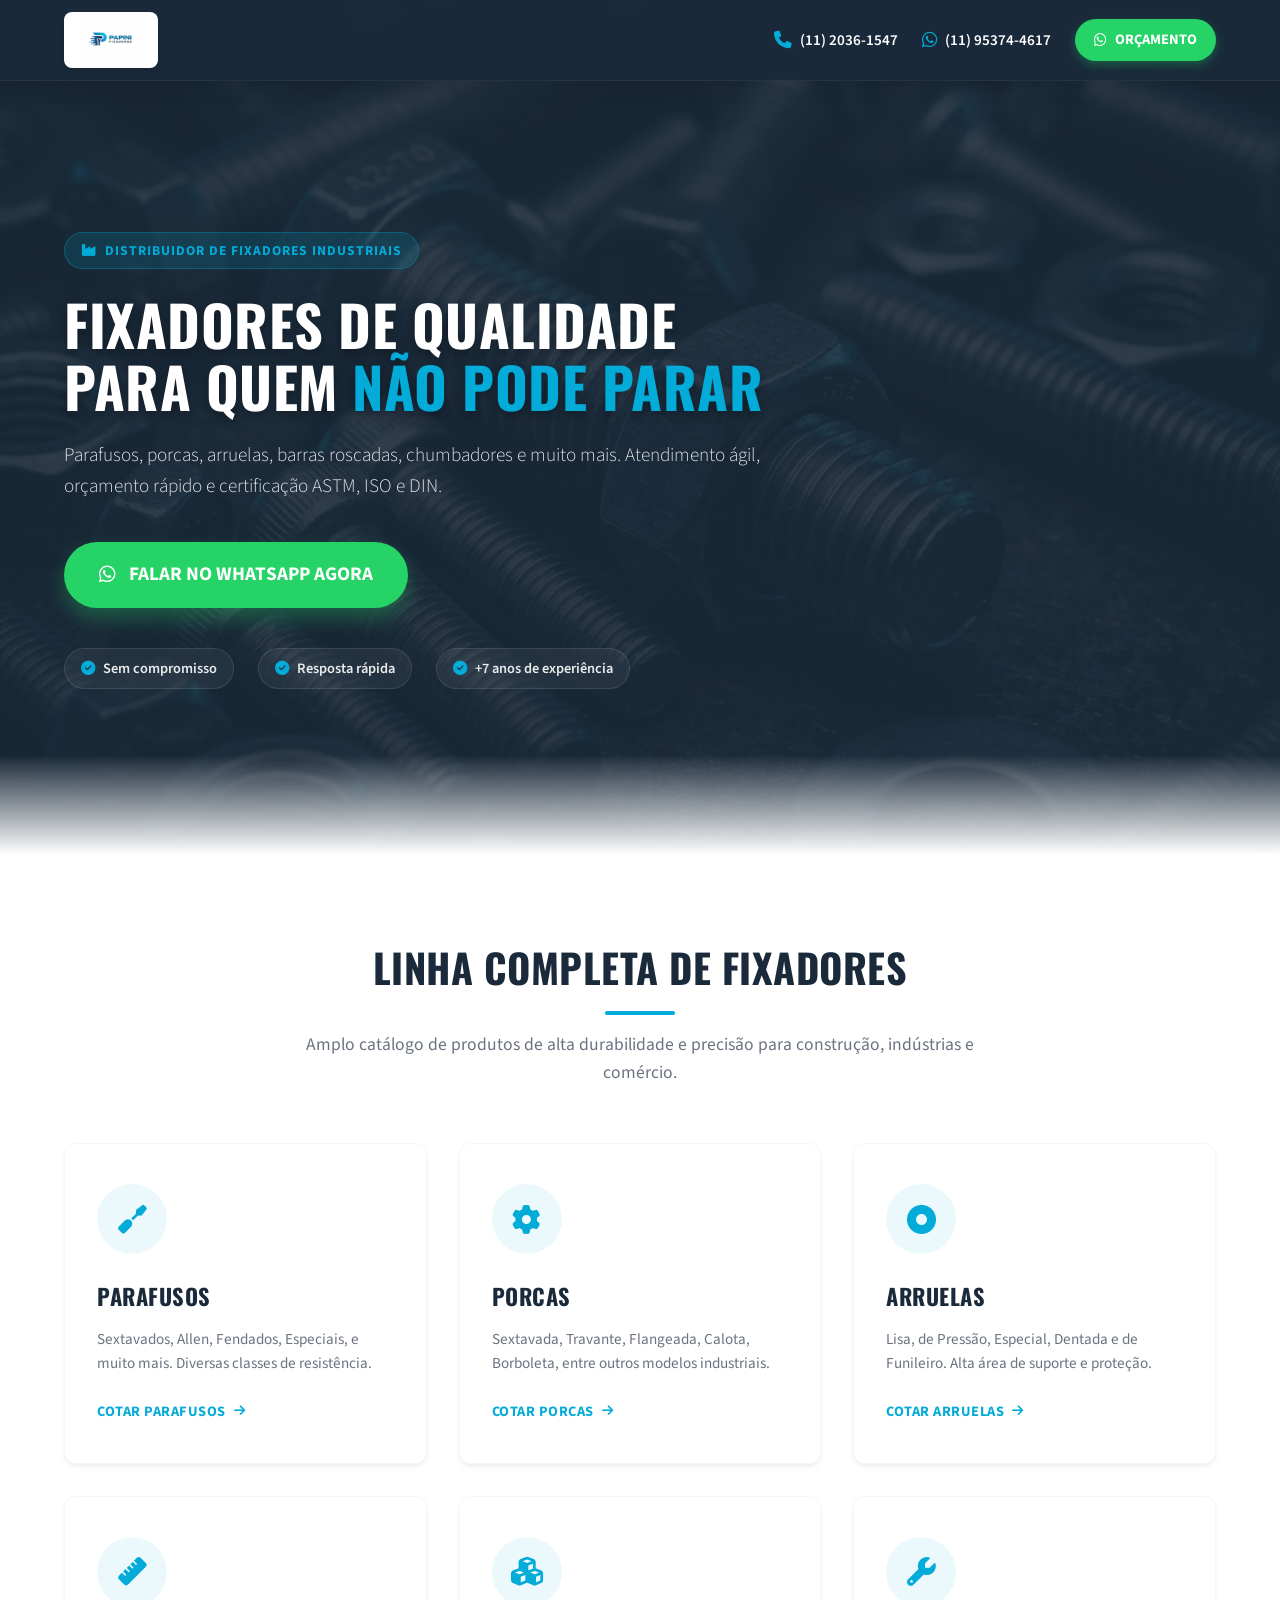
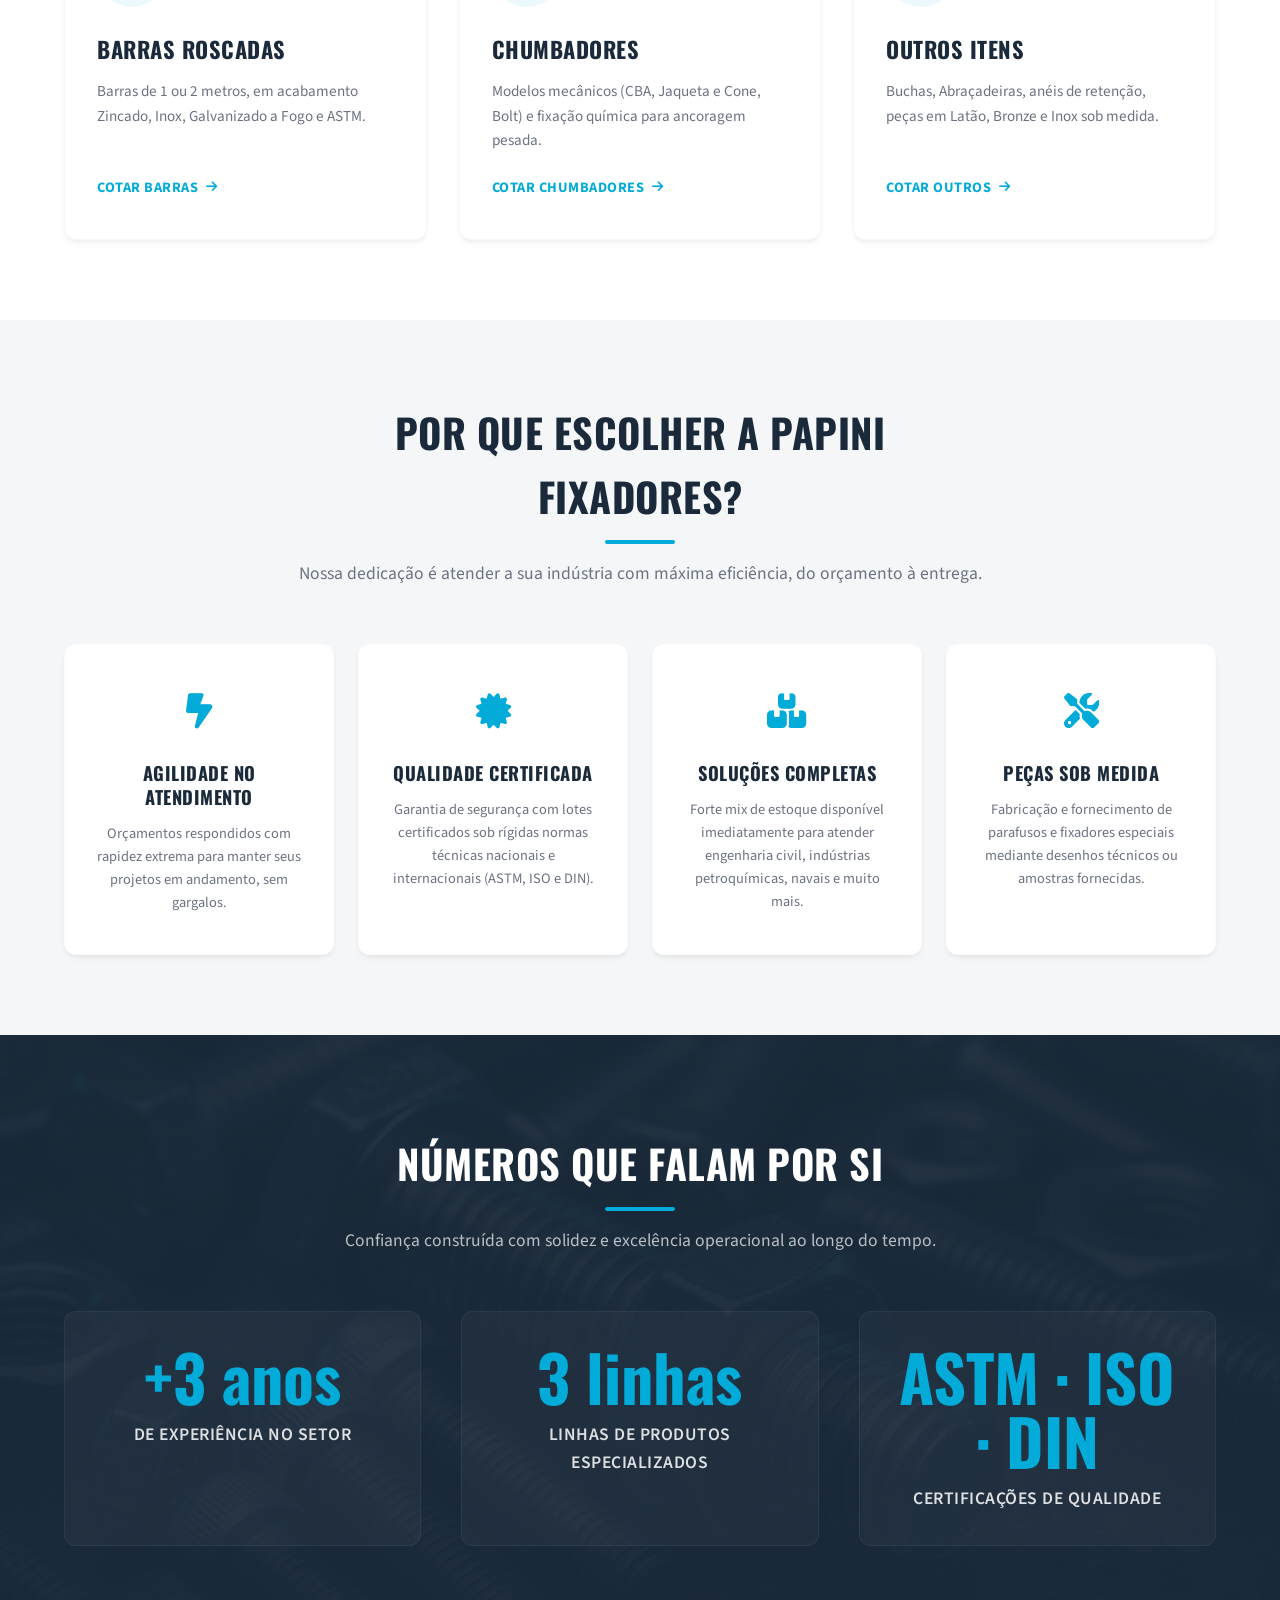
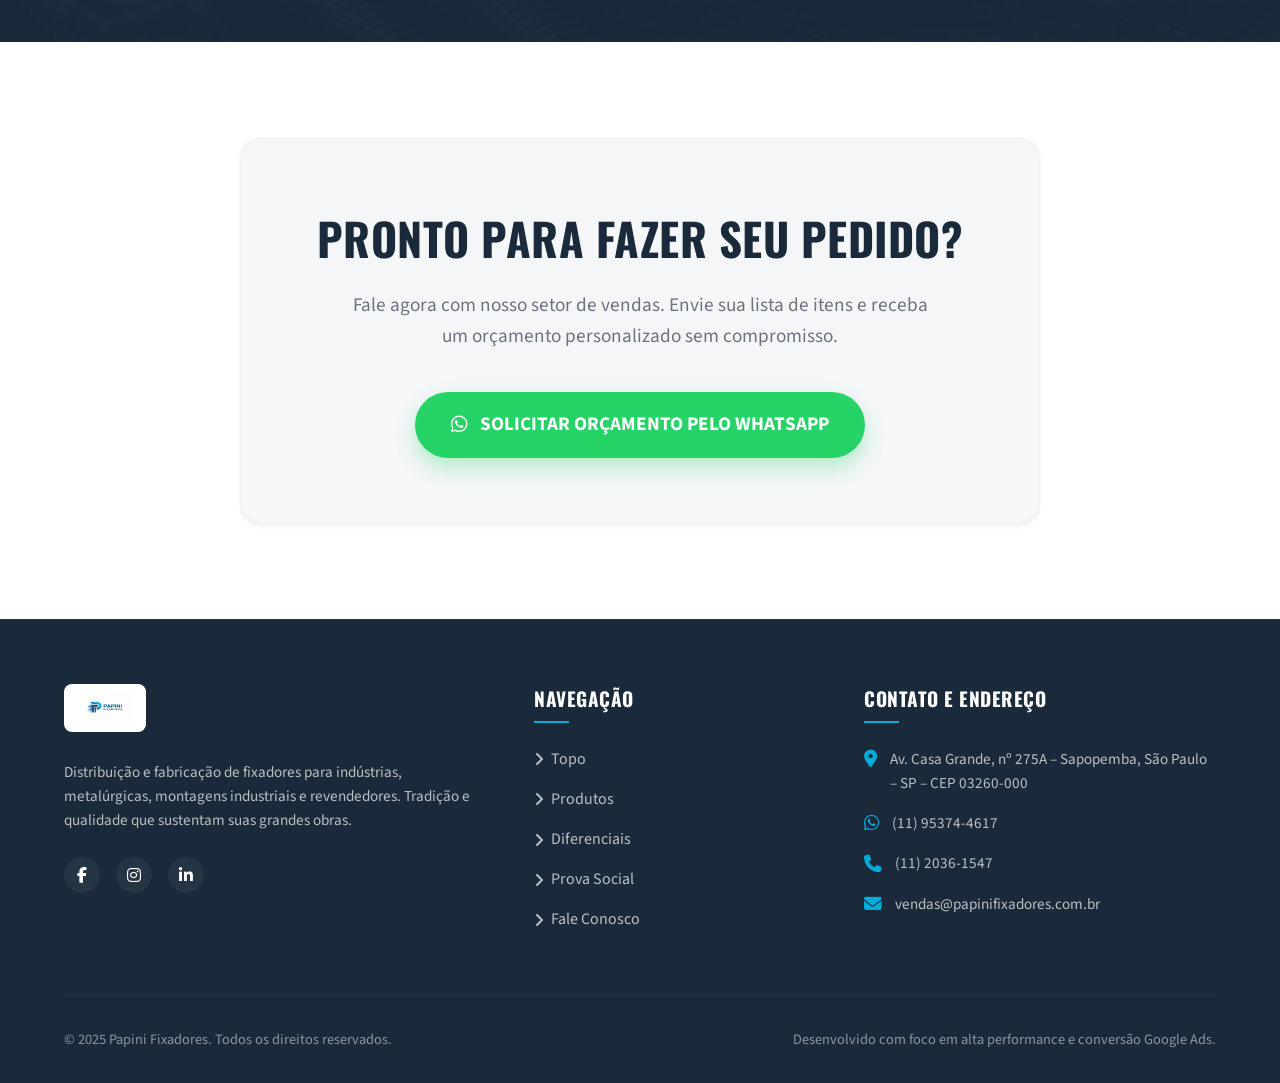
==== index.html @ eb93eb0a "feat: landing page de alta conversão para o google ads e arquivos de mídia" ====
<!DOCTYPE html>
<html lang="pt-BR">
<head>
    <meta charset="UTF-8">
    <meta name="viewport" content="width=device-width, initial-scale=1.0">
    <title>Papini Fixadores | Parafusos, Porcas e Fixadores em São Paulo</title>
    <meta name="description" content="Fornecedor completo de fixadores industriais em São Paulo. Parafusos, porcas, arruelas, barras roscadas e chumbadores com certificação ASTM, ISO e DIN. Orçamento rápido pelo WhatsApp.">
    
    <!-- Open Graph tags for social preview / sharing -->
    <meta property="og:title" content="Papini Fixadores | Parafusos, Porcas e Fixadores em São Paulo">
    <meta property="og:description" content="Fornecedor completo de fixadores industriais em São Paulo. Parafusos, porcas, arruelas, barras roscadas e chumbadores com certificação ASTM, ISO e DIN.">
    <meta property="og:image" content="./public/screws_bg.png">
    <meta property="og:type" content="website">
    
    <!-- Favicon -->
    <link rel="icon" href="./public/logo.jpeg" type="image/jpeg">

    <!-- Google Fonts: Oswald for Headings & Source Sans 3 for Body -->
    <link rel="preconnect" href="https://fonts.googleapis.com">
    <link rel="preconnect" href="https://fonts.gstatic.com" crossorigin>
    <link href="https://fonts.googleapis.com/css2?family=Oswald:wght@400;500;600;700&family=Source+Sans+3:ital,wght@0,300;0,400;0,600;0,700;1,400&display=swap" rel="stylesheet">
    
    <!-- Font Awesome 6 CDN -->
    <link rel="stylesheet" href="https://cdnjs.cloudflare.com/ajax/libs/font-awesome/6.4.0/css/all.min.css" integrity="sha512-iecdLmaskl7CVkqkXNQ/ZH/XLlvWZOJyj7Yy7tcenmpD1ypASozpmT/E0iPtmFIB46ZmdtAc9eNBvH0H/ZpiBw==" crossorigin="anonymous" referrerpolicy="no-referrer" />
    
    <!-- Google Tag Manager (Analytics Ready) -->
    <!-- 
    <script>(function(w,d,s,l,i){w[l]=w[l]||[];w[l].push({'gtm.start':
    new Date().getTime(),event:'gtm.js'});var f=d.getElementsByTagName(s)[0],
    j=d.createElement(s),dl=l!='dataLayer'?'&l='+l:'';j.async=true;j.src=
    'https://www.googletagmanager.com/gtm.js?id='+i+dl;f.parentNode.insertBefore(j,f);
    })(window,document,'script','dataLayer','GTM-XXXXXXX');</script>
    -->
    <!-- End Google Tag Manager -->
    
    <style>
        /* CSS RESET & VARIABLES */
        :root {
            --primary-color: #03ABD8;
            --primary-hover: #028eb4;
            --dark-bg: #1A2A3A;
            --dark-card: #223447;
            --light-bg: #F4F6F8;
            --text-main: #1A2A3A;
            --text-sec: #6B7280;
            --text-white: #FFFFFF;
            --accent-orange: #F59E0B;
            --whatsapp-green: #25D366;
            --whatsapp-hover: #20ba5a;
            --font-title: 'Oswald', sans-serif;
            --font-body: 'Source Sans 3', sans-serif;
            --transition-smooth: all 0.3s cubic-bezier(0.4, 0, 0.2, 1);
            --border-radius: 12px;
            --shadow-subtle: 0 4px 6px -1px rgba(0, 0, 0, 0.05), 0 2px 4px -1px rgba(0, 0, 0, 0.03);
            --shadow-hover: 0 20px 25px -5px rgba(0, 0, 0, 0.1), 0 10px 10px -5px rgba(0, 0, 0, 0.04);
            --container-padding: 0 1.5rem;
        }

        * {
            margin: 0;
            padding: 0;
            box-sizing: border-box;
        }

        html {
            scroll-behavior: smooth;
            font-family: var(--font-body);
            color: var(--text-main);
            background-color: var(--text-white);
        }

        body {
            line-height: 1.6;
            overflow-x: hidden;
        }

        /* TYPOGRAPHY */
        h1, h2, h3, h4, h5, h6 {
            font-family: var(--font-title);
            text-transform: uppercase;
            font-weight: 700;
            letter-spacing: 0.5px;
        }

        /* LAYOUT & CONTAINERS */
        .container {
            width: 100%;
            max-width: 1200px;
            margin: 0 auto;
            padding: var(--container-padding);
        }

        section {
            padding: 5rem 0;
        }

        /* HEADER & NAVIGATION */
        header {
            position: fixed;
            top: 0;
            left: 0;
            width: 100%;
            z-index: 1000;
            background: rgba(26, 42, 58, 0.95);
            backdrop-filter: blur(8px);
            box-shadow: 0 4px 20px rgba(0, 0, 0, 0.1);
            border-bottom: 1px solid rgba(255, 255, 255, 0.05);
            transition: var(--transition-smooth);
        }

        header.scrolled {
            background: rgba(26, 42, 58, 0.98);
            padding: 0.5rem 0;
        }

        .header-container {
            display: flex;
            align-items: center;
            justify-content: space-between;
            height: 80px;
            transition: var(--transition-smooth);
        }

        header.scrolled .header-container {
            height: 70px;
        }

        .logo-box {
            display: flex;
            align-items: center;
            background: var(--text-white);
            padding: 6px 14px;
            border-radius: 8px;
            box-shadow: var(--shadow-subtle);
            transition: var(--transition-smooth);
        }

        .logo-box:hover {
            transform: scale(1.02);
        }

        .logo-box img {
            height: 44px;
            width: auto;
            object-fit: contain;
            display: block;
        }

        header.scrolled .logo-box img {
            height: 38px;
        }

        .quick-contact {
            display: flex;
            align-items: center;
            gap: 1.5rem;
        }

        .contact-item {
            display: flex;
            align-items: center;
            gap: 0.5rem;
            color: var(--text-white);
            text-decoration: none;
            font-size: 0.95rem;
            font-weight: 600;
            transition: var(--transition-smooth);
        }

        .contact-item i {
            color: var(--primary-color);
            font-size: 1.1rem;
        }

        .contact-item:hover {
            color: var(--primary-color);
        }

        .header-cta {
            background-color: var(--whatsapp-green);
            color: var(--text-white);
            padding: 0.6rem 1.2rem;
            border-radius: 50px;
            font-weight: 700;
            display: flex;
            align-items: center;
            gap: 0.5rem;
            text-decoration: none;
            font-size: 0.9rem;
            text-transform: uppercase;
            box-shadow: 0 4px 10px rgba(37, 211, 102, 0.3);
            transition: var(--transition-smooth);
        }

        .header-cta:hover {
            background-color: var(--whatsapp-hover);
            transform: translateY(-2px);
            box-shadow: 0 6px 15px rgba(37, 211, 102, 0.4);
        }

        /* HERO SECTION */
        #hero {
            position: relative;
            min-height: 95vh;
            padding-top: 130px;
            padding-bottom: 4rem;
            background: linear-gradient(rgba(26, 42, 58, 0.88), rgba(26, 42, 58, 0.92)), url('./public/screws_bg.png') no-repeat center center / cover;
            display: flex;
            align-items: center;
            color: var(--text-white);
            overflow: hidden;
        }

        #hero::before {
            content: '';
            position: absolute;
            bottom: 0;
            left: 0;
            width: 100%;
            height: 100px;
            background: linear-gradient(to top, rgba(255, 255, 255, 1), rgba(255, 255, 255, 0));
            pointer-events: none;
        }

        .hero-content {
            max-width: 750px;
            z-index: 10;
        }

        .hero-badge-top {
            display: inline-flex;
            align-items: center;
            gap: 0.5rem;
            background: rgba(3, 171, 216, 0.15);
            border: 1px solid rgba(3, 171, 216, 0.3);
            padding: 0.4rem 1rem;
            border-radius: 50px;
            font-size: 0.85rem;
            font-weight: 700;
            text-transform: uppercase;
            letter-spacing: 1px;
            color: var(--primary-color);
            margin-bottom: 1.5rem;
        }

        .hero-content h1 {
            font-size: 3.5rem;
            line-height: 1.1;
            margin-bottom: 1.5rem;
            text-shadow: 0 4px 10px rgba(0, 0, 0, 0.3);
        }

        .hero-content h1 span {
            color: var(--primary-color);
        }

        .hero-content p {
            font-size: 1.2rem;
            margin-bottom: 2.5rem;
            color: rgba(255, 255, 255, 0.85);
            font-weight: 300;
        }

        /* CTA BUTTONS */
        .cta-btn {
            display: inline-flex;
            align-items: center;
            justify-content: center;
            gap: 0.8rem;
            background-color: var(--whatsapp-green);
            color: var(--text-white);
            padding: 1.1rem 2.2rem;
            border-radius: 50px;
            font-size: 1.2rem;
            font-weight: 700;
            text-transform: uppercase;
            text-decoration: none;
            box-shadow: 0 10px 20px rgba(37, 211, 102, 0.3);
            transition: var(--transition-smooth);
            position: relative;
            overflow: hidden;
            border: none;
            cursor: pointer;
        }

        .cta-btn::after {
            content: '';
            position: absolute;
            top: 0;
            left: -50%;
            width: 200%;
            height: 100%;
            background: linear-gradient(
                to right,
                rgba(255, 255, 255, 0) 0%,
                rgba(255, 255, 255, 0.3) 50%,
                rgba(255, 255, 255, 0) 100%
            );
            transform: skewX(-25deg);
            transition: 0.75s;
            opacity: 0;
        }

        .cta-btn:hover {
            background-color: var(--whatsapp-hover);
            transform: translateY(-3px);
            box-shadow: 0 15px 30px rgba(37, 211, 102, 0.45);
        }

        .cta-btn:hover::after {
            left: 125%;
            opacity: 1;
            transition: 0.75s ease;
        }

        .pulse-btn {
            animation: pulseEffect 2s infinite;
        }

        @keyframes pulseEffect {
            0% {
                box-shadow: 0 0 0 0 rgba(37, 211, 102, 0.7);
            }
            70% {
                box-shadow: 0 0 0 15px rgba(37, 211, 102, 0);
            }
            100% {
                box-shadow: 0 0 0 0 rgba(37, 211, 102, 0);
            }
        }

        .hero-badges-bottom {
            margin-top: 2.5rem;
            display: flex;
            flex-wrap: wrap;
            gap: 1.5rem;
        }

        .hero-badge-item {
            display: flex;
            align-items: center;
            gap: 0.5rem;
            font-size: 0.9rem;
            font-weight: 600;
            color: rgba(255, 255, 255, 0.9);
            background: rgba(255, 255, 255, 0.05);
            padding: 0.5rem 1rem;
            border-radius: 50px;
            border: 1px solid rgba(255, 255, 255, 0.1);
        }

        .hero-badge-item i {
            color: var(--primary-color);
        }

        /* SECTION HEADERS */
        .section-header {
            text-align: center;
            max-width: 700px;
            margin: 0 auto 3.5rem;
        }

        .section-header h2 {
            font-size: 2.5rem;
            color: var(--dark-bg);
            position: relative;
            padding-bottom: 1rem;
            margin-bottom: 1rem;
        }

        .section-header h2::after {
            content: '';
            position: absolute;
            bottom: 0;
            left: 50%;
            transform: translateX(-50%);
            width: 70px;
            height: 4px;
            background-color: var(--primary-color);
            border-radius: 2px;
        }

        .section-header p {
            color: var(--text-sec);
            font-size: 1.1rem;
        }

        /* PRODUCTS SECTION */
        #produtos {
            background-color: var(--text-white);
        }

        .produtos-grid {
            display: grid;
            grid-template-columns: repeat(3, 1fr);
            gap: 2rem;
        }

        .produto-card {
            background-color: var(--text-white);
            border-radius: var(--border-radius);
            padding: 2.5rem 2rem;
            box-shadow: var(--shadow-subtle);
            border: 1px solid rgba(0, 0, 0, 0.03);
            transition: var(--transition-smooth);
            display: flex;
            flex-direction: column;
            justify-content: space-between;
            position: relative;
            overflow: hidden;
        }

        .produto-card::before {
            content: '';
            position: absolute;
            top: 0;
            left: 0;
            width: 100%;
            height: 4px;
            background-color: var(--primary-color);
            transform: scaleX(0);
            transform-origin: left;
            transition: var(--transition-smooth);
        }

        .produto-card:hover {
            transform: translateY(-5px);
            box-shadow: var(--shadow-hover);
        }

        .produto-card:hover::before {
            transform: scaleX(1);
        }

        .produto-icon-wrapper {
            width: 70px;
            height: 70px;
            border-radius: 50%;
            background-color: rgba(3, 171, 216, 0.08);
            display: flex;
            align-items: center;
            justify-content: center;
            margin-bottom: 1.5rem;
            transition: var(--transition-smooth);
        }

        .produto-card:hover .produto-icon-wrapper {
            background-color: var(--primary-color);
        }

        .produto-icon-wrapper i {
            font-size: 1.8rem;
            color: var(--primary-color);
            transition: var(--transition-smooth);
        }

        .produto-card:hover .produto-icon-wrapper i {
            color: var(--text-white);
            transform: rotate(15deg) scale(1.1);
        }

        .produto-card h3 {
            font-size: 1.4rem;
            color: var(--dark-bg);
            margin-bottom: 0.8rem;
        }

        .produto-card p {
            color: var(--text-sec);
            font-size: 0.95rem;
            margin-bottom: 1.5rem;
            flex-grow: 1;
        }

        .produto-link {
            display: inline-flex;
            align-items: center;
            gap: 0.5rem;
            color: var(--primary-color);
            font-weight: 700;
            text-decoration: none;
            font-size: 0.9rem;
            text-transform: uppercase;
            letter-spacing: 0.5px;
            transition: var(--transition-smooth);
        }

        .produto-link i {
            font-size: 0.8rem;
            transition: var(--transition-smooth);
        }

        .produto-card:hover .produto-link {
            color: var(--primary-hover);
        }

        .produto-card:hover .produto-link i {
            transform: translateX(5px);
        }

        /* DIFERENCIAIS SECTION */
        #diferenciais {
            background-color: var(--light-bg);
        }

        #diferenciais .section-header h2 {
            color: var(--dark-bg);
        }

        .diferenciais-grid {
            display: grid;
            grid-template-columns: repeat(4, 1fr);
            gap: 1.5rem;
        }

        .diferencial-card {
            background-color: var(--text-white);
            border-radius: var(--border-radius);
            padding: 2.5rem 1.8rem;
            box-shadow: var(--shadow-subtle);
            border: 1px solid rgba(0, 0, 0, 0.01);
            transition: var(--transition-smooth);
            text-align: center;
        }

        .diferencial-card:hover {
            transform: translateY(-3px);
            box-shadow: var(--shadow-hover);
        }

        .diferencial-icon {
            font-size: 2.2rem;
            color: var(--primary-color);
            margin-bottom: 1.2rem;
            display: inline-block;
            transition: var(--transition-smooth);
        }

        .diferencial-card:hover .diferencial-icon {
            transform: scale(1.15);
        }

        .diferencial-card h3 {
            font-size: 1.15rem;
            color: var(--dark-bg);
            margin-bottom: 0.8rem;
            line-height: 1.3;
        }

        .diferencial-card p {
            color: var(--text-sec);
            font-size: 0.9rem;
        }

        /* SOCIAL PROOF / STATS */
        #social-proof {
            background: linear-gradient(rgba(26, 42, 58, 0.95), rgba(26, 42, 58, 0.98)), url('./public/screws_bg.png') no-repeat center center / cover;
            color: var(--text-white);
            padding: 6rem 0;
        }

        #social-proof .section-header h2 {
            color: var(--text-white);
        }

        #social-proof .section-header p {
            color: rgba(255, 255, 255, 0.7);
        }

        .stats-grid {
            display: grid;
            grid-template-columns: repeat(3, 1fr);
            gap: 2.5rem;
            text-align: center;
        }

        .stat-item {
            padding: 2rem;
            background: rgba(255, 255, 255, 0.03);
            border-radius: var(--border-radius);
            border: 1px solid rgba(255, 255, 255, 0.05);
            transition: var(--transition-smooth);
        }

        .stat-item:hover {
            background: rgba(255, 255, 255, 0.05);
            border-color: rgba(3, 171, 216, 0.3);
            transform: translateY(-3px);
        }

        .stat-number {
            font-family: var(--font-title);
            font-size: 4rem;
            font-weight: 700;
            color: var(--primary-color);
            line-height: 1;
            margin-bottom: 0.8rem;
            display: block;
        }

        .stat-description {
            font-size: 1.1rem;
            color: rgba(255, 255, 255, 0.85);
            text-transform: uppercase;
            letter-spacing: 0.5px;
            font-weight: 600;
        }

        /* CTA FINAL SECTION */
        #cta-final {
            background-color: var(--text-white);
            text-align: center;
            padding: 6rem 0;
            position: relative;
        }

        #cta-final .cta-wrapper {
            max-width: 800px;
            margin: 0 auto;
            background-color: var(--light-bg);
            padding: 4rem 2rem;
            border-radius: 20px;
            box-shadow: var(--shadow-subtle);
            border: 1px solid rgba(0, 0, 0, 0.02);
        }

        #cta-final h2 {
            font-size: 2.8rem;
            margin-bottom: 1rem;
            color: var(--dark-bg);
        }

        #cta-final p {
            font-size: 1.2rem;
            color: var(--text-sec);
            margin-bottom: 2.5rem;
            max-width: 600px;
            margin-left: auto;
            margin-right: auto;
        }

        /* FOOTER */
        footer {
            background-color: var(--dark-bg);
            color: var(--text-white);
            padding: 4rem 0 2rem;
            border-top: 1px solid rgba(255, 255, 255, 0.05);
        }

        .footer-grid {
            display: grid;
            grid-template-columns: 1.2fr 0.8fr 1fr;
            gap: 3rem;
            margin-bottom: 3rem;
        }

        .footer-logo img {
            height: 48px;
            width: auto;
            object-fit: contain;
            background: var(--text-white);
            padding: 6px 14px;
            border-radius: 8px;
            margin-bottom: 1.2rem;
            display: inline-block;
        }

        .footer-desc {
            color: rgba(255, 255, 255, 0.7);
            font-size: 0.95rem;
            margin-bottom: 1.5rem;
        }

        .footer-socials {
            display: flex;
            gap: 1rem;
        }

        .footer-socials a {
            width: 36px;
            height: 36px;
            border-radius: 50%;
            background: rgba(255, 255, 255, 0.05);
            display: flex;
            align-items: center;
            justify-content: center;
            color: var(--text-white);
            text-decoration: none;
            transition: var(--transition-smooth);
        }

        .footer-socials a:hover {
            background: var(--primary-color);
            transform: translateY(-2px);
        }

        .footer-title {
            font-size: 1.2rem;
            margin-bottom: 1.5rem;
            color: var(--text-white);
            position: relative;
            padding-bottom: 0.5rem;
        }

        .footer-title::after {
            content: '';
            position: absolute;
            bottom: 0;
            left: 0;
            width: 35px;
            height: 2px;
            background-color: var(--primary-color);
        }

        .footer-links {
            list-style: none;
        }

        .footer-links li {
            margin-bottom: 0.8rem;
        }

        .footer-links a {
            color: rgba(255, 255, 255, 0.7);
            text-decoration: none;
            transition: var(--transition-smooth);
            display: inline-flex;
            align-items: center;
            gap: 0.4rem;
        }

        .footer-links a:hover {
            color: var(--primary-color);
            transform: translateX(4px);
        }

        .footer-contact {
            list-style: none;
        }

        .footer-contact li {
            margin-bottom: 1rem;
            display: flex;
            align-items: flex-start;
            gap: 0.8rem;
            color: rgba(255, 255, 255, 0.7);
            font-size: 0.95rem;
        }

        .footer-contact li i {
            color: var(--primary-color);
            font-size: 1.1rem;
            margin-top: 0.2rem;
            flex-shrink: 0;
        }

        .footer-contact li a {
            color: rgba(255, 255, 255, 0.7);
            text-decoration: none;
            transition: var(--transition-smooth);
        }

        .footer-contact li a:hover {
            color: var(--primary-color);
        }

        .footer-bottom {
            padding-top: 2rem;
            border-top: 1px solid rgba(255, 255, 255, 0.05);
            display: flex;
            justify-content: space-between;
            align-items: center;
            font-size: 0.9rem;
            color: rgba(255, 255, 255, 0.5);
        }

        .footer-bottom p {
            margin: 0;
        }

        /* FLOATING WHATSAPP BUTTON */
        .whatsapp-float {
            position: fixed;
            bottom: 30px;
            right: 30px;
            width: 60px;
            height: 60px;
            background-color: var(--whatsapp-green);
            color: var(--text-white);
            border-radius: 50%;
            display: flex;
            align-items: center;
            justify-content: center;
            font-size: 1.8rem;
            box-shadow: 0 6px 20px rgba(37, 211, 102, 0.4);
            z-index: 999;
            text-decoration: none;
            transition: all 0.3s cubic-bezier(0.175, 0.885, 0.32, 1.275);
            transform: translateY(100px) scale(0);
            opacity: 0;
            pointer-events: none;
        }

        .whatsapp-float.show {
            transform: translateY(0) scale(1);
            opacity: 1;
            pointer-events: auto;
        }

        .whatsapp-float:hover {
            background-color: var(--whatsapp-hover);
            transform: scale(1.1);
            box-shadow: 0 8px 25px rgba(37, 211, 102, 0.5);
        }

        /* Tooltip style */
        .whatsapp-float::before {
            content: "Falar no WhatsApp";
            position: absolute;
            right: 75px;
            background-color: var(--dark-bg);
            color: var(--text-white);
            font-size: 0.85rem;
            font-weight: 600;
            padding: 0.5rem 0.8rem;
            border-radius: 6px;
            white-space: nowrap;
            opacity: 0;
            pointer-events: none;
            transition: var(--transition-smooth);
            box-shadow: 0 4px 10px rgba(0, 0, 0, 0.15);
            border: 1px solid rgba(255, 255, 255, 0.05);
        }

        .whatsapp-float:hover::before {
            opacity: 1;
            right: 70px;
        }

        /* RESPONSIVE DESIGN - MEDIA QUERIES (MOBILE FIRST) */
        
        /* Mobile max (under 768px) */
        @media (max-width: 767px) {
            section {
                padding: 3.5rem 0;
            }

            .quick-contact {
                display: none; /* Hide quick phone list, keep logo and CTA in header */
            }

            .logo-box {
                padding: 4px 10px;
            }

            .logo-box img {
                height: 34px;
            }

            .header-container {
                height: 65px;
            }
            
            header.scrolled .header-container {
                height: 60px;
            }

            #hero {
                padding-top: 100px;
                min-height: 80vh;
                text-align: center;
            }

            .hero-content h1 {
                font-size: 2.2rem;
            }

            .hero-content p {
                font-size: 1.05rem;
                margin-bottom: 2rem;
            }

            .cta-btn {
                padding: 0.9rem 1.8rem;
                font-size: 1.05rem;
                width: 100%;
            }

            .hero-badges-bottom {
                justify-content: center;
                gap: 0.8rem;
            }

            .hero-badge-item {
                font-size: 0.8rem;
                padding: 0.4rem 0.8rem;
            }

            .section-header {
                margin-bottom: 2.5rem;
            }

            .section-header h2 {
                font-size: 2rem;
            }

            .produtos-grid {
                grid-template-columns: 1fr;
                gap: 1.5rem;
            }

            .diferenciais-grid {
                grid-template-columns: 1fr;
                gap: 1.2rem;
            }

            .stats-grid {
                grid-template-columns: 1fr;
                gap: 1.5rem;
            }

            .stat-number {
                font-size: 3.2rem;
            }

            #cta-final h2 {
                font-size: 2rem;
            }

            #cta-final p {
                font-size: 1.05rem;
            }

            #cta-final .cta-wrapper {
                padding: 2.5rem 1.2rem;
            }

            .footer-grid {
                grid-template-columns: 1fr;
                gap: 2rem;
            }

            .footer-bottom {
                flex-direction: column;
                gap: 1rem;
                text-align: center;
            }
            
            .whatsapp-float {
                bottom: 20px;
                right: 20px;
                width: 50px;
                height: 50px;
                font-size: 1.5rem;
            }
            
            .whatsapp-float::before {
                display: none; /* Hide tooltip on mobile */
            }
        }

        /* Tablets (768px to 1023px) */
        @media (min-width: 768px) and (max-width: 1023px) {
            #hero {
                text-align: center;
            }

            .hero-content {
                margin: 0 auto;
            }

            .hero-content h1 {
                font-size: 3rem;
            }

            .hero-badges-bottom {
                justify-content: center;
            }

            .produtos-grid {
                grid-template-columns: repeat(2, 1fr);
            }

            .diferenciais-grid {
                grid-template-columns: repeat(2, 1fr);
            }

            .footer-grid {
                grid-template-columns: 1.2fr 1fr;
            }

            .footer-grid > :first-child {
                grid-column: span 2;
            }
        }
    </style>
</head>
<body>

    <!-- HEADER / NAVIGATION -->
    <header id="main-header">
        <div class="container header-container">
            <!-- Logo -->
            <a href="#hero" class="logo-box" aria-label="Voltar ao topo - Papini Fixadores">
                <img src="./public/logo.jpeg" alt="Papini Fixadores">
            </a>

            <!-- Quick Contacts -->
            <div class="quick-contact">
                <a href="tel:1120361547" class="contact-item" title="Ligue para nós">
                    <i class="fa-solid fa-phone"></i>
                    <span>(11) 2036-1547</span>
                </a>
                <a href="https://wa.me/5511953744617?text=Ol%C3%A1!%20Vi%20seu%20site%20no%20Google%20e%20gostaria%20de%20saber%20mais." 
                   target="_blank" 
                   rel="noopener noreferrer" 
                   class="contact-item" 
                   title="Chame no WhatsApp">
                    <i class="fa-brands fa-whatsapp"></i>
                    <span>(11) 95374-4617</span>
                </a>
                <!-- Header CTA Button -->
                <a href="https://wa.me/5511953744617?text=Ol%C3%A1!%20Vi%20seu%20site%20no%20Google%20e%20gostaria%20de%20saber%20mais." 
                   target="_blank" 
                   rel="noopener noreferrer" 
                   class="header-cta"
                   id="header-cta-btn">
                    <i class="fa-brands fa-whatsapp"></i>
                    Orçamento
                </a>
            </div>
        </div>
    </header>

    <!-- SECTION 1: HERO -->
    <section id="hero">
        <div class="container">
            <div class="hero-content">
                <div class="hero-badge-top">
                    <i class="fa-solid fa-industry"></i> Distribuidor de Fixadores Industriais
                </div>
                <h1>Fixadores de Qualidade para Quem <span>Não Pode Parar</span></h1>
                <p>
                    Parafusos, porcas, arruelas, barras roscadas, chumbadores e muito mais. 
                    Atendimento ágil, orçamento rápido e certificação ASTM, ISO e DIN.
                </p>
                <a href="https://wa.me/5511953744617?text=Ol%C3%A1!%20Vi%20seu%20site%20no%20Google%20e%20gostaria%20de%20saber%20mais." 
                   target="_blank" 
                   rel="noopener noreferrer" 
                   class="cta-btn pulse-btn"
                   id="hero-cta-btn">
                    <i class="fa-brands fa-whatsapp"></i> Falar no WhatsApp agora
                </a>
                <div class="hero-badges-bottom">
                    <div class="hero-badge-item">
                        <i class="fa-solid fa-circle-check"></i> Sem compromisso
                    </div>
                    <div class="hero-badge-item">
                        <i class="fa-solid fa-circle-check"></i> Resposta rápida
                    </div>
                    <div class="hero-badge-item">
                        <i class="fa-solid fa-circle-check"></i> +7 anos de experiência
                    </div>
                </div>
            </div>
        </div>
    </section>

    <!-- SECTION 2: PRODUCTS -->
    <section id="produtos">
        <div class="container">
            <div class="section-header">
                <h2>Linha Completa de Fixadores</h2>
                <p>Amplo catálogo de produtos de alta durabilidade e precisão para construção, indústrias e comércio.</p>
            </div>
            
            <div class="produtos-grid">
                <!-- Parafusos -->
                <div class="produto-card">
                    <div>
                        <div class="produto-icon-wrapper">
                            <i class="fa-solid fa-screwdriver"></i>
                        </div>
                        <h3>Parafusos</h3>
                        <p>Sextavados, Allen, Fendados, Especiais, e muito mais. Diversas classes de resistência.</p>
                    </div>
                    <a href="https://wa.me/5511953744617?text=Ol%C3%A1!%20Vi%20seu%20site%20no%20Google%20e%20gostaria%20de%20saber%20mais." 
                       target="_blank" 
                       rel="noopener noreferrer" 
                       class="produto-link"
                       id="prod-parafusos-cta">
                        Cotar Parafusos <i class="fa-solid fa-arrow-right"></i>
                    </a>
                </div>

                <!-- Porcas -->
                <div class="produto-card">
                    <div>
                        <div class="produto-icon-wrapper">
                            <i class="fa-solid fa-gear"></i>
                        </div>
                        <h3>Porcas</h3>
                        <p>Sextavada, Travante, Flangeada, Calota, Borboleta, entre outros modelos industriais.</p>
                    </div>
                    <a href="https://wa.me/5511953744617?text=Ol%C3%A1!%20Vi%20seu%20site%20no%20Google%20e%20gostaria%20de%20saber%20mais." 
                       target="_blank" 
                       rel="noopener noreferrer" 
                       class="produto-link"
                       id="prod-porcas-cta">
                        Cotar Porcas <i class="fa-solid fa-arrow-right"></i>
                    </a>
                </div>

                <!-- Arruelas -->
                <div class="produto-card">
                    <div>
                        <div class="produto-icon-wrapper">
                            <i class="fa-solid fa-circle-dot"></i>
                        </div>
                        <h3>Arruelas</h3>
                        <p>Lisa, de Pressão, Especial, Dentada e de Funileiro. Alta área de suporte e proteção.</p>
                    </div>
                    <a href="https://wa.me/5511953744617?text=Ol%C3%A1!%20Vi%20seu%20site%20no%20Google%20e%20gostaria%20de%20saber%20mais." 
                       target="_blank" 
                       rel="noopener noreferrer" 
                       class="produto-link"
                       id="prod-arruelas-cta">
                        Cotar Arruelas <i class="fa-solid fa-arrow-right"></i>
                    </a>
                </div>

                <!-- Barras Roscadas -->
                <div class="produto-card">
                    <div>
                        <div class="produto-icon-wrapper">
                            <i class="fa-solid fa-ruler"></i>
                        </div>
                        <h3>Barras Roscadas</h3>
                        <p>Barras de 1 ou 2 metros, em acabamento Zincado, Inox, Galvanizado a Fogo e ASTM.</p>
                    </div>
                    <a href="https://wa.me/5511953744617?text=Ol%C3%A1!%20Vi%20seu%20site%20no%20Google%20e%20gostaria%20de%20saber%20mais." 
                       target="_blank" 
                       rel="noopener noreferrer" 
                       class="produto-link"
                       id="prod-barras-cta">
                        Cotar Barras <i class="fa-solid fa-arrow-right"></i>
                    </a>
                </div>

                <!-- Chumbadores -->
                <div class="produto-card">
                    <div>
                        <div class="produto-icon-wrapper">
                            <i class="fa-solid fa-cubes"></i>
                        </div>
                        <h3>Chumbadores</h3>
                        <p>Modelos mecânicos (CBA, Jaqueta e Cone, Bolt) e fixação química para ancoragem pesada.</p>
                    </div>
                    <a href="https://wa.me/5511953744617?text=Ol%C3%A1!%20Vi%20seu%20site%20no%20Google%20e%20gostaria%20de%20saber%20mais." 
                       target="_blank" 
                       rel="noopener noreferrer" 
                       class="produto-link"
                       id="prod-chumbadores-cta">
                        Cotar Chumbadores <i class="fa-solid fa-arrow-right"></i>
                    </a>
                </div>

                <!-- Outros Itens -->
                <div class="produto-card">
                    <div>
                        <div class="produto-icon-wrapper">
                            <i class="fa-solid fa-wrench"></i>
                        </div>
                        <h3>Outros Itens</h3>
                        <p>Buchas, Abraçadeiras, anéis de retenção, peças em Latão, Bronze e Inox sob medida.</p>
                    </div>
                    <a href="https://wa.me/5511953744617?text=Ol%C3%A1!%20Vi%20seu%20site%20no%20Google%20e%20gostaria%20de%20saber%20mais." 
                       target="_blank" 
                       rel="noopener noreferrer" 
                       class="produto-link"
                       id="prod-outros-cta">
                        Cotar Outros <i class="fa-solid fa-arrow-right"></i>
                    </a>
                </div>
            </div>
        </div>
    </section>

    <!-- SECTION 3: DIFFERENTIALS -->
    <section id="diferenciais">
        <div class="container">
            <div class="section-header">
                <h2>Por que escolher a Papini Fixadores?</h2>
                <p>Nossa dedicação é atender a sua indústria com máxima eficiência, do orçamento à entrega.</p>
            </div>
            
            <div class="diferenciais-grid">
                <!-- Agilidade -->
                <div class="diferencial-card">
                    <span class="diferencial-icon"><i class="fa-solid fa-bolt-lightning"></i></span>
                    <h3>Agilidade no Atendimento</h3>
                    <p>Orçamentos respondidos com rapidez extrema para manter seus projetos em andamento, sem gargalos.</p>
                </div>

                <!-- Qualidade -->
                <div class="diferencial-card">
                    <span class="diferencial-icon"><i class="fa-solid fa-certificate"></i></span>
                    <h3>Qualidade Certificada</h3>
                    <p>Garantia de segurança com lotes certificados sob rígidas normas técnicas nacionais e internacionais (ASTM, ISO e DIN).</p>
                </div>

                <!-- Soluções Completas -->
                <div class="diferencial-card">
                    <span class="diferencial-icon"><i class="fa-solid fa-boxes-stacked"></i></span>
                    <h3>Soluções Completas</h3>
                    <p>Forte mix de estoque disponível imediatamente para atender engenharia civil, indústrias petroquímicas, navais e muito mais.</p>
                </div>

                <!-- Peças Especiais -->
                <div class="diferencial-card">
                    <span class="diferencial-icon"><i class="fa-solid fa-screwdriver-wrench"></i></span>
                    <h3>Peças Sob Medida</h3>
                    <p>Fabricação e fornecimento de parafusos e fixadores especiais mediante desenhos técnicos ou amostras fornecidas.</p>
                </div>
            </div>
        </div>
    </section>

    <!-- SECTION 4: SOCIAL PROOF / STATS -->
    <section id="social-proof">
        <div class="container">
            <div class="section-header">
                <h2>Números que falam por si</h2>
                <p>Confiança construída com solidez e excelência operacional ao longo do tempo.</p>
            </div>
            
            <div class="stats-grid">
                <!-- Experiência -->
                <div class="stat-item">
                    <span class="stat-number" data-target="7" data-prefix="+" data-suffix=" anos">+0 anos</span>
                    <span class="stat-description">De Experiência no Setor</span>
                </div>

                <!-- Linhas -->
                <div class="stat-item">
                    <span class="stat-number" data-target="6" data-prefix="" data-suffix=" linhas">0 linhas</span>
                    <span class="stat-description">Linhas de Produtos Especializados</span>
                </div>

                <!-- Certificados -->
                <div class="stat-item">
                    <span class="stat-number">ASTM · ISO · DIN</span>
                    <span class="stat-description">Certificações de Qualidade</span>
                </div>
            </div>
        </div>
    </section>

    <!-- SECTION 5: CTA FINAL -->
    <section id="cta-final">
        <div class="container">
            <div class="cta-wrapper">
                <h2>Pronto para fazer seu pedido?</h2>
                <p>Fale agora com nosso setor de vendas. Envie sua lista de itens e receba um orçamento personalizado sem compromisso.</p>
                <a href="https://wa.me/5511953744617?text=Ol%C3%A1!%20Vi%20seu%20site%20no%20Google%20e%20gostaria%20de%20saber%20mais." 
                   target="_blank" 
                   rel="noopener noreferrer" 
                   class="cta-btn pulse-btn"
                   id="footer-cta-btn">
                    <i class="fa-brands fa-whatsapp"></i> Solicitar orçamento pelo WhatsApp
                </a>
            </div>
        </div>
    </section>

    <!-- FOOTER -->
    <footer>
        <div class="container">
            <div class="footer-grid">
                <!-- Info/Logo -->
                <div>
                    <div class="footer-logo">
                        <img src="./public/logo.jpeg" alt="Papini Fixadores">
                    </div>
                    <p class="footer-desc">
                        Distribuição e fabricação de fixadores para indústrias, metalúrgicas, montagens industriais e revendedores. Tradição e qualidade que sustentam suas grandes obras.
                    </p>
                    <div class="footer-socials">
                        <a href="#" aria-label="Facebook"><i class="fa-brands fa-facebook-f"></i></a>
                        <a href="#" aria-label="Instagram"><i class="fa-brands fa-instagram"></i></a>
                        <a href="#" aria-label="LinkedIn"><i class="fa-brands fa-linkedin-in"></i></a>
                    </div>
                </div>

                <!-- Links rápidos -->
                <div>
                    <h3 class="footer-title">Navegação</h3>
                    <ul class="footer-links">
                        <li><a href="#hero"><i class="fa-solid fa-angle-right"></i> Topo</a></li>
                        <li><a href="#produtos"><i class="fa-solid fa-angle-right"></i> Produtos</a></li>
                        <li><a href="#diferenciais"><i class="fa-solid fa-angle-right"></i> Diferenciais</a></li>
                        <li><a href="#social-proof"><i class="fa-solid fa-angle-right"></i> Prova Social</a></li>
                        <li><a href="#cta-final"><i class="fa-solid fa-angle-right"></i> Fale Conosco</a></li>
                    </ul>
                </div>

                <!-- Dados de contato -->
                <div>
                    <h3 class="footer-title">Contato e Endereço</h3>
                    <ul class="footer-contact">
                        <li>
                            <i class="fa-solid fa-location-dot"></i>
                            <span>Av. Casa Grande, nº 275A – Sapopemba, São Paulo – SP – CEP 03260-000</span>
                        </li>
                        <li>
                            <i class="fa-brands fa-whatsapp"></i>
                            <a href="https://wa.me/5511953744617?text=Ol%C3%A1!%20Vi%20seu%20site%20no%20Google%20e%20gostaria%20de%20saber%20mais." target="_blank" rel="noopener noreferrer">(11) 95374-4617</a>
                        </li>
                        <li>
                            <i class="fa-solid fa-phone"></i>
                            <a href="tel:1120361547">(11) 2036-1547</a>
                        </li>
                        <li>
                            <i class="fa-solid fa-envelope"></i>
                            <a href="mailto:vendas@papinifixadores.com.br">vendas@papinifixadores.com.br</a>
                        </li>
                    </ul>
                </div>
            </div>

            <!-- Bottom footer -->
            <div class="footer-bottom">
                <p>&copy; 2025 Papini Fixadores. Todos os direitos reservados.</p>
                <p>Desenvolvido com foco em alta performance e conversão Google Ads.</p>
            </div>
        </div>
    </footer>

    <!-- FLOATING WHATSAPP BUTTON -->
    <a href="https://wa.me/5511953744617?text=Ol%C3%A1!%20Vi%20seu%20site%20no%20Google%20e%20gostaria%20de%20saber%20mais." 
       target="_blank" 
       rel="noopener noreferrer" 
       class="whatsapp-float" 
       id="whatsapp-floating-button"
       aria-label="Chamar Papini Fixadores no WhatsApp">
        <i class="fa-brands fa-whatsapp"></i>
    </a>

    <!-- SCRIPTS -->
    <script>
        // 1. HEADER SCROLL SHADOW / RESIZE
        window.addEventListener('scroll', () => {
            const header = document.getElementById('main-header');
            if (window.scrollY > 50) {
                header.classList.add('scrolled');
            } else {
                header.classList.remove('scrolled');
            }
        });

        // 2. FLOATING WHATSAPP DELAYED ENTRANCE (2 Seconds)
        window.addEventListener('DOMContentLoaded', () => {
            setTimeout(() => {
                const whatsappBtn = document.getElementById('whatsapp-floating-button');
                if (whatsappBtn) {
                    whatsappBtn.classList.add('show');
                }
            }, 2000);
        });

        // 3. STATS COUNT-UP ANIMATION WITH INTERSECTION OBSERVER
        const startCounterAnimation = (element) => {
            const target = parseInt(element.getAttribute('data-target'), 10);
            const prefix = element.getAttribute('data-prefix') || '';
            const suffix = element.getAttribute('data-suffix') || '';
            const duration = 2000; // 2 seconds animation
            const startTime = performance.now();

            const updateCount = (currentTime) => {
                const elapsed = currentTime - startTime;
                const progress = Math.min(elapsed / duration, 1);
                
                // Ease out cubic function
                const easeProgress = 1 - Math.pow(1 - progress, 3);
                
                const currentValue = Math.floor(easeProgress * target);
                element.innerText = `${prefix}${currentValue}${suffix}`;

                if (progress < 1) {
                    requestAnimationFrame(updateCount);
                } else {
                    element.innerText = `${prefix}${target}${suffix}`;
                }
            };

            requestAnimationFrame(updateCount);
        };

        const setupStatsObserver = () => {
            const stats = document.querySelectorAll('.stat-number[data-target]');
            
            const observer = new IntersectionObserver((entries) => {
                entries.forEach(entry => {
                    if (entry.isIntersecting) {
                        startCounterAnimation(entry.target);
                        observer.unobserve(entry.target); // Trigger only once
                    }
                });
            }, {
                threshold: 0.5 // Trigger when 50% visible
            });

            stats.forEach(stat => observer.observe(stat));
        };

        if ('IntersectionObserver' in window) {
            setupStatsObserver();
        } else {
            // Fallback for older browsers
            document.querySelectorAll('.stat-number[data-target]').forEach(stat => {
                const target = stat.getAttribute('data-target');
                const prefix = stat.getAttribute('data-prefix') || '';
                const suffix = stat.getAttribute('data-suffix') || '';
                stat.innerText = `${prefix}${target}${suffix}`;
            });
        }
    </script>
</body>
</html>
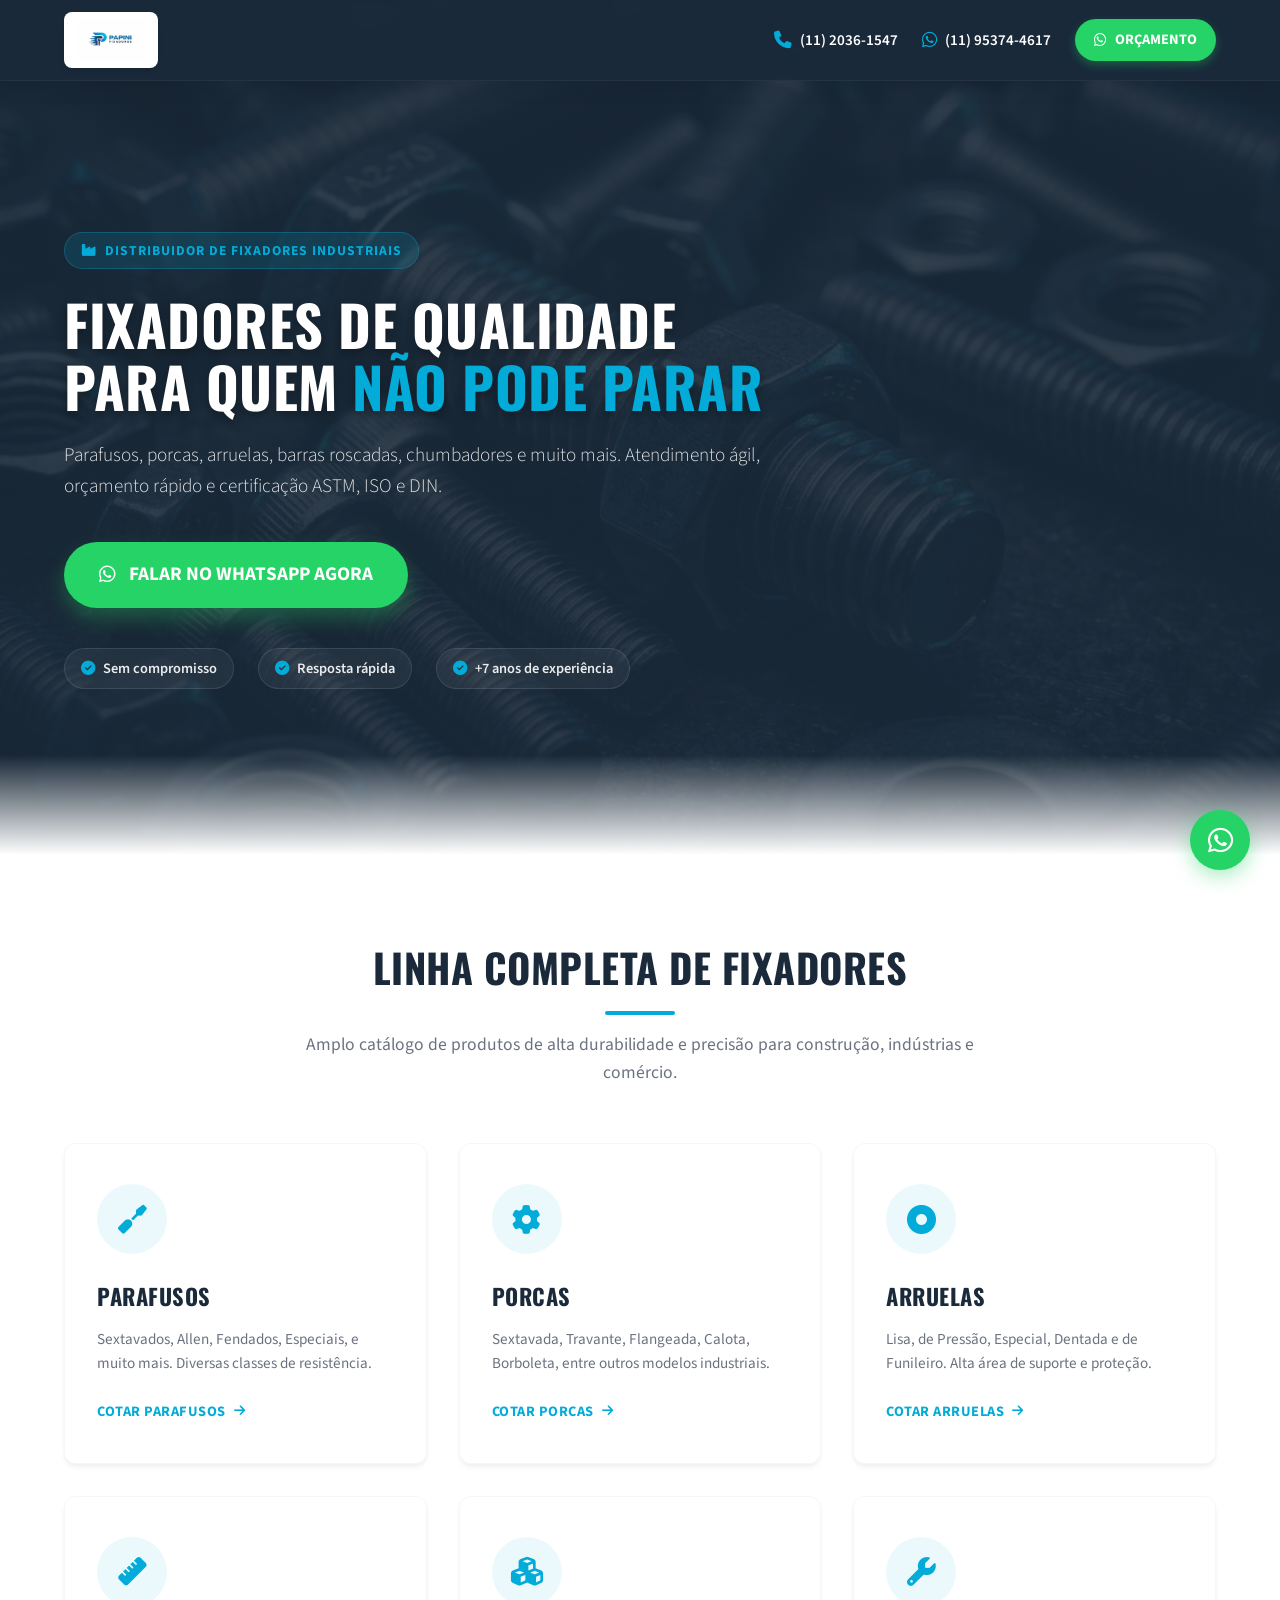
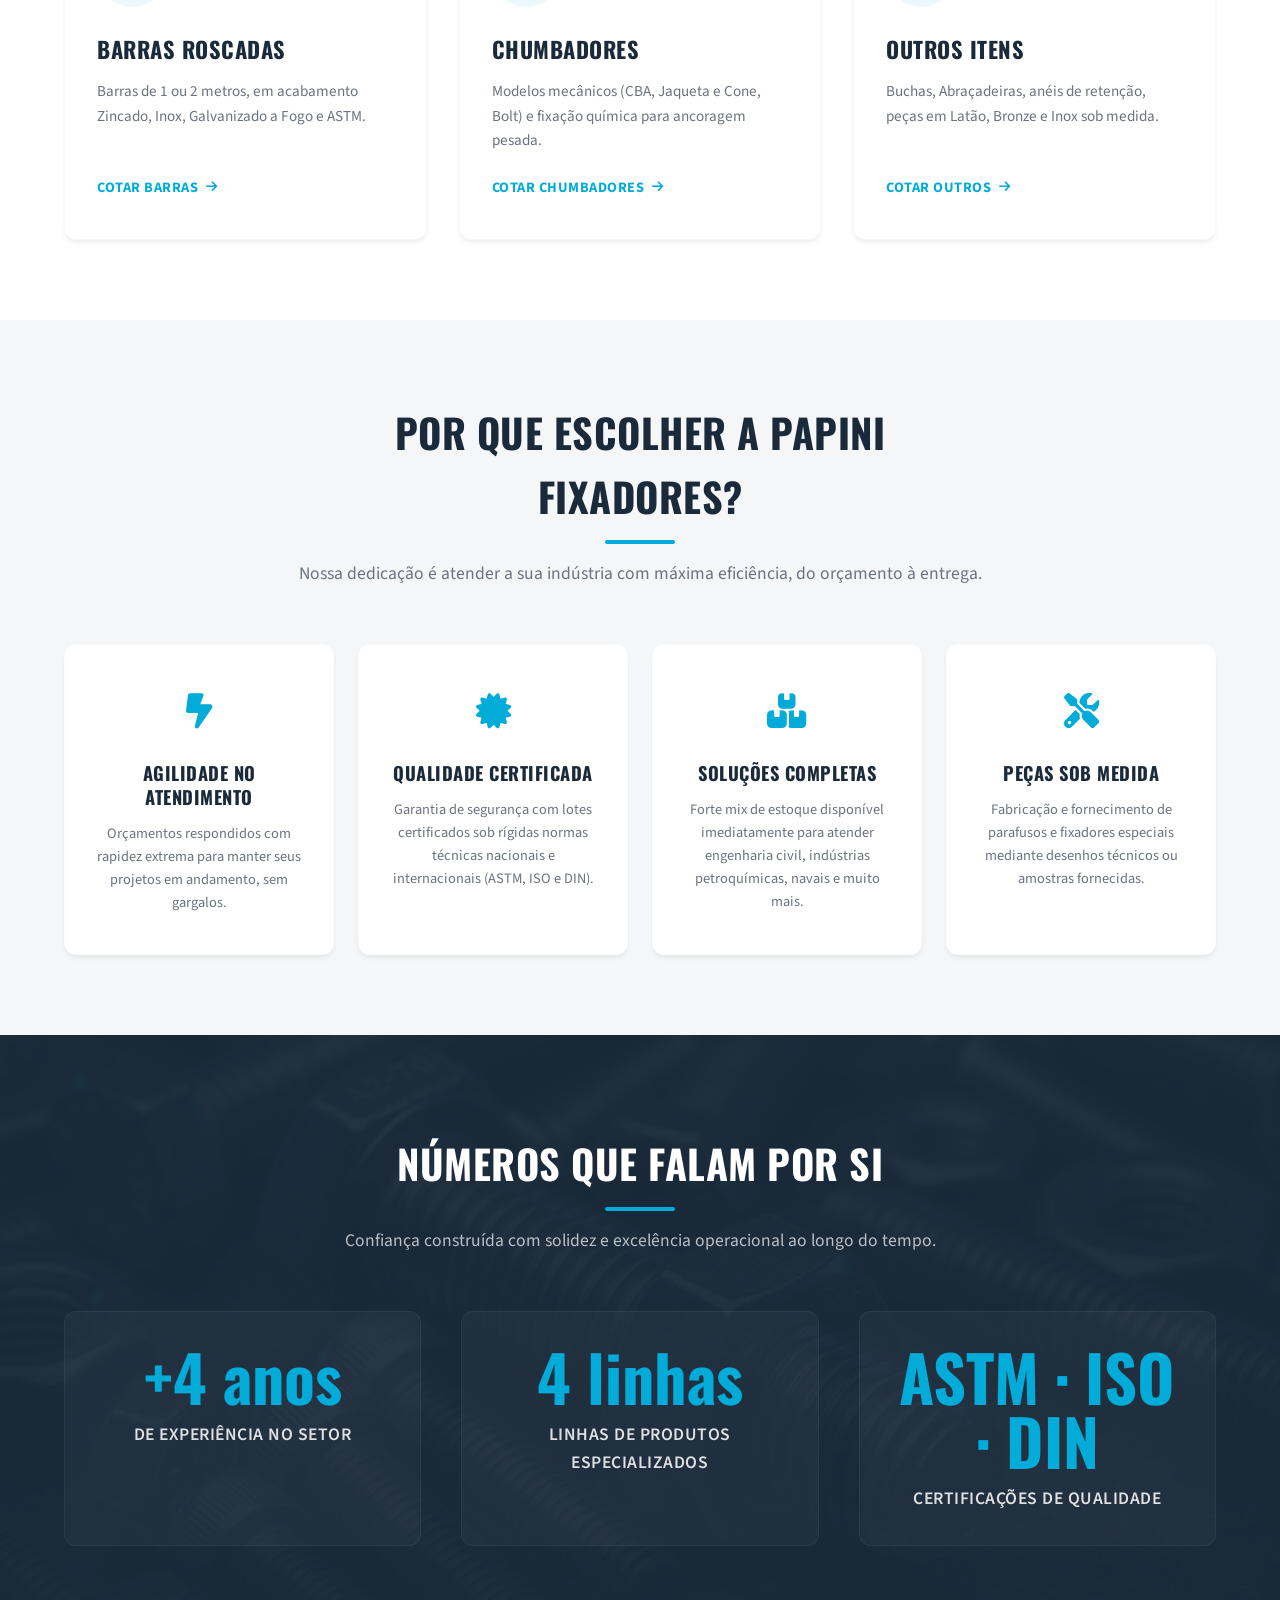
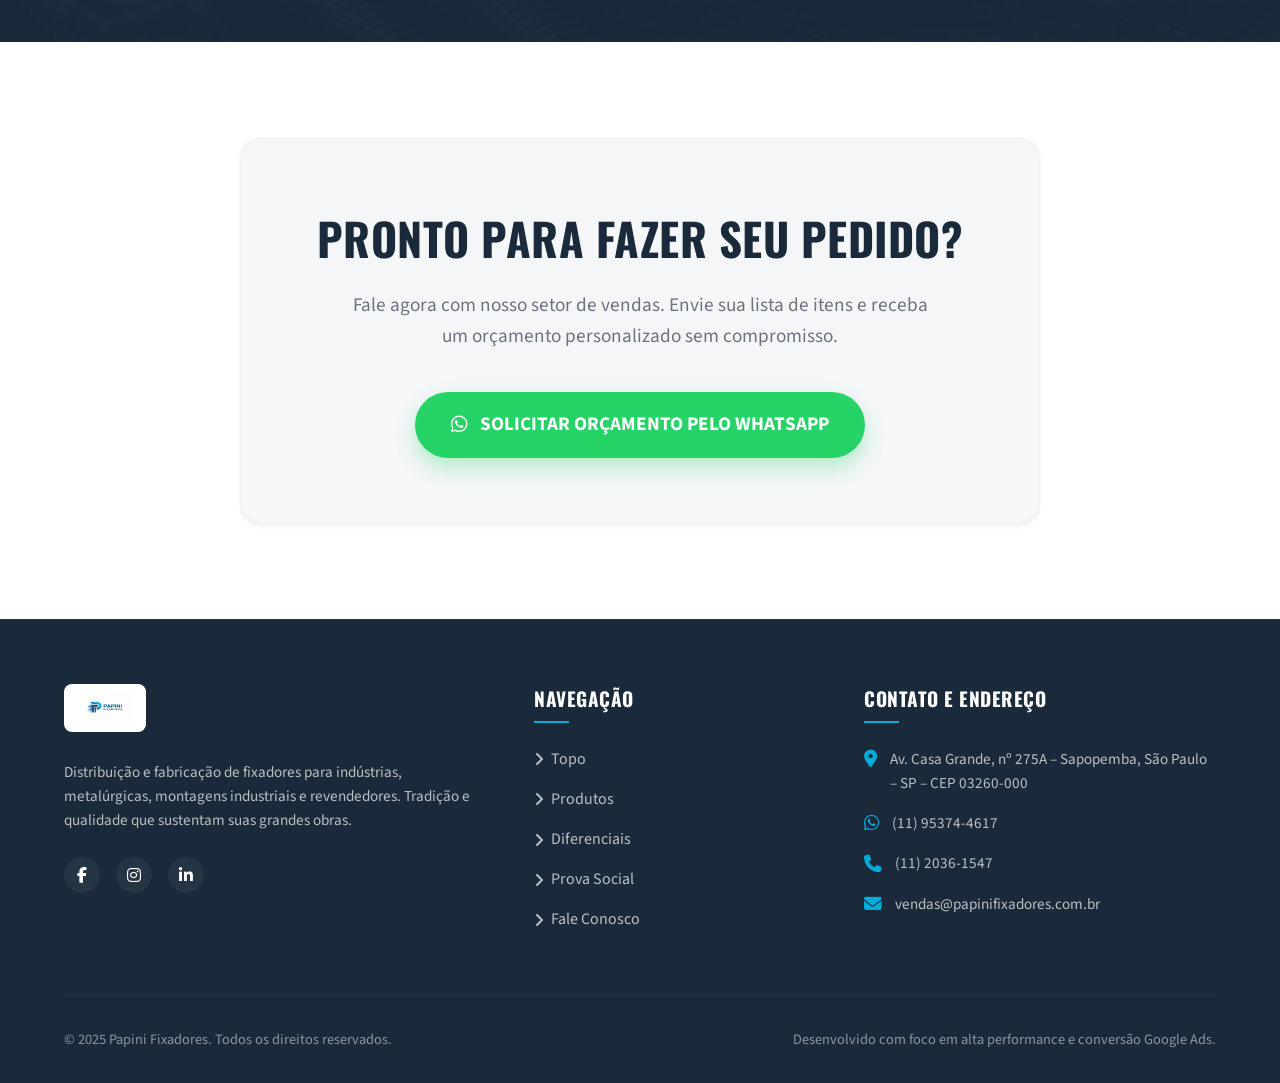
==== commit f9d0c7d3: "feat: adicionado Google Tag Manager e script de conversão de cliques do Google Ads" ====
--- a/index.html
+++ b/index.html
@@ -23,14 +23,12 @@
     <!-- Font Awesome 6 CDN -->
     <link rel="stylesheet" href="https://cdnjs.cloudflare.com/ajax/libs/font-awesome/6.4.0/css/all.min.css" integrity="sha512-iecdLmaskl7CVkqkXNQ/ZH/XLlvWZOJyj7Yy7tcenmpD1ypASozpmT/E0iPtmFIB46ZmdtAc9eNBvH0H/ZpiBw==" crossorigin="anonymous" referrerpolicy="no-referrer" />
     
-    <!-- Google Tag Manager (Analytics Ready) -->
-    <!-- 
+    <!-- Google Tag Manager -->
     <script>(function(w,d,s,l,i){w[l]=w[l]||[];w[l].push({'gtm.start':
     new Date().getTime(),event:'gtm.js'});var f=d.getElementsByTagName(s)[0],
     j=d.createElement(s),dl=l!='dataLayer'?'&l='+l:'';j.async=true;j.src=
     'https://www.googletagmanager.com/gtm.js?id='+i+dl;f.parentNode.insertBefore(j,f);
-    })(window,document,'script','dataLayer','GTM-XXXXXXX');</script>
-    -->
+    })(window,document,'script','dataLayer','GTM-N5MZSDJ8');</script>
     <!-- End Google Tag Manager -->
     
     <style>
@@ -996,6 +994,10 @@
     </style>
 </head>
 <body>
+    <!-- Google Tag Manager (noscript) -->
+    <noscript><iframe src="https://www.googletagmanager.com/ns.html?id=GTM-N5MZSDJ8"
+    height="0" width="0" style="display:none;visibility:hidden"></iframe></noscript>
+    <!-- End Google Tag Manager (noscript) -->
 
     <!-- HEADER / NAVIGATION -->
     <header id="main-header">
@@ -1424,6 +1426,25 @@
                 stat.innerText = `${prefix}${target}${suffix}`;
             });
         }
+
+        // 4. GOOGLE ADS CONVERSION TRACKING
+        window.dataLayer = window.dataLayer || [];
+        function gtag(){dataLayer.push(arguments);}
+
+        function reportConversion() {
+            gtag('event', 'conversion', {
+                'send_to': 'AW-18079327551/bHweCKjU37AcEL_K8qxD',
+                'value': 1.0,
+                'currency': 'BRL'
+            });
+        }
+
+        // Attach click listeners to all WhatsApp links
+        document.querySelectorAll('a[href*="wa.me"]').forEach(link => {
+            link.addEventListener('click', () => {
+                reportConversion();
+            });
+        });
     </script>
 </body>
 </html>
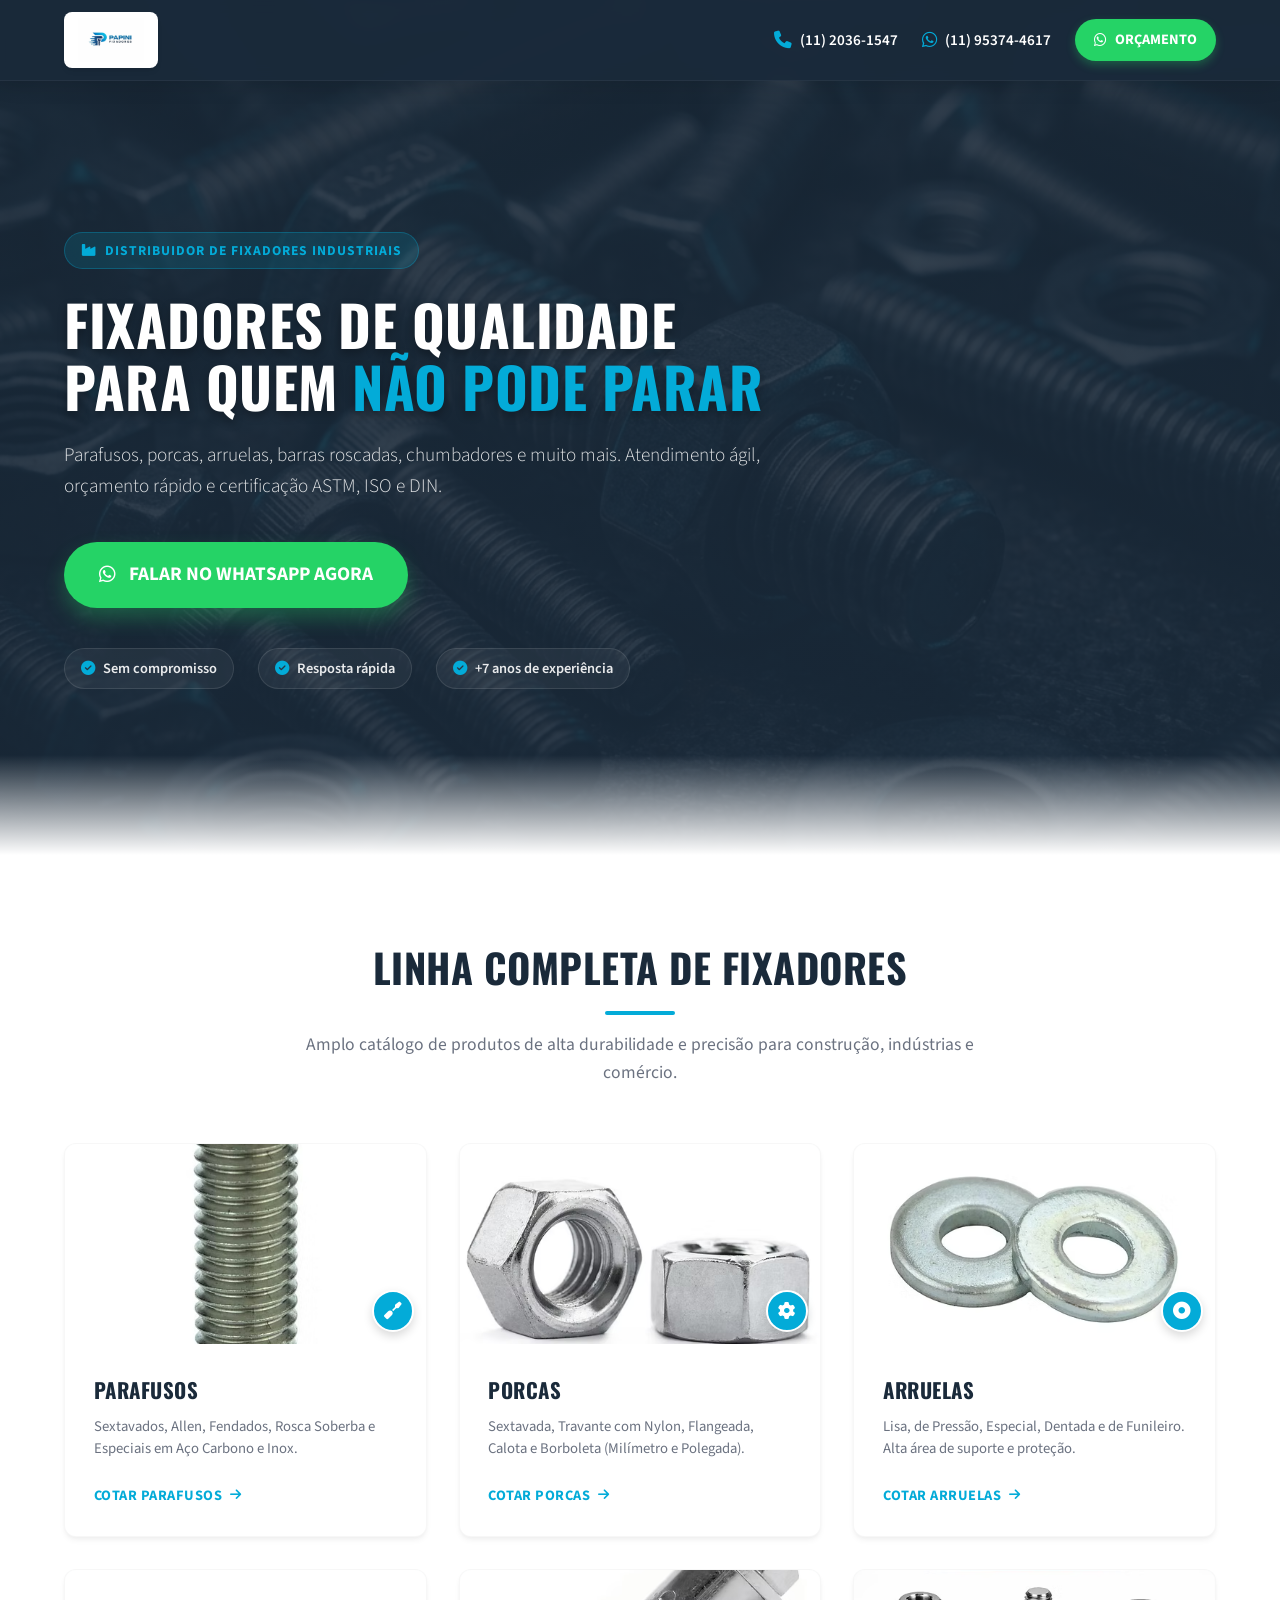
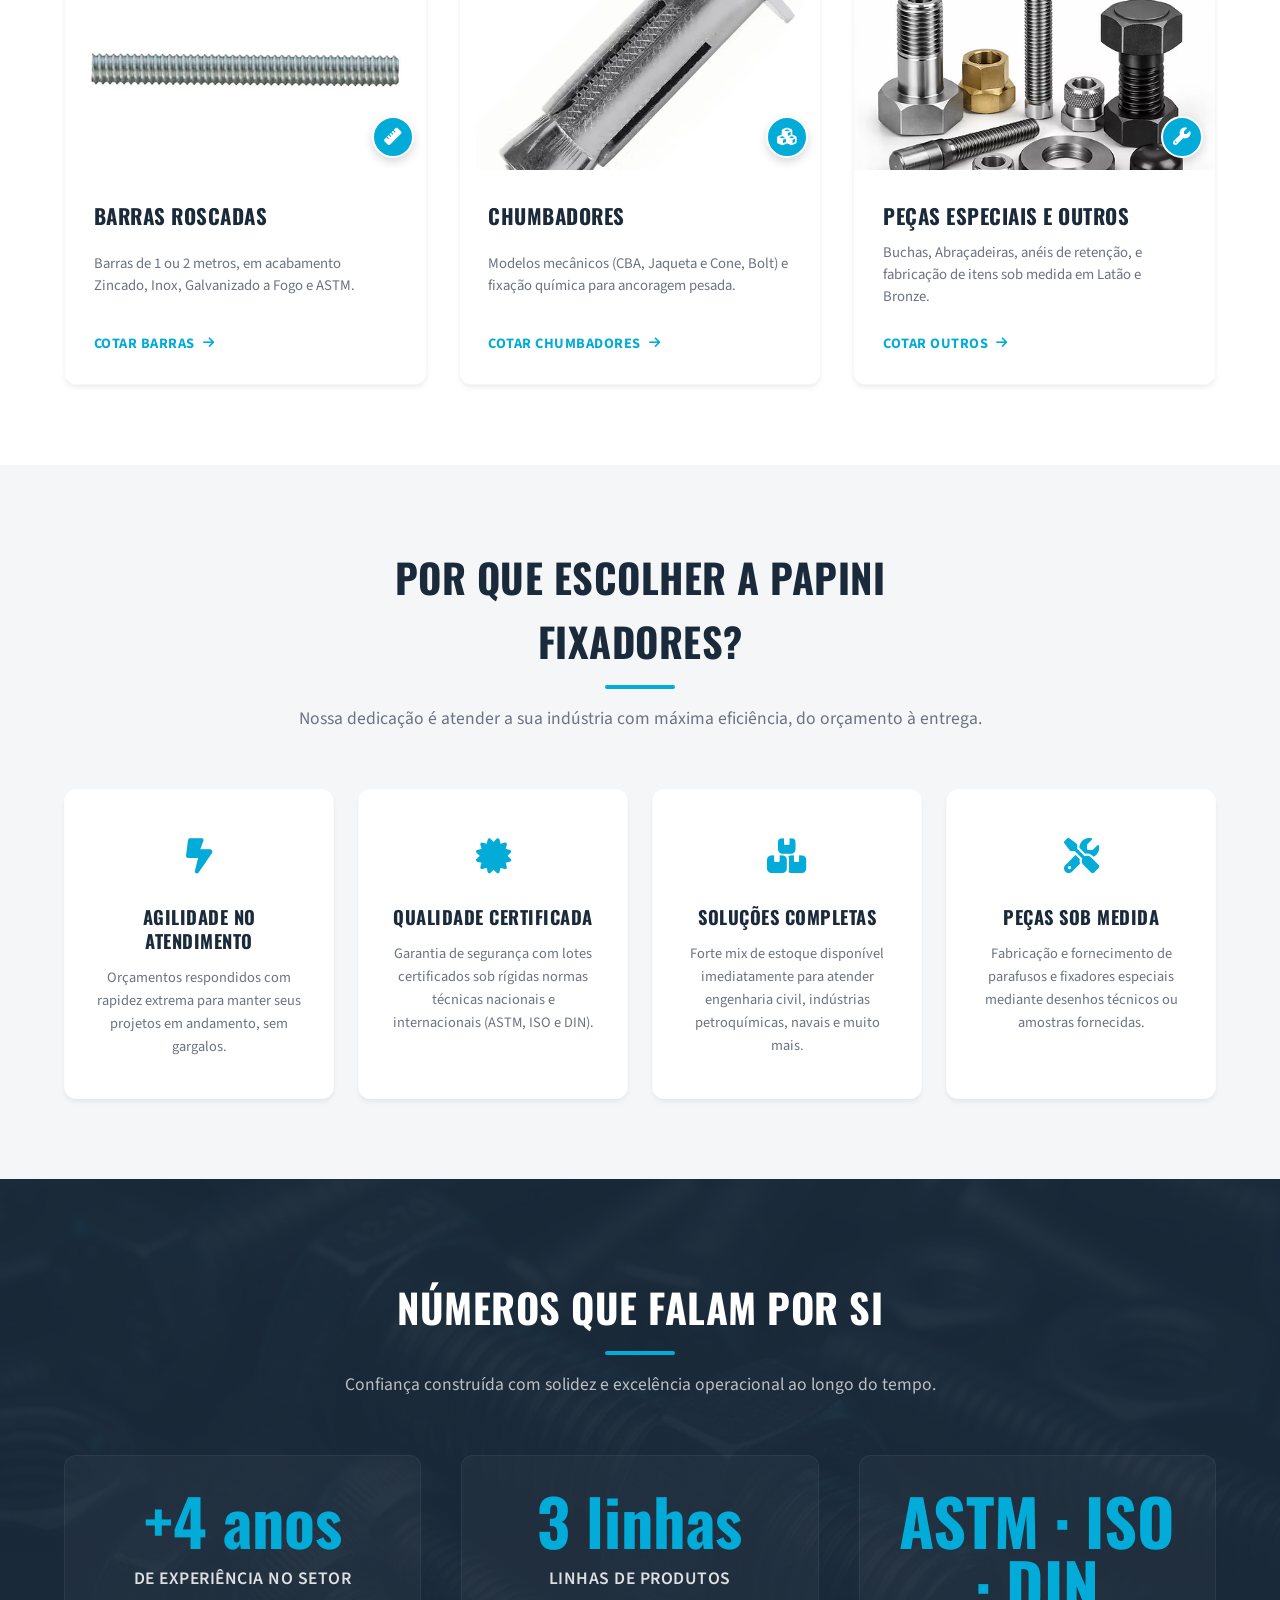
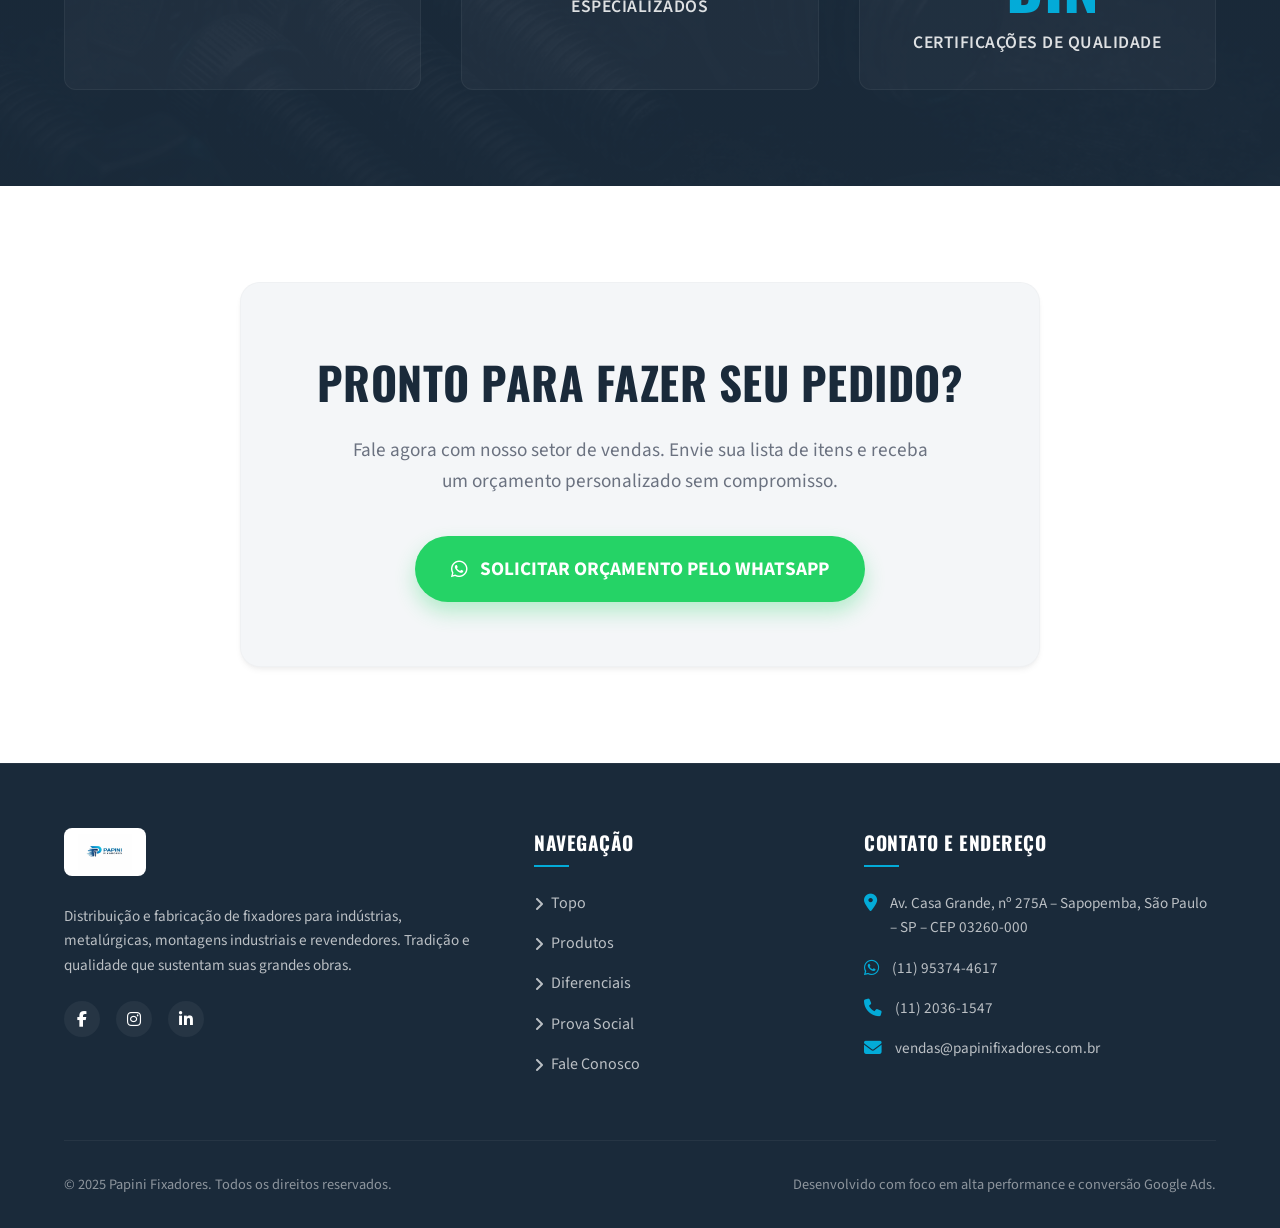
==== commit 8dfc1f37: "feat: adicionado imagens reais de produtos à seção de produtos no catálogo" ====
--- a/index.html
+++ b/index.html
@@ -397,13 +397,11 @@
         .produto-card {
             background-color: var(--text-white);
             border-radius: var(--border-radius);
-            padding: 2.5rem 2rem;
             box-shadow: var(--shadow-subtle);
             border: 1px solid rgba(0, 0, 0, 0.03);
             transition: var(--transition-smooth);
             display: flex;
             flex-direction: column;
-            justify-content: space-between;
             position: relative;
             overflow: hidden;
         }
@@ -419,6 +417,7 @@
             transform: scaleX(0);
             transform-origin: left;
             transition: var(--transition-smooth);
+            z-index: 10;
         }
 
         .produto-card:hover {
@@ -430,44 +429,68 @@
             transform: scaleX(1);
         }
 
-        .produto-icon-wrapper {
-            width: 70px;
-            height: 70px;
+        .produto-img-container {
+            position: relative;
+            width: 100%;
+            height: 200px;
+            overflow: hidden;
+            background-color: #f7f9fa;
+        }
+
+        .produto-img {
+            width: 100%;
+            height: 100%;
+            object-fit: cover;
+            transition: var(--transition-smooth);
+        }
+
+        .produto-card:hover .produto-img {
+            transform: scale(1.08);
+        }
+
+        .produto-icon-badge {
+            position: absolute;
+            bottom: 12px;
+            right: 12px;
+            width: 42px;
+            height: 42px;
             border-radius: 50%;
-            background-color: rgba(3, 171, 216, 0.08);
+            background-color: var(--primary-color);
+            color: var(--text-white);
             display: flex;
             align-items: center;
             justify-content: center;
-            margin-bottom: 1.5rem;
-            transition: var(--transition-smooth);
-        }
-
-        .produto-card:hover .produto-icon-wrapper {
-            background-color: var(--primary-color);
-        }
-
-        .produto-icon-wrapper i {
-            font-size: 1.8rem;
-            color: var(--primary-color);
-            transition: var(--transition-smooth);
-        }
-
-        .produto-card:hover .produto-icon-wrapper i {
-            color: var(--text-white);
+            font-size: 1.1rem;
+            box-shadow: 0 4px 10px rgba(0, 0, 0, 0.15);
+            border: 2px solid var(--text-white);
+            transition: var(--transition-smooth);
+            z-index: 2;
+        }
+
+        .produto-card:hover .produto-icon-badge {
+            background-color: var(--dark-bg);
             transform: rotate(15deg) scale(1.1);
         }
 
+        .produto-content {
+            padding: 1.8rem;
+            display: flex;
+            flex-direction: column;
+            flex-grow: 1;
+            justify-content: space-between;
+        }
+
         .produto-card h3 {
-            font-size: 1.4rem;
+            font-size: 1.3rem;
             color: var(--dark-bg);
-            margin-bottom: 0.8rem;
+            margin-bottom: 0.6rem;
         }
 
         .produto-card p {
             color: var(--text-sec);
-            font-size: 0.95rem;
+            font-size: 0.92rem;
             margin-bottom: 1.5rem;
-            flex-grow: 1;
+            line-height: 1.5;
         }
 
         .produto-link {
@@ -1079,110 +1102,128 @@
             <div class="produtos-grid">
                 <!-- Parafusos -->
                 <div class="produto-card">
-                    <div>
-                        <div class="produto-icon-wrapper">
+                    <div class="produto-img-container">
+                        <img src="./public/produtos/Parafuso%20sextavado%20A%C3%87O%20INOX.avif" alt="Parafusos Industriais" class="produto-img" loading="lazy">
+                        <div class="produto-icon-badge">
                             <i class="fa-solid fa-screwdriver"></i>
                         </div>
+                    </div>
+                    <div class="produto-content">
                         <h3>Parafusos</h3>
-                        <p>Sextavados, Allen, Fendados, Especiais, e muito mais. Diversas classes de resistência.</p>
-                    </div>
-                    <a href="https://wa.me/5511953744617?text=Ol%C3%A1!%20Vi%20seu%20site%20no%20Google%20e%20gostaria%20de%20saber%20mais." 
-                       target="_blank" 
-                       rel="noopener noreferrer" 
-                       class="produto-link"
-                       id="prod-parafusos-cta">
-                        Cotar Parafusos <i class="fa-solid fa-arrow-right"></i>
-                    </a>
+                        <p>Sextavados, Allen, Fendados, Rosca Soberba e Especiais em Aço Carbono e Inox.</p>
+                        <a href="https://wa.me/5511953744617?text=Ol%C3%A1!%20Vi%20seu%20site%20no%20Google%20e%20gostaria%20de%20saber%20mais." 
+                           target="_blank" 
+                           rel="noopener noreferrer" 
+                           class="produto-link"
+                           id="prod-parafusos-cta">
+                            Cotar Parafusos <i class="fa-solid fa-arrow-right"></i>
+                        </a>
+                    </div>
                 </div>
 
                 <!-- Porcas -->
                 <div class="produto-card">
-                    <div>
-                        <div class="produto-icon-wrapper">
+                    <div class="produto-img-container">
+                        <img src="./public/produtos/Porca%20sextavada%20zincada%20milimetro.avif" alt="Porcas Sextavadas e Travantes" class="produto-img" loading="lazy">
+                        <div class="produto-icon-badge">
                             <i class="fa-solid fa-gear"></i>
                         </div>
+                    </div>
+                    <div class="produto-content">
                         <h3>Porcas</h3>
-                        <p>Sextavada, Travante, Flangeada, Calota, Borboleta, entre outros modelos industriais.</p>
-                    </div>
-                    <a href="https://wa.me/5511953744617?text=Ol%C3%A1!%20Vi%20seu%20site%20no%20Google%20e%20gostaria%20de%20saber%20mais." 
-                       target="_blank" 
-                       rel="noopener noreferrer" 
-                       class="produto-link"
-                       id="prod-porcas-cta">
-                        Cotar Porcas <i class="fa-solid fa-arrow-right"></i>
-                    </a>
+                        <p>Sextavada, Travante com Nylon, Flangeada, Calota e Borboleta (Milímetro e Polegada).</p>
+                        <a href="https://wa.me/5511953744617?text=Ol%C3%A1!%20Vi%20seu%20site%20no%20Google%20e%20gostaria%20de%20saber%20mais." 
+                           target="_blank" 
+                           rel="noopener noreferrer" 
+                           class="produto-link"
+                           id="prod-porcas-cta">
+                            Cotar Porcas <i class="fa-solid fa-arrow-right"></i>
+                        </a>
+                    </div>
                 </div>
 
                 <!-- Arruelas -->
                 <div class="produto-card">
-                    <div>
-                        <div class="produto-icon-wrapper">
+                    <div class="produto-img-container">
+                        <img src="./public/produtos/Arruelas%20Lisas,%20Zincadas%20e%20Etc.avif" alt="Arruelas Lisas e de Pressão" class="produto-img" loading="lazy">
+                        <div class="produto-icon-badge">
                             <i class="fa-solid fa-circle-dot"></i>
                         </div>
+                    </div>
+                    <div class="produto-content">
                         <h3>Arruelas</h3>
                         <p>Lisa, de Pressão, Especial, Dentada e de Funileiro. Alta área de suporte e proteção.</p>
-                    </div>
-                    <a href="https://wa.me/5511953744617?text=Ol%C3%A1!%20Vi%20seu%20site%20no%20Google%20e%20gostaria%20de%20saber%20mais." 
-                       target="_blank" 
-                       rel="noopener noreferrer" 
-                       class="produto-link"
-                       id="prod-arruelas-cta">
-                        Cotar Arruelas <i class="fa-solid fa-arrow-right"></i>
-                    </a>
+                        <a href="https://wa.me/5511953744617?text=Ol%C3%A1!%20Vi%20seu%20site%20no%20Google%20e%20gostaria%20de%20saber%20mais." 
+                           target="_blank" 
+                           rel="noopener noreferrer" 
+                           class="produto-link"
+                           id="prod-arruelas-cta">
+                            Cotar Arruelas <i class="fa-solid fa-arrow-right"></i>
+                        </a>
+                    </div>
                 </div>
 
                 <!-- Barras Roscadas -->
                 <div class="produto-card">
-                    <div>
-                        <div class="produto-icon-wrapper">
+                    <div class="produto-img-container">
+                        <img src="./public/produtos/Varios%20modelos%20de%20Barras%20Roscadas.avif" alt="Barras Roscadas" class="produto-img" loading="lazy">
+                        <div class="produto-icon-badge">
                             <i class="fa-solid fa-ruler"></i>
                         </div>
+                    </div>
+                    <div class="produto-content">
                         <h3>Barras Roscadas</h3>
                         <p>Barras de 1 ou 2 metros, em acabamento Zincado, Inox, Galvanizado a Fogo e ASTM.</p>
-                    </div>
-                    <a href="https://wa.me/5511953744617?text=Ol%C3%A1!%20Vi%20seu%20site%20no%20Google%20e%20gostaria%20de%20saber%20mais." 
-                       target="_blank" 
-                       rel="noopener noreferrer" 
-                       class="produto-link"
-                       id="prod-barras-cta">
-                        Cotar Barras <i class="fa-solid fa-arrow-right"></i>
-                    </a>
+                        <a href="https://wa.me/5511953744617?text=Ol%C3%A1!%20Vi%20seu%20site%20no%20Google%20e%20gostaria%20de%20saber%20mais." 
+                           target="_blank" 
+                           rel="noopener noreferrer" 
+                           class="produto-link"
+                           id="prod-barras-cta">
+                            Cotar Barras <i class="fa-solid fa-arrow-right"></i>
+                        </a>
+                    </div>
                 </div>
 
                 <!-- Chumbadores -->
                 <div class="produto-card">
-                    <div>
-                        <div class="produto-icon-wrapper">
+                    <div class="produto-img-container">
+                        <img src="./public/produtos/Chubadores.avif" alt="Chumbadores de Ancoragem" class="produto-img" loading="lazy">
+                        <div class="produto-icon-badge">
                             <i class="fa-solid fa-cubes"></i>
                         </div>
+                    </div>
+                    <div class="produto-content">
                         <h3>Chumbadores</h3>
                         <p>Modelos mecânicos (CBA, Jaqueta e Cone, Bolt) e fixação química para ancoragem pesada.</p>
-                    </div>
-                    <a href="https://wa.me/5511953744617?text=Ol%C3%A1!%20Vi%20seu%20site%20no%20Google%20e%20gostaria%20de%20saber%20mais." 
-                       target="_blank" 
-                       rel="noopener noreferrer" 
-                       class="produto-link"
-                       id="prod-chumbadores-cta">
-                        Cotar Chumbadores <i class="fa-solid fa-arrow-right"></i>
-                    </a>
+                        <a href="https://wa.me/5511953744617?text=Ol%C3%A1!%20Vi%20seu%20site%20no%20Google%20e%20gostaria%20de%20saber%20mais." 
+                           target="_blank" 
+                           rel="noopener noreferrer" 
+                           class="produto-link"
+                           id="prod-chumbadores-cta">
+                            Cotar Chumbadores <i class="fa-solid fa-arrow-right"></i>
+                        </a>
+                    </div>
                 </div>
 
                 <!-- Outros Itens -->
                 <div class="produto-card">
-                    <div>
-                        <div class="produto-icon-wrapper">
+                    <div class="produto-img-container">
+                        <img src="./public/produtos/Parafusos%20Especiais%20-%20Fabricamos%20produtos%20Sob%20Medida.avif" alt="Peças Especiais e Outros Fixadores" class="produto-img" loading="lazy">
+                        <div class="produto-icon-badge">
                             <i class="fa-solid fa-wrench"></i>
                         </div>
-                        <h3>Outros Itens</h3>
-                        <p>Buchas, Abraçadeiras, anéis de retenção, peças em Latão, Bronze e Inox sob medida.</p>
-                    </div>
-                    <a href="https://wa.me/5511953744617?text=Ol%C3%A1!%20Vi%20seu%20site%20no%20Google%20e%20gostaria%20de%20saber%20mais." 
-                       target="_blank" 
-                       rel="noopener noreferrer" 
-                       class="produto-link"
-                       id="prod-outros-cta">
-                        Cotar Outros <i class="fa-solid fa-arrow-right"></i>
-                    </a>
+                    </div>
+                    <div class="produto-content">
+                        <h3>Peças Especiais e Outros</h3>
+                        <p>Buchas, Abraçadeiras, anéis de retenção, e fabricação de itens sob medida em Latão e Bronze.</p>
+                        <a href="https://wa.me/5511953744617?text=Ol%C3%A1!%20Vi%20seu%20site%20no%20Google%20e%20gostaria%20de%20saber%20mais." 
+                           target="_blank" 
+                           rel="noopener noreferrer" 
+                           class="produto-link"
+                           id="prod-outros-cta">
+                            Cotar Outros <i class="fa-solid fa-arrow-right"></i>
+                        </a>
+                    </div>
                 </div>
             </div>
         </div>
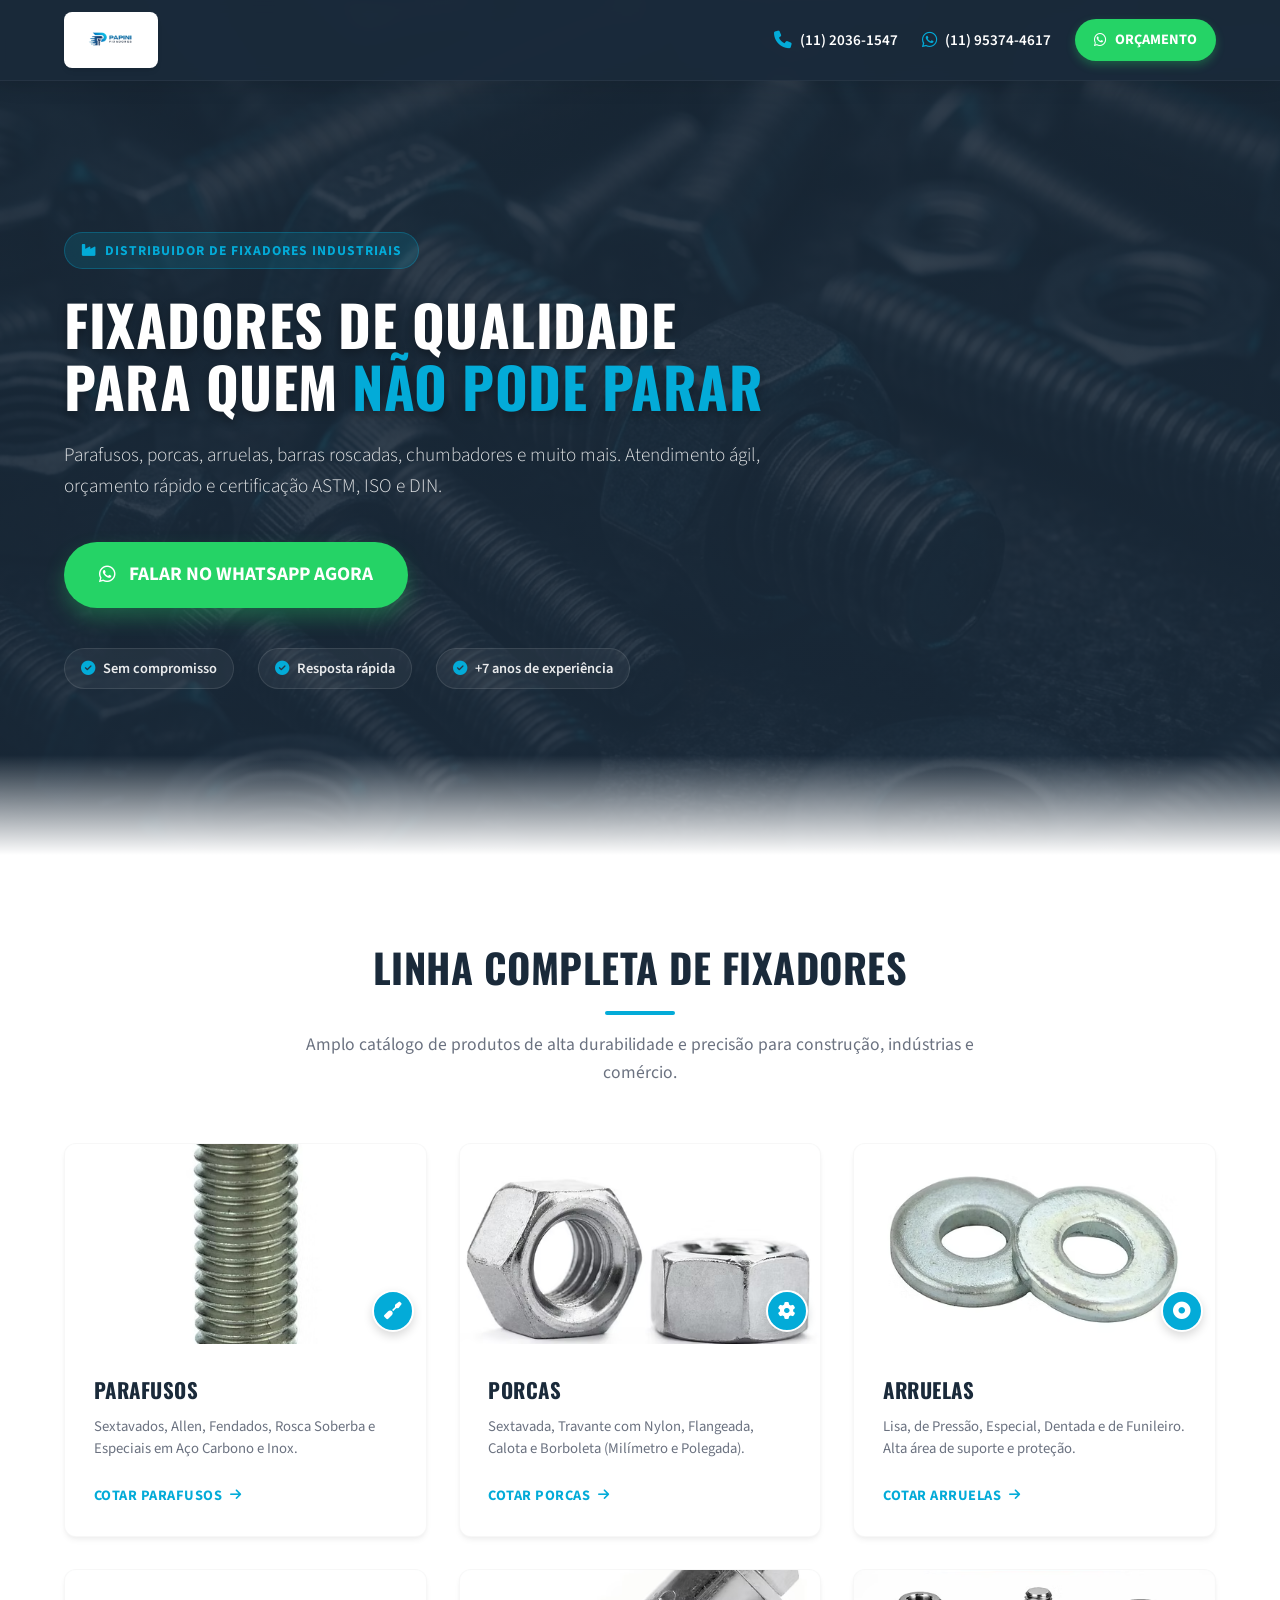
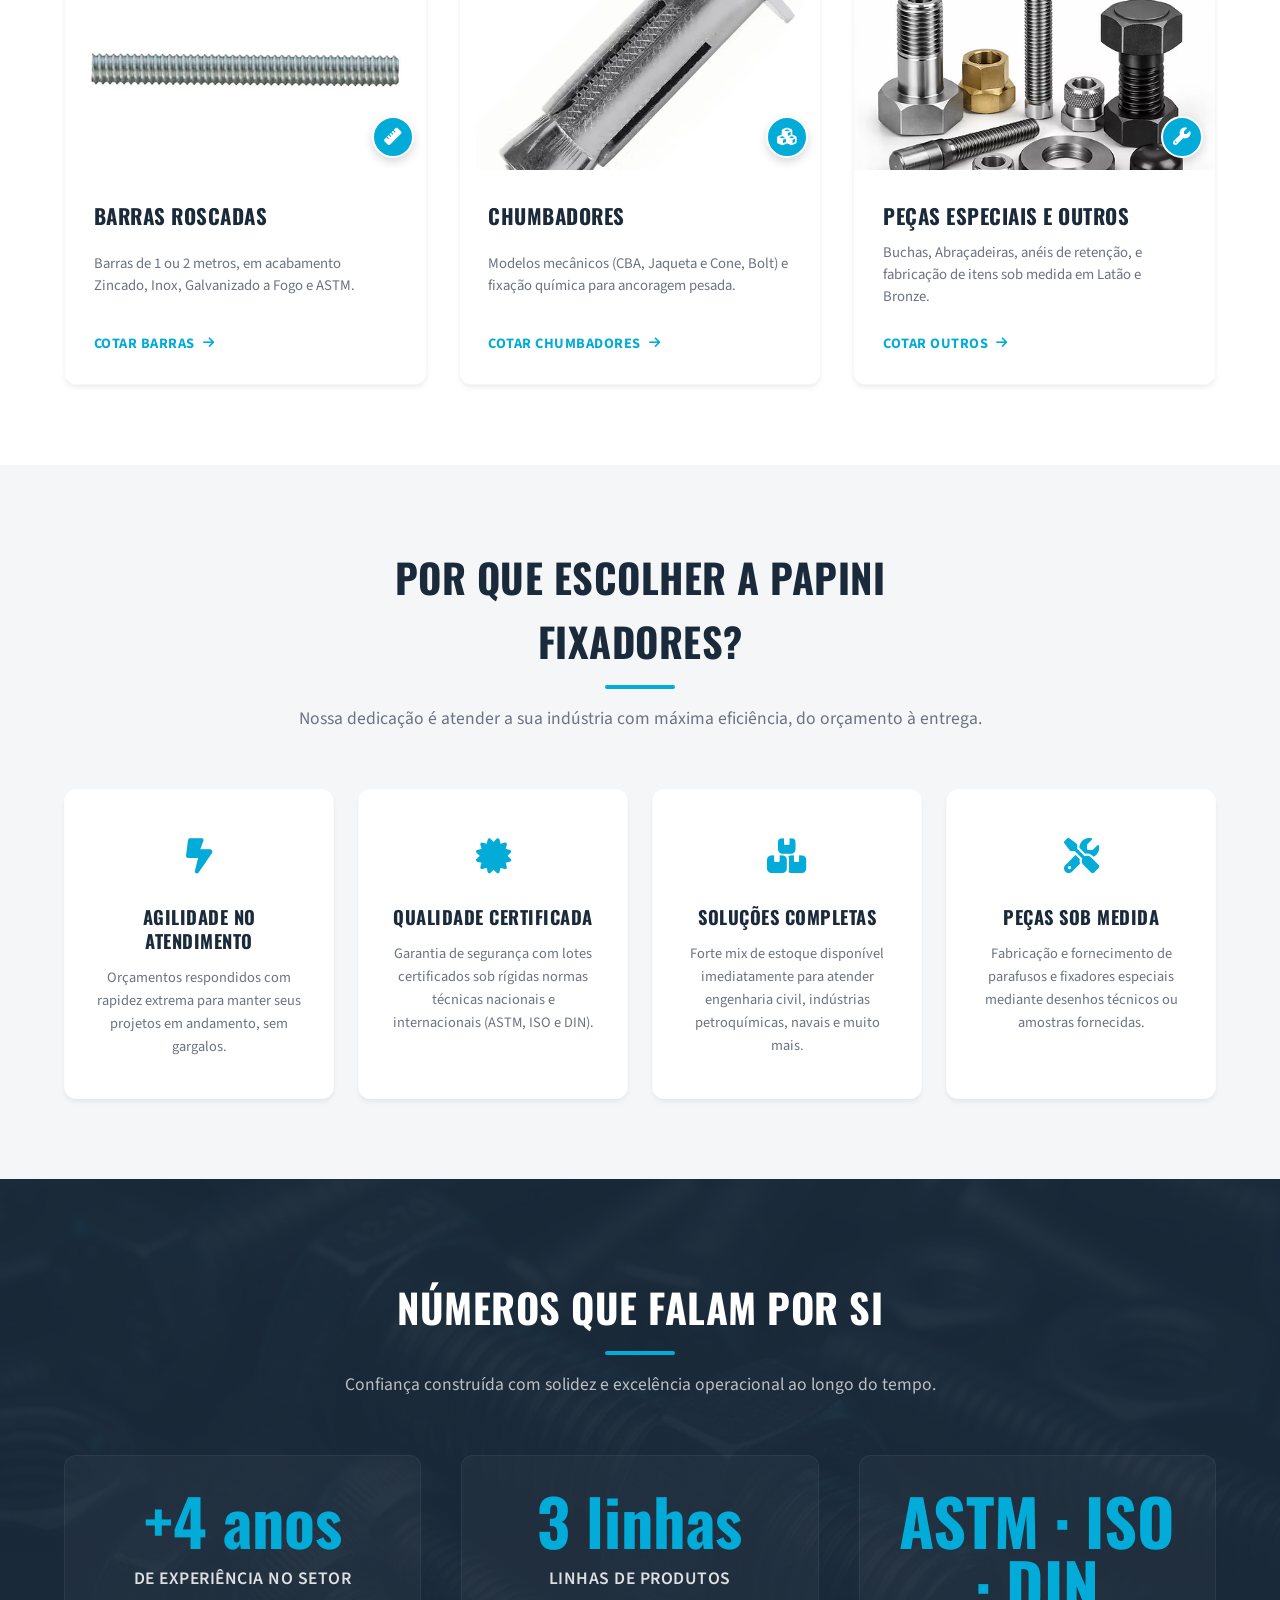
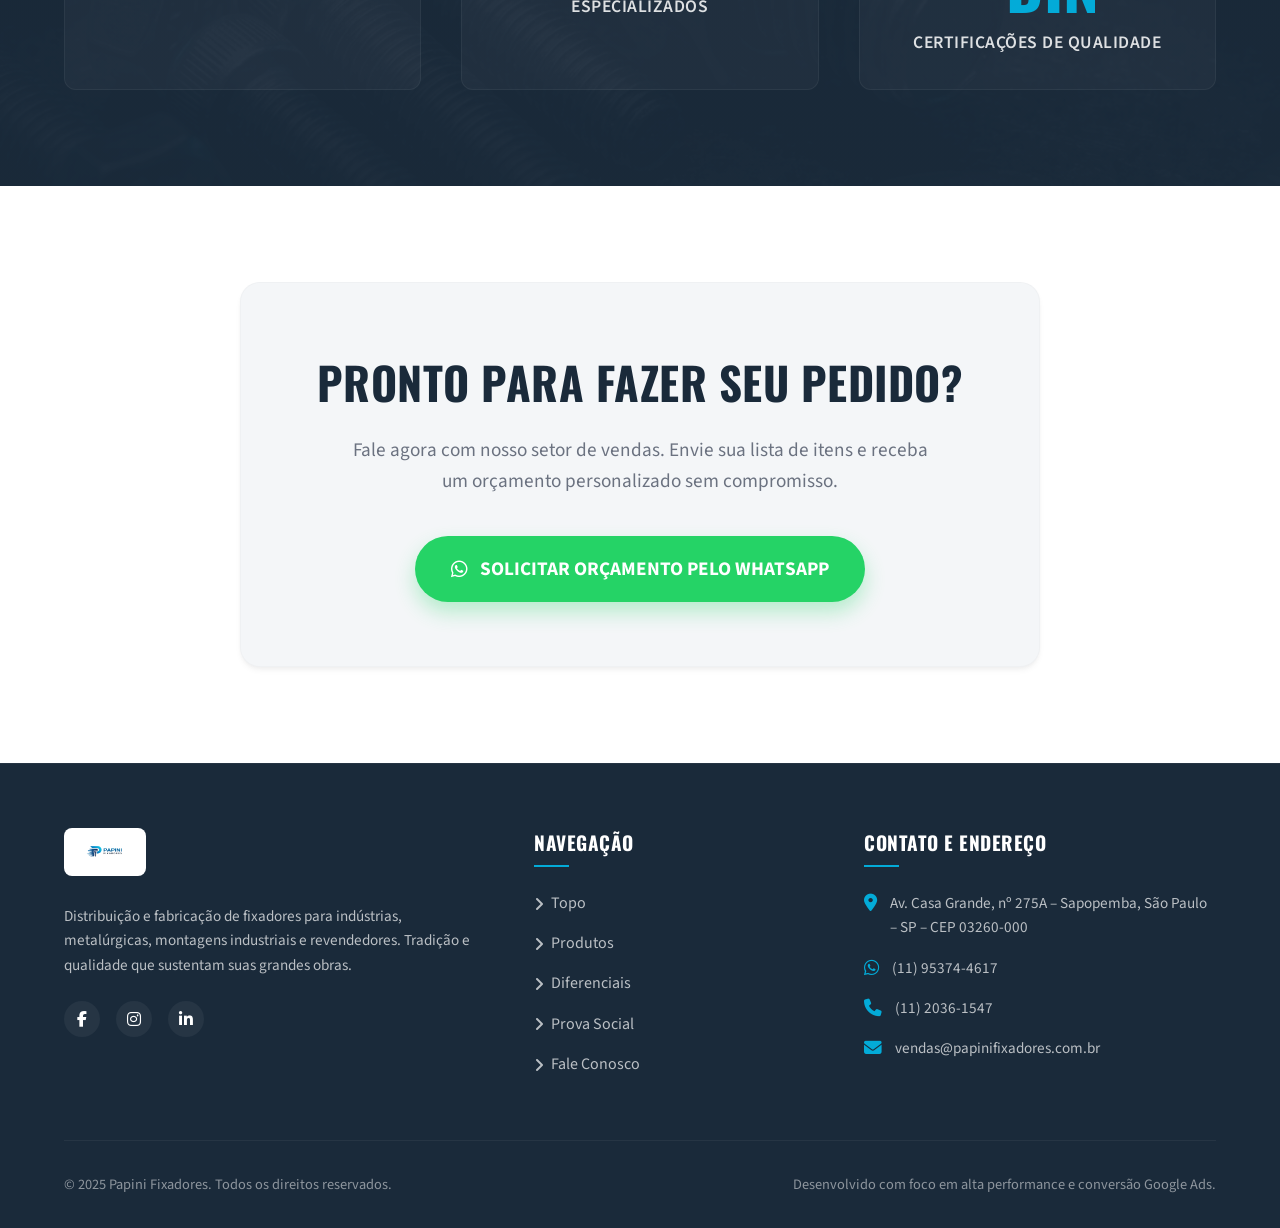
==== commit 339afa81: "feat: adicionado Widget de Chat do WhatsApp interativo e alterado logotipo para PNG" ====
--- a/index.html
+++ b/index.html
@@ -13,7 +13,7 @@
     <meta property="og:type" content="website">
     
     <!-- Favicon -->
-    <link rel="icon" href="./public/logo.jpeg" type="image/jpeg">
+    <link rel="icon" href="./public/logo.png" type="image/png">
 
     <!-- Google Fonts: Oswald for Headings & Source Sans 3 for Body -->
     <link rel="preconnect" href="https://fonts.googleapis.com">
@@ -804,18 +804,19 @@
             position: fixed;
             bottom: 30px;
             right: 30px;
-            width: 60px;
-            height: 60px;
+            width: 65px;
+            height: 65px;
             background-color: var(--whatsapp-green);
             color: var(--text-white);
             border-radius: 50%;
             display: flex;
             align-items: center;
             justify-content: center;
-            font-size: 1.8rem;
-            box-shadow: 0 6px 20px rgba(37, 211, 102, 0.4);
-            z-index: 999;
-            text-decoration: none;
+            font-size: 2.1rem;
+            box-shadow: 0 8px 24px rgba(37, 211, 102, 0.45);
+            z-index: 1001;
+            border: none;
+            cursor: pointer;
             transition: all 0.3s cubic-bezier(0.175, 0.885, 0.32, 1.275);
             transform: translateY(100px) scale(0);
             opacity: 0;
@@ -831,31 +832,204 @@
         .whatsapp-float:hover {
             background-color: var(--whatsapp-hover);
             transform: scale(1.1);
-            box-shadow: 0 8px 25px rgba(37, 211, 102, 0.5);
-        }
-
-        /* Tooltip style */
-        .whatsapp-float::before {
-            content: "Falar no WhatsApp";
-            position: absolute;
-            right: 75px;
-            background-color: var(--dark-bg);
-            color: var(--text-white);
-            font-size: 0.85rem;
-            font-weight: 600;
-            padding: 0.5rem 0.8rem;
-            border-radius: 6px;
-            white-space: nowrap;
+            box-shadow: 0 10px 28px rgba(37, 211, 102, 0.6);
+        }
+
+        /* WHATSAPP CHAT WIDGET */
+        .whatsapp-chat-container {
+            position: fixed;
+            bottom: 110px;
+            right: 30px;
+            width: 350px;
+            background-color: #F0F2F5;
+            border-radius: 16px;
+            box-shadow: 0 12px 30px rgba(0, 0, 0, 0.15);
+            z-index: 1000;
+            overflow: hidden;
+            display: flex;
+            flex-direction: column;
+            font-family: var(--font-body);
+            transform: translateY(20px) scale(0.95);
             opacity: 0;
             pointer-events: none;
-            transition: var(--transition-smooth);
-            box-shadow: 0 4px 10px rgba(0, 0, 0, 0.15);
-            border: 1px solid rgba(255, 255, 255, 0.05);
-        }
-
-        .whatsapp-float:hover::before {
+            transition: all 0.3s cubic-bezier(0.175, 0.885, 0.32, 1.275);
+            border: 1px solid rgba(0, 0, 0, 0.05);
+        }
+
+        .whatsapp-chat-container.open {
+            transform: translateY(0) scale(1);
             opacity: 1;
-            right: 70px;
+            pointer-events: auto;
+        }
+
+        .whatsapp-chat-header {
+            background-color: #075E54;
+            padding: 1.2rem;
+            display: flex;
+            align-items: center;
+            justify-content: space-between;
+            color: var(--text-white);
+        }
+
+        .whatsapp-chat-profile {
+            display: flex;
+            align-items: center;
+            gap: 0.8rem;
+        }
+
+        .whatsapp-avatar-container {
+            position: relative;
+            width: 45px;
+            height: 45px;
+            border-radius: 50%;
+            background: var(--text-white);
+            padding: 2px;
+            display: flex;
+            align-items: center;
+            justify-content: center;
+            box-shadow: 0 2px 5px rgba(0,0,0,0.1);
+        }
+
+        .whatsapp-avatar-container img {
+            width: 100%;
+            height: 100%;
+            object-fit: contain;
+            border-radius: 50%;
+        }
+
+        .whatsapp-status-dot {
+            position: absolute;
+            bottom: 1px;
+            right: 1px;
+            width: 12px;
+            height: 12px;
+            background-color: #25D366;
+            border: 2px solid #075E54;
+            border-radius: 50%;
+        }
+
+        .whatsapp-chat-profile-info {
+            display: flex;
+            flex-direction: column;
+        }
+
+        .whatsapp-chat-name {
+            font-weight: 700;
+            font-size: 1rem;
+            line-height: 1.2;
+            letter-spacing: 0.3px;
+        }
+
+        .whatsapp-chat-status {
+            font-size: 0.75rem;
+            color: rgba(255, 255, 255, 0.85);
+            margin-top: 2px;
+        }
+
+        .whatsapp-chat-close {
+            background: none;
+            border: none;
+            color: rgba(255, 255, 255, 0.8);
+            font-size: 1.6rem;
+            cursor: pointer;
+            line-height: 1;
+            padding: 0 4px;
+            transition: var(--transition-smooth);
+        }
+
+        .whatsapp-chat-close:hover {
+            color: var(--text-white);
+            transform: scale(1.1);
+        }
+
+        .whatsapp-chat-body {
+            padding: 1.5rem 1.2rem;
+            background-image: url("data:image/svg+xml,%3Csvg xmlns='http://www.w3.org/2000/svg' width='80' height='80' viewBox='0 0 80 80'%3E%3Cg fill='%23e5ddd5' fill-opacity='0.4'%3E%3Cpath fill-rule='evenodd' d='M11 18c3.866 0 7-3.134 7-7s-3.134-7-7-7-7 3.134-7 7 3.134 7 7 7zm48 25c3.866 0 7-3.134 7-7s-3.134-7-7-7-7 3.134-7 7 3.134 7 7 7zm-43-7c1.657 0 3-1.343 3-3s-1.343-3-3-3-3 1.343-3 3 1.343 3 3 3zm63 31c1.657 0 3-1.343 3-3s-1.343-3-3-3-3 1.343-3 3 1.343 3 3 3zM34 90c1.657 0 3-1.343 3-3s-1.343-3-3-3-3 1.343-3 3 1.343 3 3 3zm1-61c3.148 0 5.7-2.552 5.7-5.7 0-3.148-2.552-5.7-5.7-5.7-3.148 0-5.7 2.552-5.7 5.7 0 3.148 2.552 5.7 5.7 5.7zm50 11c3.148 0 5.7-2.552 5.7-5.7 0-3.148-2.552-5.7-5.7-5.7-3.148 0-5.7 2.552-5.7 5.7 0 3.148 2.552 5.7 5.7 5.7zm-21-9c1.657 0 3-1.343 3-3s-1.343-3-3-3-3 1.343-3 3 1.343 3 3 3zM60 20c2.21 0 4-1.79 4-4s-1.79-4-4-4-4 1.79-4 4 1.79 4 4 4zM30 50c2.21 0 4-1.79 4-4s-1.79-4-4-4-4 1.79-4 4 1.79 4 4 4zm40 40c2.21 0 4-1.79 4-4s-1.79-4-4-4-4 1.79-4 4 1.79 4 4 4zM20 70c2.21 0 4-1.79 4-4s-1.79-4-4-4-4 1.79-4 4 1.79 4 4 4z'/%3E%3C/g%3E%3C/svg%3E");
+            background-color: #E5DDD5;
+        }
+
+        .whatsapp-chat-card {
+            display: flex;
+            gap: 0.8rem;
+            background: var(--text-white);
+            padding: 1.2rem;
+            border-radius: 12px;
+            text-decoration: none;
+            color: var(--text-main);
+            box-shadow: 0 4px 10px rgba(0, 0, 0, 0.08);
+            border: 1px solid rgba(0, 0, 0, 0.02);
+            transition: var(--transition-smooth);
+            position: relative;
+        }
+
+        .whatsapp-chat-card::after {
+            content: '';
+            position: absolute;
+            top: 22px;
+            left: -8px;
+            width: 0;
+            height: 0;
+            border-top: 8px solid transparent;
+            border-bottom: 8px solid transparent;
+            border-right: 8px solid var(--text-white);
+        }
+
+        .whatsapp-chat-card:hover {
+            transform: translateY(-2px);
+            box-shadow: 0 8px 20px rgba(0, 0, 0, 0.12);
+        }
+
+        .whatsapp-chat-card-avatar {
+            position: relative;
+            width: 18px;
+            height: 18px;
+            background-color: #e6ebe6;
+            border-radius: 50%;
+            display: flex;
+            align-items: center;
+            justify-content: center;
+            flex-shrink: 0;
+            margin-top: 3px;
+        }
+
+        .whatsapp-chat-dot-inner {
+            width: 8px;
+            height: 8px;
+            background-color: #075E54;
+            border-radius: 50%;
+        }
+
+        .whatsapp-chat-card-content {
+            display: flex;
+            flex-direction: column;
+            gap: 0.4rem;
+        }
+
+        .whatsapp-chat-card-title {
+            font-weight: 700;
+            font-size: 0.95rem;
+            color: #075E54;
+        }
+
+        .whatsapp-chat-card-text {
+            font-size: 0.88rem;
+            color: var(--text-sec);
+            line-height: 1.45;
+        }
+
+        .whatsapp-chat-card-link {
+            font-weight: 700;
+            font-size: 0.88rem;
+            color: #075E54;
+            display: flex;
+            align-items: center;
+            gap: 0.3rem;
+            margin-top: 0.4rem;
+            transition: var(--transition-smooth);
+        }
+
+        .whatsapp-chat-card:hover .whatsapp-chat-card-link {
+            color: #25D366;
         }
 
         /* RESPONSIVE DESIGN - MEDIA QUERIES (MOBILE FIRST) */
@@ -970,13 +1144,16 @@
             .whatsapp-float {
                 bottom: 20px;
                 right: 20px;
-                width: 50px;
-                height: 50px;
-                font-size: 1.5rem;
-            }
-            
-            .whatsapp-float::before {
-                display: none; /* Hide tooltip on mobile */
+                width: 55px;
+                height: 55px;
+                font-size: 1.8rem;
+            }
+
+            .whatsapp-chat-container {
+                bottom: 85px;
+                right: 20px;
+                width: calc(100vw - 40px);
+                max-width: 320px;
             }
         }
 
@@ -1027,7 +1204,7 @@
         <div class="container header-container">
             <!-- Logo -->
             <a href="#hero" class="logo-box" aria-label="Voltar ao topo - Papini Fixadores">
-                <img src="./public/logo.jpeg" alt="Papini Fixadores">
+                <img src="./public/logo.png" alt="Papini Fixadores">
             </a>
 
             <!-- Quick Contacts -->
@@ -1323,7 +1500,7 @@
                 <!-- Info/Logo -->
                 <div>
                     <div class="footer-logo">
-                        <img src="./public/logo.jpeg" alt="Papini Fixadores">
+                        <img src="./public/logo.png" alt="Papini Fixadores">
                     </div>
                     <p class="footer-desc">
                         Distribuição e fabricação de fixadores para indústrias, metalúrgicas, montagens industriais e revendedores. Tradição e qualidade que sustentam suas grandes obras.
@@ -1379,15 +1556,47 @@
         </div>
     </footer>
 
+    <!-- WHATSAPP CHAT WIDGET -->
+    <div class="whatsapp-chat-container" id="whatsapp-chat-widget">
+        <!-- Header -->
+        <div class="whatsapp-chat-header">
+            <div class="whatsapp-chat-profile">
+                <div class="whatsapp-avatar-container">
+                    <img src="./public/logo.png" alt="Papini Fixadores Logo">
+                    <span class="whatsapp-status-dot"></span>
+                </div>
+                <div class="whatsapp-chat-profile-info">
+                    <span class="whatsapp-chat-name">Papini Fixadores</span>
+                    <span class="whatsapp-chat-status">Respondemos rápido no WhatsApp</span>
+                </div>
+            </div>
+            <button class="whatsapp-chat-close" id="whatsapp-chat-close-btn" aria-label="Fechar chat">&times;</button>
+        </div>
+        <!-- Body -->
+        <div class="whatsapp-chat-body">
+            <a href="https://wa.me/5511953744617?text=Ol%C3%A1!%20Vi%20seu%20site%20no%20Google%20e%20gostaria%20de%20saber%20mais." 
+               target="_blank" 
+               rel="noopener noreferrer" 
+               class="whatsapp-chat-card"
+               id="whatsapp-widget-cta">
+                <div class="whatsapp-chat-card-avatar">
+                    <span class="whatsapp-chat-dot-inner"></span>
+                </div>
+                <div class="whatsapp-chat-card-content">
+                    <span class="whatsapp-chat-card-title">Atendimento Online</span>
+                    <span class="whatsapp-chat-card-text">Olá! Como podemos ajudar com o seu orçamento de fixadores?</span>
+                    <span class="whatsapp-chat-card-link">Iniciar Conversa <i class="fa-solid fa-angle-right"></i></span>
+                </div>
+            </a>
+        </div>
+    </div>
+
     <!-- FLOATING WHATSAPP BUTTON -->
-    <a href="https://wa.me/5511953744617?text=Ol%C3%A1!%20Vi%20seu%20site%20no%20Google%20e%20gostaria%20de%20saber%20mais." 
-       target="_blank" 
-       rel="noopener noreferrer" 
-       class="whatsapp-float" 
-       id="whatsapp-floating-button"
-       aria-label="Chamar Papini Fixadores no WhatsApp">
+    <button class="whatsapp-float" 
+            id="whatsapp-floating-button"
+            aria-label="Abrir chat do WhatsApp">
         <i class="fa-brands fa-whatsapp"></i>
-    </a>
+    </button>
 
     <!-- SCRIPTS -->
     <script>
@@ -1401,14 +1610,39 @@
             }
         });
 
-        // 2. FLOATING WHATSAPP DELAYED ENTRANCE (2 Seconds)
+        // 2. FLOATING WHATSAPP DELAYED ENTRANCE (2 Seconds) & CHAT WIDGET TOGGLE
         window.addEventListener('DOMContentLoaded', () => {
+            const whatsappBtn = document.getElementById('whatsapp-floating-button');
+            const chatWidget = document.getElementById('whatsapp-chat-widget');
+            const chatCloseBtn = document.getElementById('whatsapp-chat-close-btn');
+
             setTimeout(() => {
-                const whatsappBtn = document.getElementById('whatsapp-floating-button');
                 if (whatsappBtn) {
                     whatsappBtn.classList.add('show');
                 }
             }, 2000);
+
+            // Auto-open chat widget after 5 seconds to capture attention
+            setTimeout(() => {
+                if (chatWidget && !chatWidget.classList.contains('open')) {
+                    chatWidget.classList.add('open');
+                }
+            }, 5000);
+
+            if (whatsappBtn && chatWidget) {
+                whatsappBtn.addEventListener('click', (e) => {
+                    e.preventDefault();
+                    chatWidget.classList.toggle('open');
+                });
+            }
+
+            if (chatCloseBtn && chatWidget) {
+                chatCloseBtn.addEventListener('click', (e) => {
+                    e.preventDefault();
+                    e.stopPropagation();
+                    chatWidget.classList.remove('open');
+                });
+            }
         });
 
         // 3. STATS COUNT-UP ANIMATION WITH INTERSECTION OBSERVER
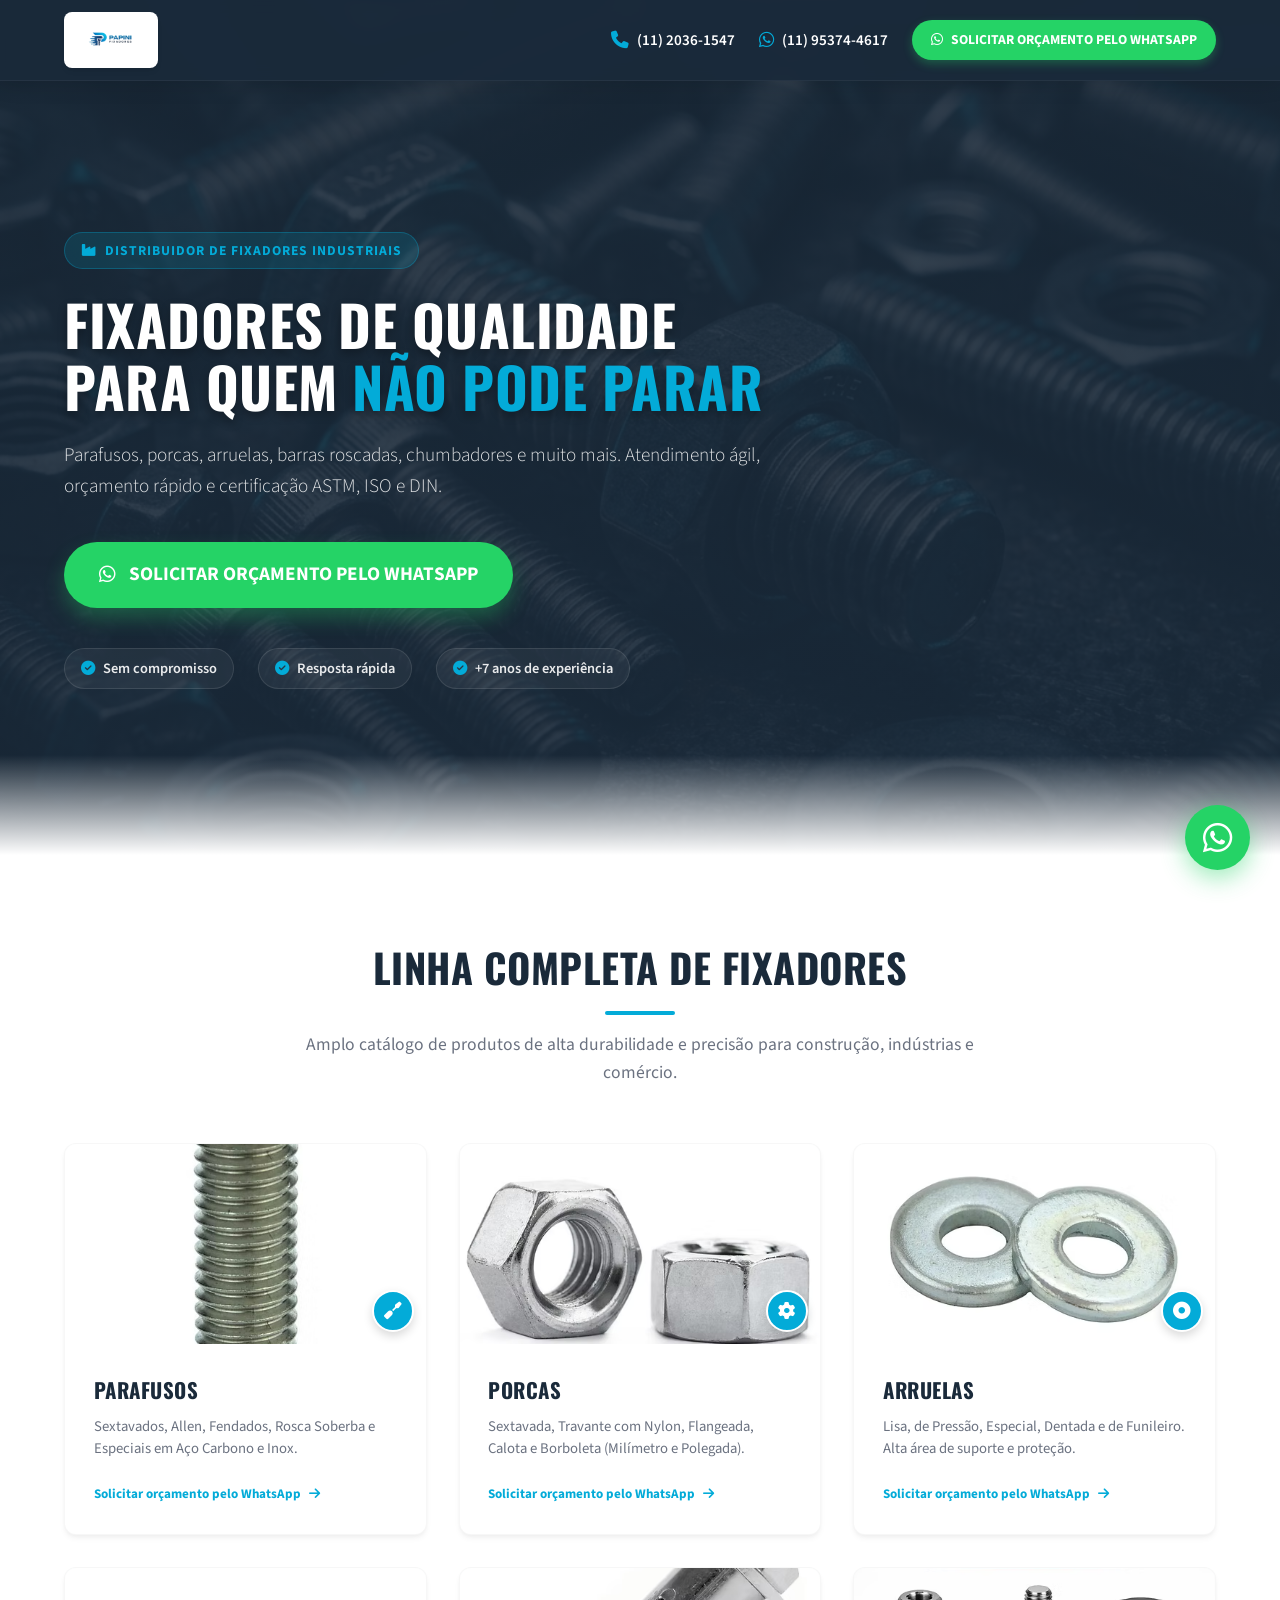
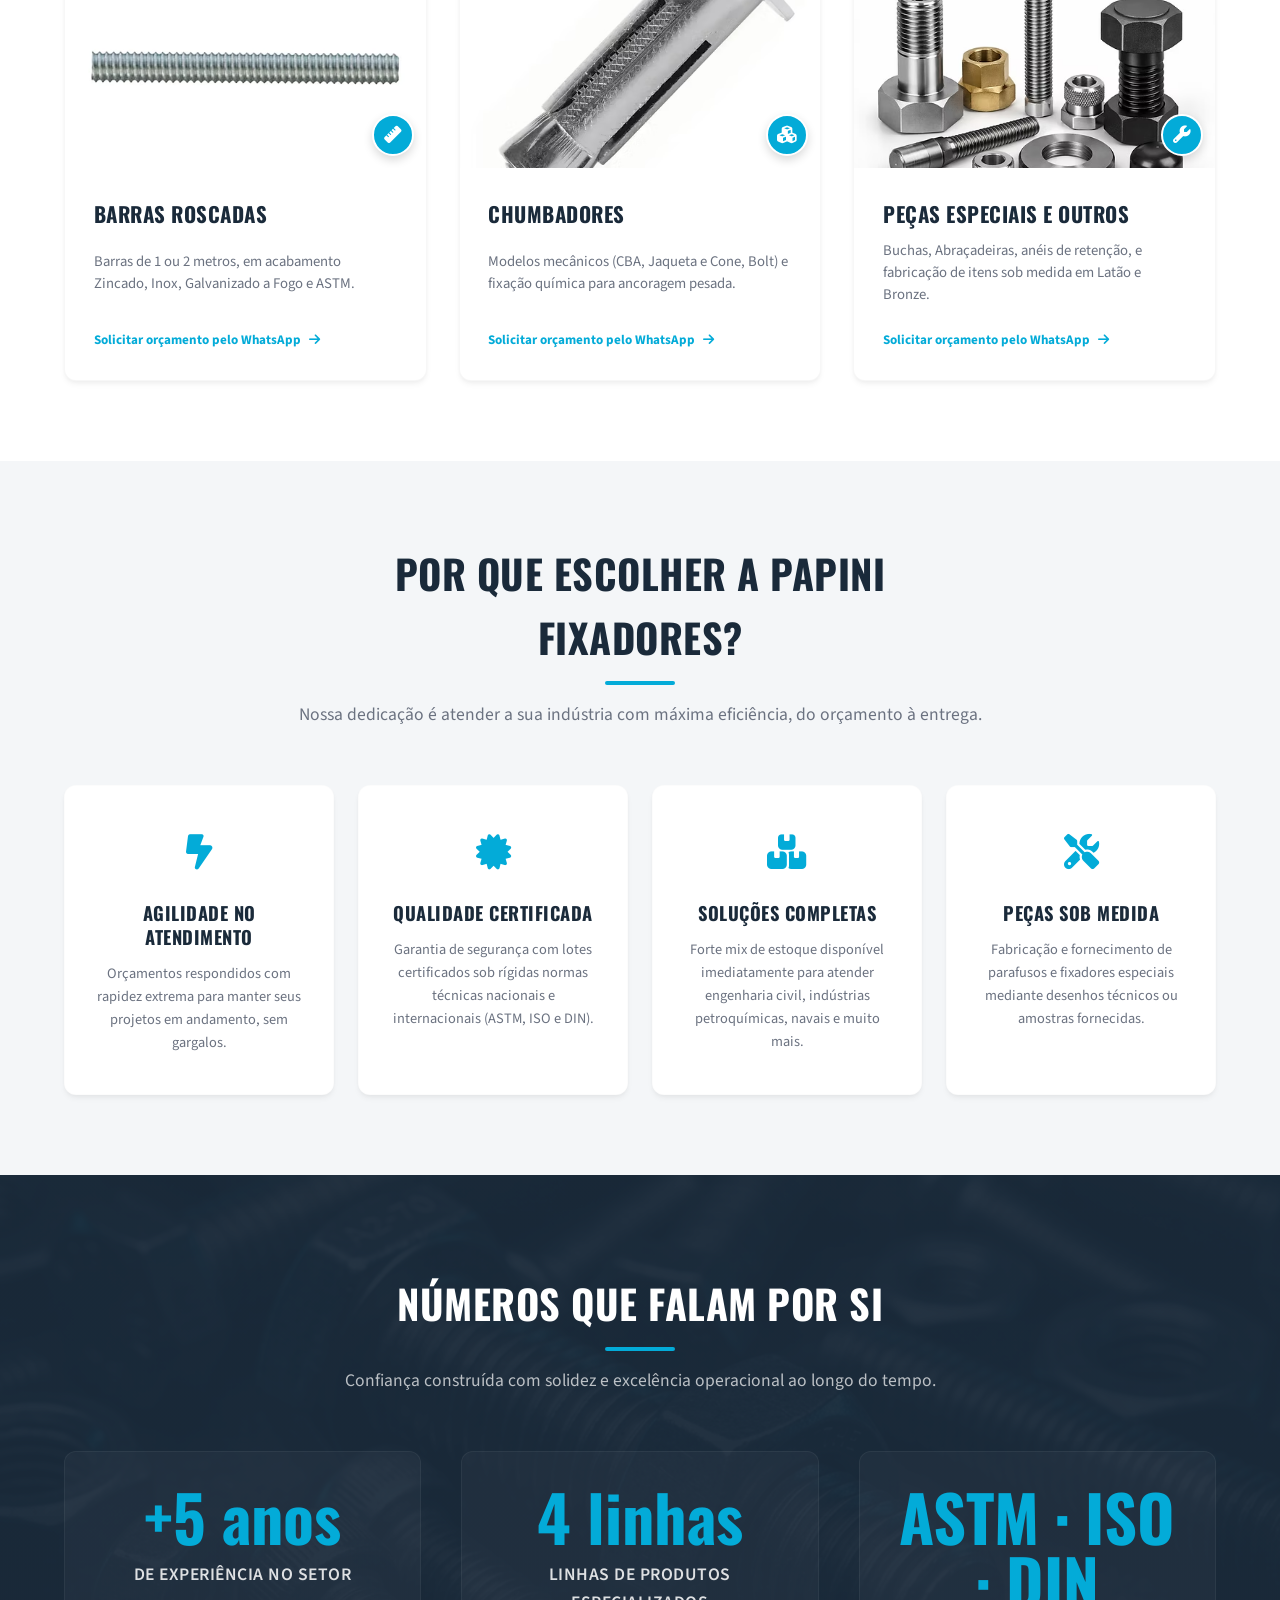
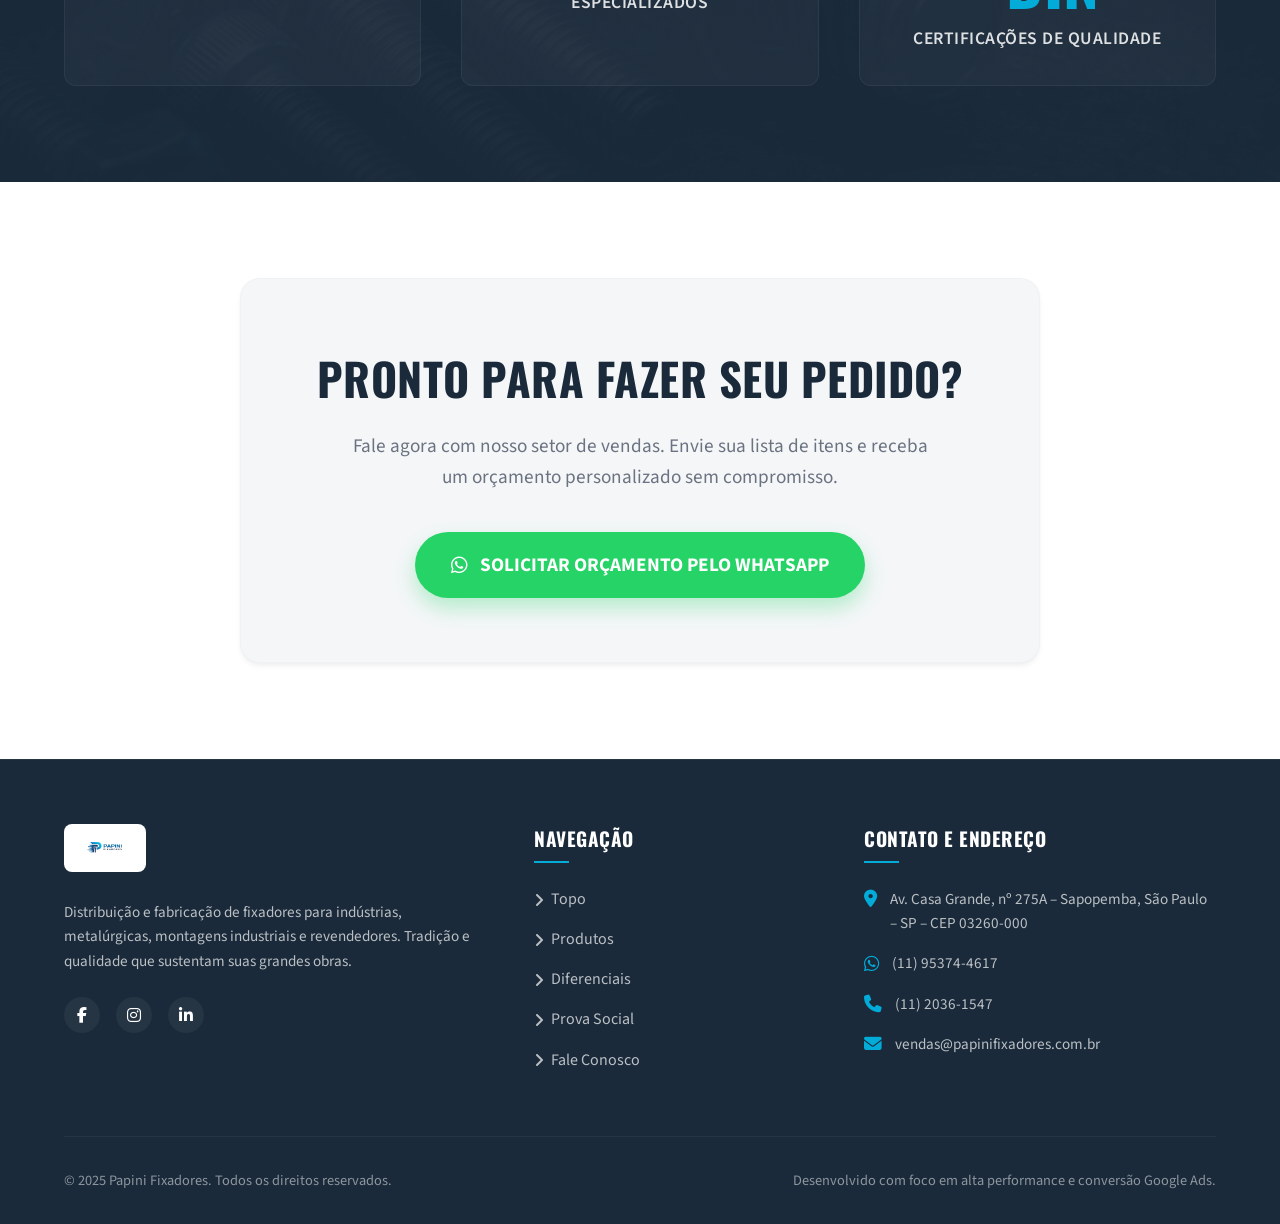
==== commit ed514448: "refactor: separate CSS file and standardize WhatsApp CTA text" ====
--- a/index.html
+++ b/index.html
@@ -31,1167 +31,7 @@
     })(window,document,'script','dataLayer','GTM-N5MZSDJ8');</script>
     <!-- End Google Tag Manager -->
     
-    <style>
-        /* CSS RESET & VARIABLES */
-        :root {
-            --primary-color: #03ABD8;
-            --primary-hover: #028eb4;
-            --dark-bg: #1A2A3A;
-            --dark-card: #223447;
-            --light-bg: #F4F6F8;
-            --text-main: #1A2A3A;
-            --text-sec: #6B7280;
-            --text-white: #FFFFFF;
-            --accent-orange: #F59E0B;
-            --whatsapp-green: #25D366;
-            --whatsapp-hover: #20ba5a;
-            --font-title: 'Oswald', sans-serif;
-            --font-body: 'Source Sans 3', sans-serif;
-            --transition-smooth: all 0.3s cubic-bezier(0.4, 0, 0.2, 1);
-            --border-radius: 12px;
-            --shadow-subtle: 0 4px 6px -1px rgba(0, 0, 0, 0.05), 0 2px 4px -1px rgba(0, 0, 0, 0.03);
-            --shadow-hover: 0 20px 25px -5px rgba(0, 0, 0, 0.1), 0 10px 10px -5px rgba(0, 0, 0, 0.04);
-            --container-padding: 0 1.5rem;
-        }
-
-        * {
-            margin: 0;
-            padding: 0;
-            box-sizing: border-box;
-        }
-
-        html {
-            scroll-behavior: smooth;
-            font-family: var(--font-body);
-            color: var(--text-main);
-            background-color: var(--text-white);
-        }
-
-        body {
-            line-height: 1.6;
-            overflow-x: hidden;
-        }
-
-        /* TYPOGRAPHY */
-        h1, h2, h3, h4, h5, h6 {
-            font-family: var(--font-title);
-            text-transform: uppercase;
-            font-weight: 700;
-            letter-spacing: 0.5px;
-        }
-
-        /* LAYOUT & CONTAINERS */
-        .container {
-            width: 100%;
-            max-width: 1200px;
-            margin: 0 auto;
-            padding: var(--container-padding);
-        }
-
-        section {
-            padding: 5rem 0;
-        }
-
-        /* HEADER & NAVIGATION */
-        header {
-            position: fixed;
-            top: 0;
-            left: 0;
-            width: 100%;
-            z-index: 1000;
-            background: rgba(26, 42, 58, 0.95);
-            backdrop-filter: blur(8px);
-            box-shadow: 0 4px 20px rgba(0, 0, 0, 0.1);
-            border-bottom: 1px solid rgba(255, 255, 255, 0.05);
-            transition: var(--transition-smooth);
-        }
-
-        header.scrolled {
-            background: rgba(26, 42, 58, 0.98);
-            padding: 0.5rem 0;
-        }
-
-        .header-container {
-            display: flex;
-            align-items: center;
-            justify-content: space-between;
-            height: 80px;
-            transition: var(--transition-smooth);
-        }
-
-        header.scrolled .header-container {
-            height: 70px;
-        }
-
-        .logo-box {
-            display: flex;
-            align-items: center;
-            background: var(--text-white);
-            padding: 6px 14px;
-            border-radius: 8px;
-            box-shadow: var(--shadow-subtle);
-            transition: var(--transition-smooth);
-        }
-
-        .logo-box:hover {
-            transform: scale(1.02);
-        }
-
-        .logo-box img {
-            height: 44px;
-            width: auto;
-            object-fit: contain;
-            display: block;
-        }
-
-        header.scrolled .logo-box img {
-            height: 38px;
-        }
-
-        .quick-contact {
-            display: flex;
-            align-items: center;
-            gap: 1.5rem;
-        }
-
-        .contact-item {
-            display: flex;
-            align-items: center;
-            gap: 0.5rem;
-            color: var(--text-white);
-            text-decoration: none;
-            font-size: 0.95rem;
-            font-weight: 600;
-            transition: var(--transition-smooth);
-        }
-
-        .contact-item i {
-            color: var(--primary-color);
-            font-size: 1.1rem;
-        }
-
-        .contact-item:hover {
-            color: var(--primary-color);
-        }
-
-        .header-cta {
-            background-color: var(--whatsapp-green);
-            color: var(--text-white);
-            padding: 0.6rem 1.2rem;
-            border-radius: 50px;
-            font-weight: 700;
-            display: flex;
-            align-items: center;
-            gap: 0.5rem;
-            text-decoration: none;
-            font-size: 0.9rem;
-            text-transform: uppercase;
-            box-shadow: 0 4px 10px rgba(37, 211, 102, 0.3);
-            transition: var(--transition-smooth);
-        }
-
-        .header-cta:hover {
-            background-color: var(--whatsapp-hover);
-            transform: translateY(-2px);
-            box-shadow: 0 6px 15px rgba(37, 211, 102, 0.4);
-        }
-
-        /* HERO SECTION */
-        #hero {
-            position: relative;
-            min-height: 95vh;
-            padding-top: 130px;
-            padding-bottom: 4rem;
-            background: linear-gradient(rgba(26, 42, 58, 0.88), rgba(26, 42, 58, 0.92)), url('./public/screws_bg.png') no-repeat center center / cover;
-            display: flex;
-            align-items: center;
-            color: var(--text-white);
-            overflow: hidden;
-        }
-
-        #hero::before {
-            content: '';
-            position: absolute;
-            bottom: 0;
-            left: 0;
-            width: 100%;
-            height: 100px;
-            background: linear-gradient(to top, rgba(255, 255, 255, 1), rgba(255, 255, 255, 0));
-            pointer-events: none;
-        }
-
-        .hero-content {
-            max-width: 750px;
-            z-index: 10;
-        }
-
-        .hero-badge-top {
-            display: inline-flex;
-            align-items: center;
-            gap: 0.5rem;
-            background: rgba(3, 171, 216, 0.15);
-            border: 1px solid rgba(3, 171, 216, 0.3);
-            padding: 0.4rem 1rem;
-            border-radius: 50px;
-            font-size: 0.85rem;
-            font-weight: 700;
-            text-transform: uppercase;
-            letter-spacing: 1px;
-            color: var(--primary-color);
-            margin-bottom: 1.5rem;
-        }
-
-        .hero-content h1 {
-            font-size: 3.5rem;
-            line-height: 1.1;
-            margin-bottom: 1.5rem;
-            text-shadow: 0 4px 10px rgba(0, 0, 0, 0.3);
-        }
-
-        .hero-content h1 span {
-            color: var(--primary-color);
-        }
-
-        .hero-content p {
-            font-size: 1.2rem;
-            margin-bottom: 2.5rem;
-            color: rgba(255, 255, 255, 0.85);
-            font-weight: 300;
-        }
-
-        /* CTA BUTTONS */
-        .cta-btn {
-            display: inline-flex;
-            align-items: center;
-            justify-content: center;
-            gap: 0.8rem;
-            background-color: var(--whatsapp-green);
-            color: var(--text-white);
-            padding: 1.1rem 2.2rem;
-            border-radius: 50px;
-            font-size: 1.2rem;
-            font-weight: 700;
-            text-transform: uppercase;
-            text-decoration: none;
-            box-shadow: 0 10px 20px rgba(37, 211, 102, 0.3);
-            transition: var(--transition-smooth);
-            position: relative;
-            overflow: hidden;
-            border: none;
-            cursor: pointer;
-        }
-
-        .cta-btn::after {
-            content: '';
-            position: absolute;
-            top: 0;
-            left: -50%;
-            width: 200%;
-            height: 100%;
-            background: linear-gradient(
-                to right,
-                rgba(255, 255, 255, 0) 0%,
-                rgba(255, 255, 255, 0.3) 50%,
-                rgba(255, 255, 255, 0) 100%
-            );
-            transform: skewX(-25deg);
-            transition: 0.75s;
-            opacity: 0;
-        }
-
-        .cta-btn:hover {
-            background-color: var(--whatsapp-hover);
-            transform: translateY(-3px);
-            box-shadow: 0 15px 30px rgba(37, 211, 102, 0.45);
-        }
-
-        .cta-btn:hover::after {
-            left: 125%;
-            opacity: 1;
-            transition: 0.75s ease;
-        }
-
-        .pulse-btn {
-            animation: pulseEffect 2s infinite;
-        }
-
-        @keyframes pulseEffect {
-            0% {
-                box-shadow: 0 0 0 0 rgba(37, 211, 102, 0.7);
-            }
-            70% {
-                box-shadow: 0 0 0 15px rgba(37, 211, 102, 0);
-            }
-            100% {
-                box-shadow: 0 0 0 0 rgba(37, 211, 102, 0);
-            }
-        }
-
-        .hero-badges-bottom {
-            margin-top: 2.5rem;
-            display: flex;
-            flex-wrap: wrap;
-            gap: 1.5rem;
-        }
-
-        .hero-badge-item {
-            display: flex;
-            align-items: center;
-            gap: 0.5rem;
-            font-size: 0.9rem;
-            font-weight: 600;
-            color: rgba(255, 255, 255, 0.9);
-            background: rgba(255, 255, 255, 0.05);
-            padding: 0.5rem 1rem;
-            border-radius: 50px;
-            border: 1px solid rgba(255, 255, 255, 0.1);
-        }
-
-        .hero-badge-item i {
-            color: var(--primary-color);
-        }
-
-        /* SECTION HEADERS */
-        .section-header {
-            text-align: center;
-            max-width: 700px;
-            margin: 0 auto 3.5rem;
-        }
-
-        .section-header h2 {
-            font-size: 2.5rem;
-            color: var(--dark-bg);
-            position: relative;
-            padding-bottom: 1rem;
-            margin-bottom: 1rem;
-        }
-
-        .section-header h2::after {
-            content: '';
-            position: absolute;
-            bottom: 0;
-            left: 50%;
-            transform: translateX(-50%);
-            width: 70px;
-            height: 4px;
-            background-color: var(--primary-color);
-            border-radius: 2px;
-        }
-
-        .section-header p {
-            color: var(--text-sec);
-            font-size: 1.1rem;
-        }
-
-        /* PRODUCTS SECTION */
-        #produtos {
-            background-color: var(--text-white);
-        }
-
-        .produtos-grid {
-            display: grid;
-            grid-template-columns: repeat(3, 1fr);
-            gap: 2rem;
-        }
-
-        .produto-card {
-            background-color: var(--text-white);
-            border-radius: var(--border-radius);
-            box-shadow: var(--shadow-subtle);
-            border: 1px solid rgba(0, 0, 0, 0.03);
-            transition: var(--transition-smooth);
-            display: flex;
-            flex-direction: column;
-            position: relative;
-            overflow: hidden;
-        }
-
-        .produto-card::before {
-            content: '';
-            position: absolute;
-            top: 0;
-            left: 0;
-            width: 100%;
-            height: 4px;
-            background-color: var(--primary-color);
-            transform: scaleX(0);
-            transform-origin: left;
-            transition: var(--transition-smooth);
-            z-index: 10;
-        }
-
-        .produto-card:hover {
-            transform: translateY(-5px);
-            box-shadow: var(--shadow-hover);
-        }
-
-        .produto-card:hover::before {
-            transform: scaleX(1);
-        }
-
-        .produto-img-container {
-            position: relative;
-            width: 100%;
-            height: 200px;
-            overflow: hidden;
-            background-color: #f7f9fa;
-        }
-
-        .produto-img {
-            width: 100%;
-            height: 100%;
-            object-fit: cover;
-            transition: var(--transition-smooth);
-        }
-
-        .produto-card:hover .produto-img {
-            transform: scale(1.08);
-        }
-
-        .produto-icon-badge {
-            position: absolute;
-            bottom: 12px;
-            right: 12px;
-            width: 42px;
-            height: 42px;
-            border-radius: 50%;
-            background-color: var(--primary-color);
-            color: var(--text-white);
-            display: flex;
-            align-items: center;
-            justify-content: center;
-            font-size: 1.1rem;
-            box-shadow: 0 4px 10px rgba(0, 0, 0, 0.15);
-            border: 2px solid var(--text-white);
-            transition: var(--transition-smooth);
-            z-index: 2;
-        }
-
-        .produto-card:hover .produto-icon-badge {
-            background-color: var(--dark-bg);
-            transform: rotate(15deg) scale(1.1);
-        }
-
-        .produto-content {
-            padding: 1.8rem;
-            display: flex;
-            flex-direction: column;
-            flex-grow: 1;
-            justify-content: space-between;
-        }
-
-        .produto-card h3 {
-            font-size: 1.3rem;
-            color: var(--dark-bg);
-            margin-bottom: 0.6rem;
-        }
-
-        .produto-card p {
-            color: var(--text-sec);
-            font-size: 0.92rem;
-            margin-bottom: 1.5rem;
-            line-height: 1.5;
-        }
-
-        .produto-link {
-            display: inline-flex;
-            align-items: center;
-            gap: 0.5rem;
-            color: var(--primary-color);
-            font-weight: 700;
-            text-decoration: none;
-            font-size: 0.9rem;
-            text-transform: uppercase;
-            letter-spacing: 0.5px;
-            transition: var(--transition-smooth);
-        }
-
-        .produto-link i {
-            font-size: 0.8rem;
-            transition: var(--transition-smooth);
-        }
-
-        .produto-card:hover .produto-link {
-            color: var(--primary-hover);
-        }
-
-        .produto-card:hover .produto-link i {
-            transform: translateX(5px);
-        }
-
-        /* DIFERENCIAIS SECTION */
-        #diferenciais {
-            background-color: var(--light-bg);
-        }
-
-        #diferenciais .section-header h2 {
-            color: var(--dark-bg);
-        }
-
-        .diferenciais-grid {
-            display: grid;
-            grid-template-columns: repeat(4, 1fr);
-            gap: 1.5rem;
-        }
-
-        .diferencial-card {
-            background-color: var(--text-white);
-            border-radius: var(--border-radius);
-            padding: 2.5rem 1.8rem;
-            box-shadow: var(--shadow-subtle);
-            border: 1px solid rgba(0, 0, 0, 0.01);
-            transition: var(--transition-smooth);
-            text-align: center;
-        }
-
-        .diferencial-card:hover {
-            transform: translateY(-3px);
-            box-shadow: var(--shadow-hover);
-        }
-
-        .diferencial-icon {
-            font-size: 2.2rem;
-            color: var(--primary-color);
-            margin-bottom: 1.2rem;
-            display: inline-block;
-            transition: var(--transition-smooth);
-        }
-
-        .diferencial-card:hover .diferencial-icon {
-            transform: scale(1.15);
-        }
-
-        .diferencial-card h3 {
-            font-size: 1.15rem;
-            color: var(--dark-bg);
-            margin-bottom: 0.8rem;
-            line-height: 1.3;
-        }
-
-        .diferencial-card p {
-            color: var(--text-sec);
-            font-size: 0.9rem;
-        }
-
-        /* SOCIAL PROOF / STATS */
-        #social-proof {
-            background: linear-gradient(rgba(26, 42, 58, 0.95), rgba(26, 42, 58, 0.98)), url('./public/screws_bg.png') no-repeat center center / cover;
-            color: var(--text-white);
-            padding: 6rem 0;
-        }
-
-        #social-proof .section-header h2 {
-            color: var(--text-white);
-        }
-
-        #social-proof .section-header p {
-            color: rgba(255, 255, 255, 0.7);
-        }
-
-        .stats-grid {
-            display: grid;
-            grid-template-columns: repeat(3, 1fr);
-            gap: 2.5rem;
-            text-align: center;
-        }
-
-        .stat-item {
-            padding: 2rem;
-            background: rgba(255, 255, 255, 0.03);
-            border-radius: var(--border-radius);
-            border: 1px solid rgba(255, 255, 255, 0.05);
-            transition: var(--transition-smooth);
-        }
-
-        .stat-item:hover {
-            background: rgba(255, 255, 255, 0.05);
-            border-color: rgba(3, 171, 216, 0.3);
-            transform: translateY(-3px);
-        }
-
-        .stat-number {
-            font-family: var(--font-title);
-            font-size: 4rem;
-            font-weight: 700;
-            color: var(--primary-color);
-            line-height: 1;
-            margin-bottom: 0.8rem;
-            display: block;
-        }
-
-        .stat-description {
-            font-size: 1.1rem;
-            color: rgba(255, 255, 255, 0.85);
-            text-transform: uppercase;
-            letter-spacing: 0.5px;
-            font-weight: 600;
-        }
-
-        /* CTA FINAL SECTION */
-        #cta-final {
-            background-color: var(--text-white);
-            text-align: center;
-            padding: 6rem 0;
-            position: relative;
-        }
-
-        #cta-final .cta-wrapper {
-            max-width: 800px;
-            margin: 0 auto;
-            background-color: var(--light-bg);
-            padding: 4rem 2rem;
-            border-radius: 20px;
-            box-shadow: var(--shadow-subtle);
-            border: 1px solid rgba(0, 0, 0, 0.02);
-        }
-
-        #cta-final h2 {
-            font-size: 2.8rem;
-            margin-bottom: 1rem;
-            color: var(--dark-bg);
-        }
-
-        #cta-final p {
-            font-size: 1.2rem;
-            color: var(--text-sec);
-            margin-bottom: 2.5rem;
-            max-width: 600px;
-            margin-left: auto;
-            margin-right: auto;
-        }
-
-        /* FOOTER */
-        footer {
-            background-color: var(--dark-bg);
-            color: var(--text-white);
-            padding: 4rem 0 2rem;
-            border-top: 1px solid rgba(255, 255, 255, 0.05);
-        }
-
-        .footer-grid {
-            display: grid;
-            grid-template-columns: 1.2fr 0.8fr 1fr;
-            gap: 3rem;
-            margin-bottom: 3rem;
-        }
-
-        .footer-logo img {
-            height: 48px;
-            width: auto;
-            object-fit: contain;
-            background: var(--text-white);
-            padding: 6px 14px;
-            border-radius: 8px;
-            margin-bottom: 1.2rem;
-            display: inline-block;
-        }
-
-        .footer-desc {
-            color: rgba(255, 255, 255, 0.7);
-            font-size: 0.95rem;
-            margin-bottom: 1.5rem;
-        }
-
-        .footer-socials {
-            display: flex;
-            gap: 1rem;
-        }
-
-        .footer-socials a {
-            width: 36px;
-            height: 36px;
-            border-radius: 50%;
-            background: rgba(255, 255, 255, 0.05);
-            display: flex;
-            align-items: center;
-            justify-content: center;
-            color: var(--text-white);
-            text-decoration: none;
-            transition: var(--transition-smooth);
-        }
-
-        .footer-socials a:hover {
-            background: var(--primary-color);
-            transform: translateY(-2px);
-        }
-
-        .footer-title {
-            font-size: 1.2rem;
-            margin-bottom: 1.5rem;
-            color: var(--text-white);
-            position: relative;
-            padding-bottom: 0.5rem;
-        }
-
-        .footer-title::after {
-            content: '';
-            position: absolute;
-            bottom: 0;
-            left: 0;
-            width: 35px;
-            height: 2px;
-            background-color: var(--primary-color);
-        }
-
-        .footer-links {
-            list-style: none;
-        }
-
-        .footer-links li {
-            margin-bottom: 0.8rem;
-        }
-
-        .footer-links a {
-            color: rgba(255, 255, 255, 0.7);
-            text-decoration: none;
-            transition: var(--transition-smooth);
-            display: inline-flex;
-            align-items: center;
-            gap: 0.4rem;
-        }
-
-        .footer-links a:hover {
-            color: var(--primary-color);
-            transform: translateX(4px);
-        }
-
-        .footer-contact {
-            list-style: none;
-        }
-
-        .footer-contact li {
-            margin-bottom: 1rem;
-            display: flex;
-            align-items: flex-start;
-            gap: 0.8rem;
-            color: rgba(255, 255, 255, 0.7);
-            font-size: 0.95rem;
-        }
-
-        .footer-contact li i {
-            color: var(--primary-color);
-            font-size: 1.1rem;
-            margin-top: 0.2rem;
-            flex-shrink: 0;
-        }
-
-        .footer-contact li a {
-            color: rgba(255, 255, 255, 0.7);
-            text-decoration: none;
-            transition: var(--transition-smooth);
-        }
-
-        .footer-contact li a:hover {
-            color: var(--primary-color);
-        }
-
-        .footer-bottom {
-            padding-top: 2rem;
-            border-top: 1px solid rgba(255, 255, 255, 0.05);
-            display: flex;
-            justify-content: space-between;
-            align-items: center;
-            font-size: 0.9rem;
-            color: rgba(255, 255, 255, 0.5);
-        }
-
-        .footer-bottom p {
-            margin: 0;
-        }
-
-        /* FLOATING WHATSAPP BUTTON */
-        .whatsapp-float {
-            position: fixed;
-            bottom: 30px;
-            right: 30px;
-            width: 65px;
-            height: 65px;
-            background-color: var(--whatsapp-green);
-            color: var(--text-white);
-            border-radius: 50%;
-            display: flex;
-            align-items: center;
-            justify-content: center;
-            font-size: 2.1rem;
-            box-shadow: 0 8px 24px rgba(37, 211, 102, 0.45);
-            z-index: 1001;
-            border: none;
-            cursor: pointer;
-            transition: all 0.3s cubic-bezier(0.175, 0.885, 0.32, 1.275);
-            transform: translateY(100px) scale(0);
-            opacity: 0;
-            pointer-events: none;
-        }
-
-        .whatsapp-float.show {
-            transform: translateY(0) scale(1);
-            opacity: 1;
-            pointer-events: auto;
-        }
-
-        .whatsapp-float:hover {
-            background-color: var(--whatsapp-hover);
-            transform: scale(1.1);
-            box-shadow: 0 10px 28px rgba(37, 211, 102, 0.6);
-        }
-
-        /* WHATSAPP CHAT WIDGET */
-        .whatsapp-chat-container {
-            position: fixed;
-            bottom: 110px;
-            right: 30px;
-            width: 350px;
-            background-color: #F0F2F5;
-            border-radius: 16px;
-            box-shadow: 0 12px 30px rgba(0, 0, 0, 0.15);
-            z-index: 1000;
-            overflow: hidden;
-            display: flex;
-            flex-direction: column;
-            font-family: var(--font-body);
-            transform: translateY(20px) scale(0.95);
-            opacity: 0;
-            pointer-events: none;
-            transition: all 0.3s cubic-bezier(0.175, 0.885, 0.32, 1.275);
-            border: 1px solid rgba(0, 0, 0, 0.05);
-        }
-
-        .whatsapp-chat-container.open {
-            transform: translateY(0) scale(1);
-            opacity: 1;
-            pointer-events: auto;
-        }
-
-        .whatsapp-chat-header {
-            background-color: #075E54;
-            padding: 1.2rem;
-            display: flex;
-            align-items: center;
-            justify-content: space-between;
-            color: var(--text-white);
-        }
-
-        .whatsapp-chat-profile {
-            display: flex;
-            align-items: center;
-            gap: 0.8rem;
-        }
-
-        .whatsapp-avatar-container {
-            position: relative;
-            width: 45px;
-            height: 45px;
-            border-radius: 50%;
-            background: var(--text-white);
-            padding: 2px;
-            display: flex;
-            align-items: center;
-            justify-content: center;
-            box-shadow: 0 2px 5px rgba(0,0,0,0.1);
-        }
-
-        .whatsapp-avatar-container img {
-            width: 100%;
-            height: 100%;
-            object-fit: contain;
-            border-radius: 50%;
-        }
-
-        .whatsapp-status-dot {
-            position: absolute;
-            bottom: 1px;
-            right: 1px;
-            width: 12px;
-            height: 12px;
-            background-color: #25D366;
-            border: 2px solid #075E54;
-            border-radius: 50%;
-        }
-
-        .whatsapp-chat-profile-info {
-            display: flex;
-            flex-direction: column;
-        }
-
-        .whatsapp-chat-name {
-            font-weight: 700;
-            font-size: 1rem;
-            line-height: 1.2;
-            letter-spacing: 0.3px;
-        }
-
-        .whatsapp-chat-status {
-            font-size: 0.75rem;
-            color: rgba(255, 255, 255, 0.85);
-            margin-top: 2px;
-        }
-
-        .whatsapp-chat-close {
-            background: none;
-            border: none;
-            color: rgba(255, 255, 255, 0.8);
-            font-size: 1.6rem;
-            cursor: pointer;
-            line-height: 1;
-            padding: 0 4px;
-            transition: var(--transition-smooth);
-        }
-
-        .whatsapp-chat-close:hover {
-            color: var(--text-white);
-            transform: scale(1.1);
-        }
-
-        .whatsapp-chat-body {
-            padding: 1.5rem 1.2rem;
-            background-image: url("data:image/svg+xml,%3Csvg xmlns='http://www.w3.org/2000/svg' width='80' height='80' viewBox='0 0 80 80'%3E%3Cg fill='%23e5ddd5' fill-opacity='0.4'%3E%3Cpath fill-rule='evenodd' d='M11 18c3.866 0 7-3.134 7-7s-3.134-7-7-7-7 3.134-7 7 3.134 7 7 7zm48 25c3.866 0 7-3.134 7-7s-3.134-7-7-7-7 3.134-7 7 3.134 7 7 7zm-43-7c1.657 0 3-1.343 3-3s-1.343-3-3-3-3 1.343-3 3 1.343 3 3 3zm63 31c1.657 0 3-1.343 3-3s-1.343-3-3-3-3 1.343-3 3 1.343 3 3 3zM34 90c1.657 0 3-1.343 3-3s-1.343-3-3-3-3 1.343-3 3 1.343 3 3 3zm1-61c3.148 0 5.7-2.552 5.7-5.7 0-3.148-2.552-5.7-5.7-5.7-3.148 0-5.7 2.552-5.7 5.7 0 3.148 2.552 5.7 5.7 5.7zm50 11c3.148 0 5.7-2.552 5.7-5.7 0-3.148-2.552-5.7-5.7-5.7-3.148 0-5.7 2.552-5.7 5.7 0 3.148 2.552 5.7 5.7 5.7zm-21-9c1.657 0 3-1.343 3-3s-1.343-3-3-3-3 1.343-3 3 1.343 3 3 3zM60 20c2.21 0 4-1.79 4-4s-1.79-4-4-4-4 1.79-4 4 1.79 4 4 4zM30 50c2.21 0 4-1.79 4-4s-1.79-4-4-4-4 1.79-4 4 1.79 4 4 4zm40 40c2.21 0 4-1.79 4-4s-1.79-4-4-4-4 1.79-4 4 1.79 4 4 4zM20 70c2.21 0 4-1.79 4-4s-1.79-4-4-4-4 1.79-4 4 1.79 4 4 4z'/%3E%3C/g%3E%3C/svg%3E");
-            background-color: #E5DDD5;
-        }
-
-        .whatsapp-chat-card {
-            display: flex;
-            gap: 0.8rem;
-            background: var(--text-white);
-            padding: 1.2rem;
-            border-radius: 12px;
-            text-decoration: none;
-            color: var(--text-main);
-            box-shadow: 0 4px 10px rgba(0, 0, 0, 0.08);
-            border: 1px solid rgba(0, 0, 0, 0.02);
-            transition: var(--transition-smooth);
-            position: relative;
-        }
-
-        .whatsapp-chat-card::after {
-            content: '';
-            position: absolute;
-            top: 22px;
-            left: -8px;
-            width: 0;
-            height: 0;
-            border-top: 8px solid transparent;
-            border-bottom: 8px solid transparent;
-            border-right: 8px solid var(--text-white);
-        }
-
-        .whatsapp-chat-card:hover {
-            transform: translateY(-2px);
-            box-shadow: 0 8px 20px rgba(0, 0, 0, 0.12);
-        }
-
-        .whatsapp-chat-card-avatar {
-            position: relative;
-            width: 18px;
-            height: 18px;
-            background-color: #e6ebe6;
-            border-radius: 50%;
-            display: flex;
-            align-items: center;
-            justify-content: center;
-            flex-shrink: 0;
-            margin-top: 3px;
-        }
-
-        .whatsapp-chat-dot-inner {
-            width: 8px;
-            height: 8px;
-            background-color: #075E54;
-            border-radius: 50%;
-        }
-
-        .whatsapp-chat-card-content {
-            display: flex;
-            flex-direction: column;
-            gap: 0.4rem;
-        }
-
-        .whatsapp-chat-card-title {
-            font-weight: 700;
-            font-size: 0.95rem;
-            color: #075E54;
-        }
-
-        .whatsapp-chat-card-text {
-            font-size: 0.88rem;
-            color: var(--text-sec);
-            line-height: 1.45;
-        }
-
-        .whatsapp-chat-card-link {
-            font-weight: 700;
-            font-size: 0.88rem;
-            color: #075E54;
-            display: flex;
-            align-items: center;
-            gap: 0.3rem;
-            margin-top: 0.4rem;
-            transition: var(--transition-smooth);
-        }
-
-        .whatsapp-chat-card:hover .whatsapp-chat-card-link {
-            color: #25D366;
-        }
-
-        /* RESPONSIVE DESIGN - MEDIA QUERIES (MOBILE FIRST) */
-        
-        /* Mobile max (under 768px) */
-        @media (max-width: 767px) {
-            section {
-                padding: 3.5rem 0;
-            }
-
-            .quick-contact {
-                display: none; /* Hide quick phone list, keep logo and CTA in header */
-            }
-
-            .logo-box {
-                padding: 4px 10px;
-            }
-
-            .logo-box img {
-                height: 34px;
-            }
-
-            .header-container {
-                height: 65px;
-            }
-            
-            header.scrolled .header-container {
-                height: 60px;
-            }
-
-            #hero {
-                padding-top: 100px;
-                min-height: 80vh;
-                text-align: center;
-            }
-
-            .hero-content h1 {
-                font-size: 2.2rem;
-            }
-
-            .hero-content p {
-                font-size: 1.05rem;
-                margin-bottom: 2rem;
-            }
-
-            .cta-btn {
-                padding: 0.9rem 1.8rem;
-                font-size: 1.05rem;
-                width: 100%;
-            }
-
-            .hero-badges-bottom {
-                justify-content: center;
-                gap: 0.8rem;
-            }
-
-            .hero-badge-item {
-                font-size: 0.8rem;
-                padding: 0.4rem 0.8rem;
-            }
-
-            .section-header {
-                margin-bottom: 2.5rem;
-            }
-
-            .section-header h2 {
-                font-size: 2rem;
-            }
-
-            .produtos-grid {
-                grid-template-columns: 1fr;
-                gap: 1.5rem;
-            }
-
-            .diferenciais-grid {
-                grid-template-columns: 1fr;
-                gap: 1.2rem;
-            }
-
-            .stats-grid {
-                grid-template-columns: 1fr;
-                gap: 1.5rem;
-            }
-
-            .stat-number {
-                font-size: 3.2rem;
-            }
-
-            #cta-final h2 {
-                font-size: 2rem;
-            }
-
-            #cta-final p {
-                font-size: 1.05rem;
-            }
-
-            #cta-final .cta-wrapper {
-                padding: 2.5rem 1.2rem;
-            }
-
-            .footer-grid {
-                grid-template-columns: 1fr;
-                gap: 2rem;
-            }
-
-            .footer-bottom {
-                flex-direction: column;
-                gap: 1rem;
-                text-align: center;
-            }
-            
-            .whatsapp-float {
-                bottom: 20px;
-                right: 20px;
-                width: 55px;
-                height: 55px;
-                font-size: 1.8rem;
-            }
-
-            .whatsapp-chat-container {
-                bottom: 85px;
-                right: 20px;
-                width: calc(100vw - 40px);
-                max-width: 320px;
-            }
-        }
-
-        /* Tablets (768px to 1023px) */
-        @media (min-width: 768px) and (max-width: 1023px) {
-            #hero {
-                text-align: center;
-            }
-
-            .hero-content {
-                margin: 0 auto;
-            }
-
-            .hero-content h1 {
-                font-size: 3rem;
-            }
-
-            .hero-badges-bottom {
-                justify-content: center;
-            }
-
-            .produtos-grid {
-                grid-template-columns: repeat(2, 1fr);
-            }
-
-            .diferenciais-grid {
-                grid-template-columns: repeat(2, 1fr);
-            }
-
-            .footer-grid {
-                grid-template-columns: 1.2fr 1fr;
-            }
-
-            .footer-grid > :first-child {
-                grid-column: span 2;
-            }
-        }
-    </style>
+    <link rel="stylesheet" href="./index.css">
 </head>
 <body>
     <!-- Google Tag Manager (noscript) -->
@@ -1228,7 +68,7 @@
                    class="header-cta"
                    id="header-cta-btn">
                     <i class="fa-brands fa-whatsapp"></i>
-                    Orçamento
+                    Solicitar orçamento pelo WhatsApp
                 </a>
             </div>
         </div>
@@ -1251,7 +91,7 @@
                    rel="noopener noreferrer" 
                    class="cta-btn pulse-btn"
                    id="hero-cta-btn">
-                    <i class="fa-brands fa-whatsapp"></i> Falar no WhatsApp agora
+                    <i class="fa-brands fa-whatsapp"></i> Solicitar orçamento pelo WhatsApp
                 </a>
                 <div class="hero-badges-bottom">
                     <div class="hero-badge-item">
@@ -1293,7 +133,7 @@
                            rel="noopener noreferrer" 
                            class="produto-link"
                            id="prod-parafusos-cta">
-                            Cotar Parafusos <i class="fa-solid fa-arrow-right"></i>
+                            Solicitar orçamento pelo WhatsApp <i class="fa-solid fa-arrow-right"></i>
                         </a>
                     </div>
                 </div>
@@ -1314,7 +154,7 @@
                            rel="noopener noreferrer" 
                            class="produto-link"
                            id="prod-porcas-cta">
-                            Cotar Porcas <i class="fa-solid fa-arrow-right"></i>
+                            Solicitar orçamento pelo WhatsApp <i class="fa-solid fa-arrow-right"></i>
                         </a>
                     </div>
                 </div>
@@ -1335,7 +175,7 @@
                            rel="noopener noreferrer" 
                            class="produto-link"
                            id="prod-arruelas-cta">
-                            Cotar Arruelas <i class="fa-solid fa-arrow-right"></i>
+                            Solicitar orçamento pelo WhatsApp <i class="fa-solid fa-arrow-right"></i>
                         </a>
                     </div>
                 </div>
@@ -1356,7 +196,7 @@
                            rel="noopener noreferrer" 
                            class="produto-link"
                            id="prod-barras-cta">
-                            Cotar Barras <i class="fa-solid fa-arrow-right"></i>
+                            Solicitar orçamento pelo WhatsApp <i class="fa-solid fa-arrow-right"></i>
                         </a>
                     </div>
                 </div>
@@ -1377,7 +217,7 @@
                            rel="noopener noreferrer" 
                            class="produto-link"
                            id="prod-chumbadores-cta">
-                            Cotar Chumbadores <i class="fa-solid fa-arrow-right"></i>
+                            Solicitar orçamento pelo WhatsApp <i class="fa-solid fa-arrow-right"></i>
                         </a>
                     </div>
                 </div>
@@ -1398,7 +238,7 @@
                            rel="noopener noreferrer" 
                            class="produto-link"
                            id="prod-outros-cta">
-                            Cotar Outros <i class="fa-solid fa-arrow-right"></i>
+                            Solicitar orçamento pelo WhatsApp <i class="fa-solid fa-arrow-right"></i>
                         </a>
                     </div>
                 </div>
@@ -1585,7 +425,7 @@
                 <div class="whatsapp-chat-card-content">
                     <span class="whatsapp-chat-card-title">Atendimento Online</span>
                     <span class="whatsapp-chat-card-text">Olá! Como podemos ajudar com o seu orçamento de fixadores?</span>
-                    <span class="whatsapp-chat-card-link">Iniciar Conversa <i class="fa-solid fa-angle-right"></i></span>
+                    <span class="whatsapp-chat-card-link">Solicitar orçamento pelo WhatsApp <i class="fa-solid fa-angle-right"></i></span>
                 </div>
             </a>
         </div>
--- a/index.css
+++ b/index.css
@@ -0,0 +1,1158 @@
+/* CSS RESET & VARIABLES */
+:root {
+    --primary-color: #03ABD8;
+    --primary-hover: #028eb4;
+    --dark-bg: #1A2A3A;
+    --dark-card: #223447;
+    --light-bg: #F4F6F8;
+    --text-main: #1A2A3A;
+    --text-sec: #6B7280;
+    --text-white: #FFFFFF;
+    --accent-orange: #F59E0B;
+    --whatsapp-green: #25D366;
+    --whatsapp-hover: #20ba5a;
+    --font-title: 'Oswald', sans-serif;
+    --font-body: 'Source Sans 3', sans-serif;
+    --transition-smooth: all 0.3s cubic-bezier(0.4, 0, 0.2, 1);
+    --border-radius: 12px;
+    --shadow-subtle: 0 4px 6px -1px rgba(0, 0, 0, 0.05), 0 2px 4px -1px rgba(0, 0, 0, 0.03);
+    --shadow-hover: 0 20px 25px -5px rgba(0, 0, 0, 0.1), 0 10px 10px -5px rgba(0, 0, 0, 0.04);
+    --container-padding: 0 1.5rem;
+}
+
+* {
+    margin: 0;
+    padding: 0;
+    box-sizing: border-box;
+}
+
+html {
+    scroll-behavior: smooth;
+    font-family: var(--font-body);
+    color: var(--text-main);
+    background-color: var(--text-white);
+}
+
+body {
+    line-height: 1.6;
+    overflow-x: hidden;
+}
+
+/* TYPOGRAPHY */
+h1, h2, h3, h4, h5, h6 {
+    font-family: var(--font-title);
+    text-transform: uppercase;
+    font-weight: 700;
+    letter-spacing: 0.5px;
+}
+
+/* LAYOUT & CONTAINERS */
+.container {
+    width: 100%;
+    max-width: 1200px;
+    margin: 0 auto;
+    padding: var(--container-padding);
+}
+
+section {
+    padding: 5rem 0;
+}
+
+/* HEADER & NAVIGATION */
+header {
+    position: fixed;
+    top: 0;
+    left: 0;
+    width: 100%;
+    z-index: 1000;
+    background: rgba(26, 42, 58, 0.95);
+    backdrop-filter: blur(8px);
+    box-shadow: 0 4px 20px rgba(0, 0, 0, 0.1);
+    border-bottom: 1px solid rgba(255, 255, 255, 0.05);
+    transition: var(--transition-smooth);
+}
+
+header.scrolled {
+    background: rgba(26, 42, 58, 0.98);
+    padding: 0.5rem 0;
+}
+
+.header-container {
+    display: flex;
+    align-items: center;
+    justify-content: space-between;
+    height: 80px;
+    transition: var(--transition-smooth);
+}
+
+header.scrolled .header-container {
+    height: 70px;
+}
+
+.logo-box {
+    display: flex;
+    align-items: center;
+    background: var(--text-white);
+    padding: 6px 14px;
+    border-radius: 8px;
+    box-shadow: var(--shadow-subtle);
+    transition: var(--transition-smooth);
+}
+
+.logo-box:hover {
+    transform: scale(1.02);
+}
+
+.logo-box img {
+    height: 44px;
+    width: auto;
+    object-fit: contain;
+    display: block;
+}
+
+header.scrolled .logo-box img {
+    height: 38px;
+}
+
+.quick-contact {
+    display: flex;
+    align-items: center;
+    gap: 1.5rem;
+}
+
+.contact-item {
+    display: flex;
+    align-items: center;
+    gap: 0.5rem;
+    color: var(--text-white);
+    text-decoration: none;
+    font-size: 0.95rem;
+    font-weight: 600;
+    transition: var(--transition-smooth);
+}
+
+.contact-item i {
+    color: var(--primary-color);
+    font-size: 1.1rem;
+}
+
+.contact-item:hover {
+    color: var(--primary-color);
+}
+
+.header-cta {
+    background-color: var(--whatsapp-green);
+    color: var(--text-white);
+    padding: 0.6rem 1.2rem;
+    border-radius: 50px;
+    font-weight: 700;
+    display: flex;
+    align-items: center;
+    gap: 0.5rem;
+    text-decoration: none;
+    font-size: 0.85rem;
+    text-transform: uppercase;
+    box-shadow: 0 4px 10px rgba(37, 211, 102, 0.3);
+    transition: var(--transition-smooth);
+    white-space: nowrap;
+}
+
+.header-cta:hover {
+    background-color: var(--whatsapp-hover);
+    transform: translateY(-2px);
+    box-shadow: 0 6px 15px rgba(37, 211, 102, 0.4);
+}
+
+/* HERO SECTION */
+#hero {
+    position: relative;
+    min-height: 95vh;
+    padding-top: 130px;
+    padding-bottom: 4rem;
+    background: linear-gradient(rgba(26, 42, 58, 0.88), rgba(26, 42, 58, 0.92)), url('./public/screws_bg.png') no-repeat center center / cover;
+    display: flex;
+    align-items: center;
+    color: var(--text-white);
+    overflow: hidden;
+}
+
+#hero::before {
+    content: '';
+    position: absolute;
+    bottom: 0;
+    left: 0;
+    width: 100%;
+    height: 100px;
+    background: linear-gradient(to top, rgba(255, 255, 255, 1), rgba(255, 255, 255, 0));
+    pointer-events: none;
+}
+
+.hero-content {
+    max-width: 750px;
+    z-index: 10;
+}
+
+.hero-badge-top {
+    display: inline-flex;
+    align-items: center;
+    gap: 0.5rem;
+    background: rgba(3, 171, 216, 0.15);
+    border: 1px solid rgba(3, 171, 216, 0.3);
+    padding: 0.4rem 1rem;
+    border-radius: 50px;
+    font-size: 0.85rem;
+    font-weight: 700;
+    text-transform: uppercase;
+    letter-spacing: 1px;
+    color: var(--primary-color);
+    margin-bottom: 1.5rem;
+}
+
+.hero-content h1 {
+    font-size: 3.5rem;
+    line-height: 1.1;
+    margin-bottom: 1.5rem;
+    text-shadow: 0 4px 10px rgba(0, 0, 0, 0.3);
+}
+
+.hero-content h1 span {
+    color: var(--primary-color);
+}
+
+.hero-content p {
+    font-size: 1.2rem;
+    margin-bottom: 2.5rem;
+    color: rgba(255, 255, 255, 0.85);
+    font-weight: 300;
+}
+
+/* CTA BUTTONS */
+.cta-btn {
+    display: inline-flex;
+    align-items: center;
+    justify-content: center;
+    gap: 0.8rem;
+    background-color: var(--whatsapp-green);
+    color: var(--text-white);
+    padding: 1.1rem 2.2rem;
+    border-radius: 50px;
+    font-size: 1.2rem;
+    font-weight: 700;
+    text-transform: uppercase;
+    text-decoration: none;
+    box-shadow: 0 10px 20px rgba(37, 211, 102, 0.3);
+    transition: var(--transition-smooth);
+    position: relative;
+    overflow: hidden;
+    border: none;
+    cursor: pointer;
+}
+
+.cta-btn::after {
+    content: '';
+    position: absolute;
+    top: 0;
+    left: -50%;
+    width: 200%;
+    height: 100%;
+    background: linear-gradient(
+        to right,
+        rgba(255, 255, 255, 0) 0%,
+        rgba(255, 255, 255, 0.3) 50%,
+        rgba(255, 255, 255, 0) 100%
+    );
+    transform: skewX(-25deg);
+    transition: 0.75s;
+    opacity: 0;
+}
+
+.cta-btn:hover {
+    background-color: var(--whatsapp-hover);
+    transform: translateY(-3px);
+    box-shadow: 0 15px 30px rgba(37, 211, 102, 0.45);
+}
+
+.cta-btn:hover::after {
+    left: 125%;
+    opacity: 1;
+    transition: 0.75s ease;
+}
+
+.pulse-btn {
+    animation: pulseEffect 2s infinite;
+}
+
+@keyframes pulseEffect {
+    0% {
+        box-shadow: 0 0 0 0 rgba(37, 211, 102, 0.7);
+    }
+    70% {
+        box-shadow: 0 0 0 15px rgba(37, 211, 102, 0);
+    }
+    100% {
+        box-shadow: 0 0 0 0 rgba(37, 211, 102, 0);
+    }
+}
+
+.hero-badges-bottom {
+    margin-top: 2.5rem;
+    display: flex;
+    flex-wrap: wrap;
+    gap: 1.5rem;
+}
+
+.hero-badge-item {
+    display: flex;
+    align-items: center;
+    gap: 0.5rem;
+    font-size: 0.9rem;
+    font-weight: 600;
+    color: rgba(255, 255, 255, 0.9);
+    background: rgba(255, 255, 255, 0.05);
+    padding: 0.5rem 1rem;
+    border-radius: 50px;
+    border: 1px solid rgba(255, 255, 255, 0.1);
+}
+
+.hero-badge-item i {
+    color: var(--primary-color);
+}
+
+/* SECTION HEADERS */
+.section-header {
+    text-align: center;
+    max-width: 700px;
+    margin: 0 auto 3.5rem;
+}
+
+.section-header h2 {
+    font-size: 2.5rem;
+    color: var(--dark-bg);
+    position: relative;
+    padding-bottom: 1rem;
+    margin-bottom: 1rem;
+}
+
+.section-header h2::after {
+    content: '';
+    position: absolute;
+    bottom: 0;
+    left: 50%;
+    transform: translateX(-50%);
+    width: 70px;
+    height: 4px;
+    background-color: var(--primary-color);
+    border-radius: 2px;
+}
+
+.section-header p {
+    color: var(--text-sec);
+    font-size: 1.1rem;
+}
+
+/* PRODUCTS SECTION */
+#produtos {
+    background-color: var(--text-white);
+}
+
+.produtos-grid {
+    display: grid;
+    grid-template-columns: repeat(3, 1fr);
+    gap: 2rem;
+}
+
+.produto-card {
+    background-color: var(--text-white);
+    border-radius: var(--border-radius);
+    box-shadow: var(--shadow-subtle);
+    border: 1px solid rgba(0, 0, 0, 0.03);
+    transition: var(--transition-smooth);
+    display: flex;
+    flex-direction: column;
+    position: relative;
+    overflow: hidden;
+}
+
+.produto-card::before {
+    content: '';
+    position: absolute;
+    top: 0;
+    left: 0;
+    width: 100%;
+    height: 4px;
+    background-color: var(--primary-color);
+    transform: scaleX(0);
+    transform-origin: left;
+    transition: var(--transition-smooth);
+    z-index: 10;
+}
+
+.produto-card:hover {
+    transform: translateY(-5px);
+    box-shadow: var(--shadow-hover);
+}
+
+.produto-card:hover::before {
+    transform: scaleX(1);
+}
+
+.produto-img-container {
+    position: relative;
+    width: 100%;
+    height: 200px;
+    overflow: hidden;
+    background-color: #f7f9fa;
+}
+
+.produto-img {
+    width: 100%;
+    height: 100%;
+    object-fit: cover;
+    transition: var(--transition-smooth);
+}
+
+.produto-card:hover .produto-img {
+    transform: scale(1.08);
+}
+
+.produto-icon-badge {
+    position: absolute;
+    bottom: 12px;
+    right: 12px;
+    width: 42px;
+    height: 42px;
+    border-radius: 50%;
+    background-color: var(--primary-color);
+    color: var(--text-white);
+    display: flex;
+    align-items: center;
+    justify-content: center;
+    font-size: 1.1rem;
+    box-shadow: 0 4px 10px rgba(0, 0, 0, 0.15);
+    border: 2px solid var(--text-white);
+    transition: var(--transition-smooth);
+    z-index: 2;
+}
+
+.produto-card:hover .produto-icon-badge {
+    background-color: var(--dark-bg);
+    transform: rotate(15deg) scale(1.1);
+}
+
+.produto-content {
+    padding: 1.8rem;
+    display: flex;
+    flex-direction: column;
+    flex-grow: 1;
+    justify-content: space-between;
+}
+
+.produto-card h3 {
+    font-size: 1.3rem;
+    color: var(--dark-bg);
+    margin-bottom: 0.6rem;
+}
+
+.produto-card p {
+    color: var(--text-sec);
+    font-size: 0.92rem;
+    margin-bottom: 1.5rem;
+    line-height: 1.5;
+}
+
+.produto-link {
+    display: inline-flex;
+    align-items: center;
+    gap: 0.5rem;
+    color: var(--primary-color);
+    font-weight: 700;
+    text-decoration: none;
+    font-size: 0.82rem;
+    transition: var(--transition-smooth);
+}
+
+.produto-link i {
+    font-size: 0.8rem;
+    transition: var(--transition-smooth);
+}
+
+.produto-card:hover .produto-link {
+    color: var(--primary-hover);
+}
+
+.produto-card:hover .produto-link i {
+    transform: translateX(5px);
+}
+
+/* DIFERENCIAIS SECTION */
+#diferenciais {
+    background-color: var(--light-bg);
+}
+
+#diferenciais .section-header h2 {
+    color: var(--dark-bg);
+}
+
+.diferenciais-grid {
+    display: grid;
+    grid-template-columns: repeat(4, 1fr);
+    gap: 1.5rem;
+}
+
+.diferencial-card {
+    background-color: var(--text-white);
+    border-radius: var(--border-radius);
+    padding: 2.5rem 1.8rem;
+    box-shadow: var(--shadow-subtle);
+    border: 1px solid rgba(0, 0, 0, 0.01);
+    transition: var(--transition-smooth);
+    text-align: center;
+}
+
+.diferencial-card:hover {
+    transform: translateY(-3px);
+    box-shadow: var(--shadow-hover);
+}
+
+.diferencial-icon {
+    font-size: 2.2rem;
+    color: var(--primary-color);
+    margin-bottom: 1.2rem;
+    display: inline-block;
+    transition: var(--transition-smooth);
+}
+
+.diferencial-card:hover .diferencial-icon {
+    transform: scale(1.15);
+}
+
+.diferencial-card h3 {
+    font-size: 1.15rem;
+    color: var(--dark-bg);
+    margin-bottom: 0.8rem;
+    line-height: 1.3;
+}
+
+.diferencial-card p {
+    color: var(--text-sec);
+    font-size: 0.9rem;
+}
+
+/* SOCIAL PROOF / STATS */
+#social-proof {
+    background: linear-gradient(rgba(26, 42, 58, 0.95), rgba(26, 42, 58, 0.98)), url('./public/screws_bg.png') no-repeat center center / cover;
+    color: var(--text-white);
+    padding: 6rem 0;
+}
+
+#social-proof .section-header h2 {
+    color: var(--text-white);
+}
+
+#social-proof .section-header p {
+    color: rgba(255, 255, 255, 0.7);
+}
+
+.stats-grid {
+    display: grid;
+    grid-template-columns: repeat(3, 1fr);
+    gap: 2.5rem;
+    text-align: center;
+}
+
+.stat-item {
+    padding: 2rem;
+    background: rgba(255, 255, 255, 0.03);
+    border-radius: var(--border-radius);
+    border: 1px solid rgba(255, 255, 255, 0.05);
+    transition: var(--transition-smooth);
+}
+
+.stat-item:hover {
+    background: rgba(255, 255, 255, 0.05);
+    border-color: rgba(3, 171, 216, 0.3);
+    transform: translateY(-3px);
+}
+
+.stat-number {
+    font-family: var(--font-title);
+    font-size: 4rem;
+    font-weight: 700;
+    color: var(--primary-color);
+    line-height: 1;
+    margin-bottom: 0.8rem;
+    display: block;
+}
+
+.stat-description {
+    font-size: 1.1rem;
+    color: rgba(255, 255, 255, 0.85);
+    text-transform: uppercase;
+    letter-spacing: 0.5px;
+    font-weight: 600;
+}
+
+/* CTA FINAL SECTION */
+#cta-final {
+    background-color: var(--text-white);
+    text-align: center;
+    padding: 6rem 0;
+    position: relative;
+}
+
+#cta-final .cta-wrapper {
+    max-width: 800px;
+    margin: 0 auto;
+    background-color: var(--light-bg);
+    padding: 4rem 2rem;
+    border-radius: 20px;
+    box-shadow: var(--shadow-subtle);
+    border: 1px solid rgba(0, 0, 0, 0.02);
+}
+
+#cta-final h2 {
+    font-size: 2.8rem;
+    margin-bottom: 1rem;
+    color: var(--dark-bg);
+}
+
+#cta-final p {
+    font-size: 1.2rem;
+    color: var(--text-sec);
+    margin-bottom: 2.5rem;
+    max-width: 600px;
+    margin-left: auto;
+    margin-right: auto;
+}
+
+/* FOOTER */
+footer {
+    background-color: var(--dark-bg);
+    color: var(--text-white);
+    padding: 4rem 0 2rem;
+    border-top: 1px solid rgba(255, 255, 255, 0.05);
+}
+
+.footer-grid {
+    display: grid;
+    grid-template-columns: 1.2fr 0.8fr 1fr;
+    gap: 3rem;
+    margin-bottom: 3rem;
+}
+
+.footer-logo img {
+    height: 48px;
+    width: auto;
+    object-fit: contain;
+    background: var(--text-white);
+    padding: 6px 14px;
+    border-radius: 8px;
+    margin-bottom: 1.2rem;
+    display: inline-block;
+}
+
+.footer-desc {
+    color: rgba(255, 255, 255, 0.7);
+    font-size: 0.95rem;
+    margin-bottom: 1.5rem;
+}
+
+.footer-socials {
+    display: flex;
+    gap: 1rem;
+}
+
+.footer-socials a {
+    width: 36px;
+    height: 36px;
+    border-radius: 50%;
+    background: rgba(255, 255, 255, 0.05);
+    display: flex;
+    align-items: center;
+    justify-content: center;
+    color: var(--text-white);
+    text-decoration: none;
+    transition: var(--transition-smooth);
+}
+
+.footer-socials a:hover {
+    background: var(--primary-color);
+    transform: translateY(-2px);
+}
+
+.footer-title {
+    font-size: 1.2rem;
+    margin-bottom: 1.5rem;
+    color: var(--text-white);
+    position: relative;
+    padding-bottom: 0.5rem;
+}
+
+.footer-title::after {
+    content: '';
+    position: absolute;
+    bottom: 0;
+    left: 0;
+    width: 35px;
+    height: 2px;
+    background-color: var(--primary-color);
+}
+
+.footer-links {
+    list-style: none;
+}
+
+.footer-links li {
+    margin-bottom: 0.8rem;
+}
+
+.footer-links a {
+    color: rgba(255, 255, 255, 0.7);
+    text-decoration: none;
+    transition: var(--transition-smooth);
+    display: inline-flex;
+    align-items: center;
+    gap: 0.4rem;
+}
+
+.footer-links a:hover {
+    color: var(--primary-color);
+    transform: translateX(4px);
+}
+
+.footer-contact {
+    list-style: none;
+}
+
+.footer-contact li {
+    margin-bottom: 1rem;
+    display: flex;
+    align-items: flex-start;
+    gap: 0.8rem;
+    color: rgba(255, 255, 255, 0.7);
+    font-size: 0.95rem;
+}
+
+.footer-contact li i {
+    color: var(--primary-color);
+    font-size: 1.1rem;
+    margin-top: 0.2rem;
+    flex-shrink: 0;
+}
+
+.footer-contact li a {
+    color: rgba(255, 255, 255, 0.7);
+    text-decoration: none;
+    transition: var(--transition-smooth);
+}
+
+.footer-contact li a:hover {
+    color: var(--primary-color);
+}
+
+.footer-bottom {
+    padding-top: 2rem;
+    border-top: 1px solid rgba(255, 255, 255, 0.05);
+    display: flex;
+    justify-content: space-between;
+    align-items: center;
+    font-size: 0.9rem;
+    color: rgba(255, 255, 255, 0.5);
+}
+
+.footer-bottom p {
+    margin: 0;
+}
+
+/* FLOATING WHATSAPP BUTTON */
+.whatsapp-float {
+    position: fixed;
+    bottom: 30px;
+    right: 30px;
+    width: 65px;
+    height: 65px;
+    background-color: var(--whatsapp-green);
+    color: var(--text-white);
+    border-radius: 50%;
+    display: flex;
+    align-items: center;
+    justify-content: center;
+    font-size: 2.1rem;
+    box-shadow: 0 8px 24px rgba(37, 211, 102, 0.45);
+    z-index: 1001;
+    border: none;
+    cursor: pointer;
+    transition: all 0.3s cubic-bezier(0.175, 0.885, 0.32, 1.275);
+    transform: translateY(100px) scale(0);
+    opacity: 0;
+    pointer-events: none;
+}
+
+.whatsapp-float.show {
+    transform: translateY(0) scale(1);
+    opacity: 1;
+    pointer-events: auto;
+}
+
+.whatsapp-float:hover {
+    background-color: var(--whatsapp-hover);
+    transform: scale(1.1);
+    box-shadow: 0 10px 28px rgba(37, 211, 102, 0.6);
+}
+
+/* WHATSAPP CHAT WIDGET */
+.whatsapp-chat-container {
+    position: fixed;
+    bottom: 110px;
+    right: 30px;
+    width: 350px;
+    background-color: #F0F2F5;
+    border-radius: 16px;
+    box-shadow: 0 12px 30px rgba(0, 0, 0, 0.15);
+    z-index: 1000;
+    overflow: hidden;
+    display: flex;
+    flex-direction: column;
+    font-family: var(--font-body);
+    transform: translateY(20px) scale(0.95);
+    opacity: 0;
+    pointer-events: none;
+    transition: all 0.3s cubic-bezier(0.175, 0.885, 0.32, 1.275);
+    border: 1px solid rgba(0, 0, 0, 0.05);
+}
+
+.whatsapp-chat-container.open {
+    transform: translateY(0) scale(1);
+    opacity: 1;
+    pointer-events: auto;
+}
+
+.whatsapp-chat-header {
+    background-color: #075E54;
+    padding: 1.2rem;
+    display: flex;
+    align-items: center;
+    justify-content: space-between;
+    color: var(--text-white);
+}
+
+.whatsapp-chat-profile {
+    display: flex;
+    align-items: center;
+    gap: 0.8rem;
+}
+
+.whatsapp-avatar-container {
+    position: relative;
+    width: 45px;
+    height: 45px;
+    border-radius: 50%;
+    background: var(--text-white);
+    padding: 2px;
+    display: flex;
+    align-items: center;
+    justify-content: center;
+    box-shadow: 0 2px 5px rgba(0,0,0,0.1);
+}
+
+.whatsapp-avatar-container img {
+    width: 100%;
+    height: 100%;
+    object-fit: contain;
+    border-radius: 50%;
+}
+
+.whatsapp-status-dot {
+    position: absolute;
+    bottom: 1px;
+    right: 1px;
+    width: 12px;
+    height: 12px;
+    background-color: #25D366;
+    border: 2px solid #075E54;
+    border-radius: 50%;
+}
+
+.whatsapp-chat-profile-info {
+    display: flex;
+    flex-direction: column;
+}
+
+.whatsapp-chat-name {
+    font-weight: 700;
+    font-size: 1rem;
+    line-height: 1.2;
+    letter-spacing: 0.3px;
+}
+
+.whatsapp-chat-status {
+    font-size: 0.75rem;
+    color: rgba(255, 255, 255, 0.85);
+    margin-top: 2px;
+}
+
+.whatsapp-chat-close {
+    background: none;
+    border: none;
+    color: rgba(255, 255, 255, 0.8);
+    font-size: 1.6rem;
+    cursor: pointer;
+    line-height: 1;
+    padding: 0 4px;
+    transition: var(--transition-smooth);
+}
+
+.whatsapp-chat-close:hover {
+    color: var(--text-white);
+    transform: scale(1.1);
+}
+
+.whatsapp-chat-body {
+    padding: 1.5rem 1.2rem;
+    background-image: url("data:image/svg+xml,%3Csvg xmlns='http://www.w3.org/2000/svg' width='80' height='80' viewBox='0 0 80 80'%3E%3Cg fill='%23e5ddd5' fill-opacity='0.4'%3E%3Cpath fill-rule='evenodd' d='M11 18c3.866 0 7-3.134 7-7s-3.134-7-7-7-7 3.134-7 7 3.134 7 7 7zm48 25c3.866 0 7-3.134 7-7s-3.134-7-7-7-7 3.134-7 7 3.134 7 7 7zm-43-7c1.657 0 3-1.343 3-3s-1.343-3-3-3-3 1.343-3 3 1.343 3 3 3zm63 31c1.657 0 3-1.343 3-3s-1.343-3-3-3-3 1.343-3 3 1.343 3 3 3zM34 90c1.657 0 3-1.343 3-3s-1.343-3-3-3-3 1.343-3 3 1.343 3 3 3zm1-61c3.148 0 5.7-2.552 5.7-5.7 0-3.148-2.552-5.7-5.7-5.7-3.148 0-5.7 2.552-5.7 5.7 0 3.148 2.552 5.7 5.7 5.7zm50 11c3.148 0 5.7-2.552 5.7-5.7 0-3.148-2.552-5.7-5.7-5.7-3.148 0-5.7 2.552-5.7 5.7 0 3.148 2.552 5.7 5.7 5.7zm-21-9c1.657 0 3-1.343 3-3s-1.343-3-3-3-3 1.343-3 3 1.343 3 3 3zM60 20c2.21 0 4-1.79 4-4s-1.79-4-4-4-4 1.79-4 4 1.79 4 4 4zM30 50c2.21 0 4-1.79 4-4s-1.79-4-4-4-4 1.79-4 4 1.79 4 4 4zm40 40c2.21 0 4-1.79 4-4s-1.79-4-4-4-4 1.79-4 4 1.79 4 4 4zM20 70c2.21 0 4-1.79 4-4s-1.79-4-4-4-4 1.79-4 4 1.79 4 4 4z'/%3E%3C/g%3E%3C/svg%3E");
+    background-color: #E5DDD5;
+}
+
+.whatsapp-chat-card {
+    display: flex;
+    gap: 0.8rem;
+    background: var(--text-white);
+    padding: 1.2rem;
+    border-radius: 12px;
+    text-decoration: none;
+    color: var(--text-main);
+    box-shadow: 0 4px 10px rgba(0, 0, 0, 0.08);
+    border: 1px solid rgba(0, 0, 0, 0.02);
+    transition: var(--transition-smooth);
+    position: relative;
+}
+
+.whatsapp-chat-card::after {
+    content: '';
+    position: absolute;
+    top: 22px;
+    left: -8px;
+    width: 0;
+    height: 0;
+    border-top: 8px solid transparent;
+    border-bottom: 8px solid transparent;
+    border-right: 8px solid var(--text-white);
+}
+
+.whatsapp-chat-card:hover {
+    transform: translateY(-2px);
+    box-shadow: 0 8px 20px rgba(0, 0, 0, 0.12);
+}
+
+.whatsapp-chat-card-avatar {
+    position: relative;
+    width: 18px;
+    height: 18px;
+    background-color: #e6ebe6;
+    border-radius: 50%;
+    display: flex;
+    align-items: center;
+    justify-content: center;
+    flex-shrink: 0;
+    margin-top: 3px;
+}
+
+.whatsapp-chat-dot-inner {
+    width: 8px;
+    height: 8px;
+    background-color: #075E54;
+    border-radius: 50%;
+}
+
+.whatsapp-chat-card-content {
+    display: flex;
+    flex-direction: column;
+    gap: 0.4rem;
+}
+
+.whatsapp-chat-card-title {
+    font-weight: 700;
+    font-size: 0.95rem;
+    color: #075E54;
+}
+
+.whatsapp-chat-card-text {
+    font-size: 0.88rem;
+    color: var(--text-sec);
+    line-height: 1.45;
+}
+
+.whatsapp-chat-card-link {
+    font-weight: 700;
+    font-size: 0.88rem;
+    color: #075E54;
+    display: flex;
+    align-items: center;
+    gap: 0.3rem;
+    margin-top: 0.4rem;
+    transition: var(--transition-smooth);
+}
+
+.whatsapp-chat-card:hover .whatsapp-chat-card-link {
+    color: #25D366;
+}
+
+/* RESPONSIVE DESIGN - MEDIA QUERIES (MOBILE FIRST) */
+
+/* Mobile max (under 768px) */
+@media (max-width: 767px) {
+    section {
+        padding: 3.5rem 0;
+    }
+
+    .quick-contact {
+        display: none; /* Hide quick phone list, keep logo and CTA in header */
+    }
+
+    .logo-box {
+        padding: 4px 10px;
+    }
+
+    .logo-box img {
+        height: 34px;
+    }
+
+    .header-container {
+        height: 65px;
+    }
+    
+    header.scrolled .header-container {
+        height: 60px;
+    }
+
+    #hero {
+        padding-top: 100px;
+        min-height: 80vh;
+        text-align: center;
+    }
+
+    .hero-content h1 {
+        font-size: 2.2rem;
+    }
+
+    .hero-content p {
+        font-size: 1.05rem;
+        margin-bottom: 2rem;
+    }
+
+    .cta-btn {
+        padding: 0.9rem 1.8rem;
+        font-size: 1.05rem;
+        width: 100%;
+    }
+
+    .hero-badges-bottom {
+        justify-content: center;
+        gap: 0.8rem;
+    }
+
+    .hero-badge-item {
+        font-size: 0.8rem;
+        padding: 0.4rem 0.8rem;
+    }
+
+    .section-header {
+        margin-bottom: 2.5rem;
+    }
+
+    .section-header h2 {
+        font-size: 2rem;
+    }
+
+    .produtos-grid {
+        grid-template-columns: 1fr;
+        gap: 1.5rem;
+    }
+
+    .diferenciais-grid {
+        grid-template-columns: 1fr;
+        gap: 1.2rem;
+    }
+
+    .stats-grid {
+        grid-template-columns: 1fr;
+        gap: 1.5rem;
+    }
+
+    .stat-number {
+        font-size: 3.2rem;
+    }
+
+    #cta-final h2 {
+        font-size: 2rem;
+    }
+
+    #cta-final p {
+        font-size: 1.05rem;
+    }
+
+    #cta-final .cta-wrapper {
+        padding: 2.5rem 1.2rem;
+    }
+
+    .footer-grid {
+        grid-template-columns: 1fr;
+        gap: 2rem;
+    }
+
+    .footer-bottom {
+        flex-direction: column;
+        gap: 1rem;
+        text-align: center;
+    }
+    
+    .whatsapp-float {
+        bottom: 20px;
+        right: 20px;
+        width: 55px;
+        height: 55px;
+        font-size: 1.8rem;
+    }
+
+    .whatsapp-chat-container {
+        bottom: 85px;
+        right: 20px;
+        width: calc(100vw - 40px);
+        max-width: 320px;
+    }
+}
+
+/* Tablets (768px to 1023px) */
+@media (min-width: 768px) and (max-width: 1023px) {
+    #hero {
+        text-align: center;
+    }
+
+    .hero-content {
+        margin: 0 auto;
+    }
+
+    .hero-content h1 {
+        font-size: 3rem;
+    }
+
+    .hero-badges-bottom {
+        justify-content: center;
+    }
+
+    .produtos-grid {
+        grid-template-columns: repeat(2, 1fr);
+    }
+
+    .diferenciais-grid {
+        grid-template-columns: repeat(2, 1fr);
+    }
+
+    .footer-grid {
+        grid-template-columns: 1.2fr 1fr;
+    }
+
+    .footer-grid > :first-child {
+        grid-column: span 2;
+    }
+}
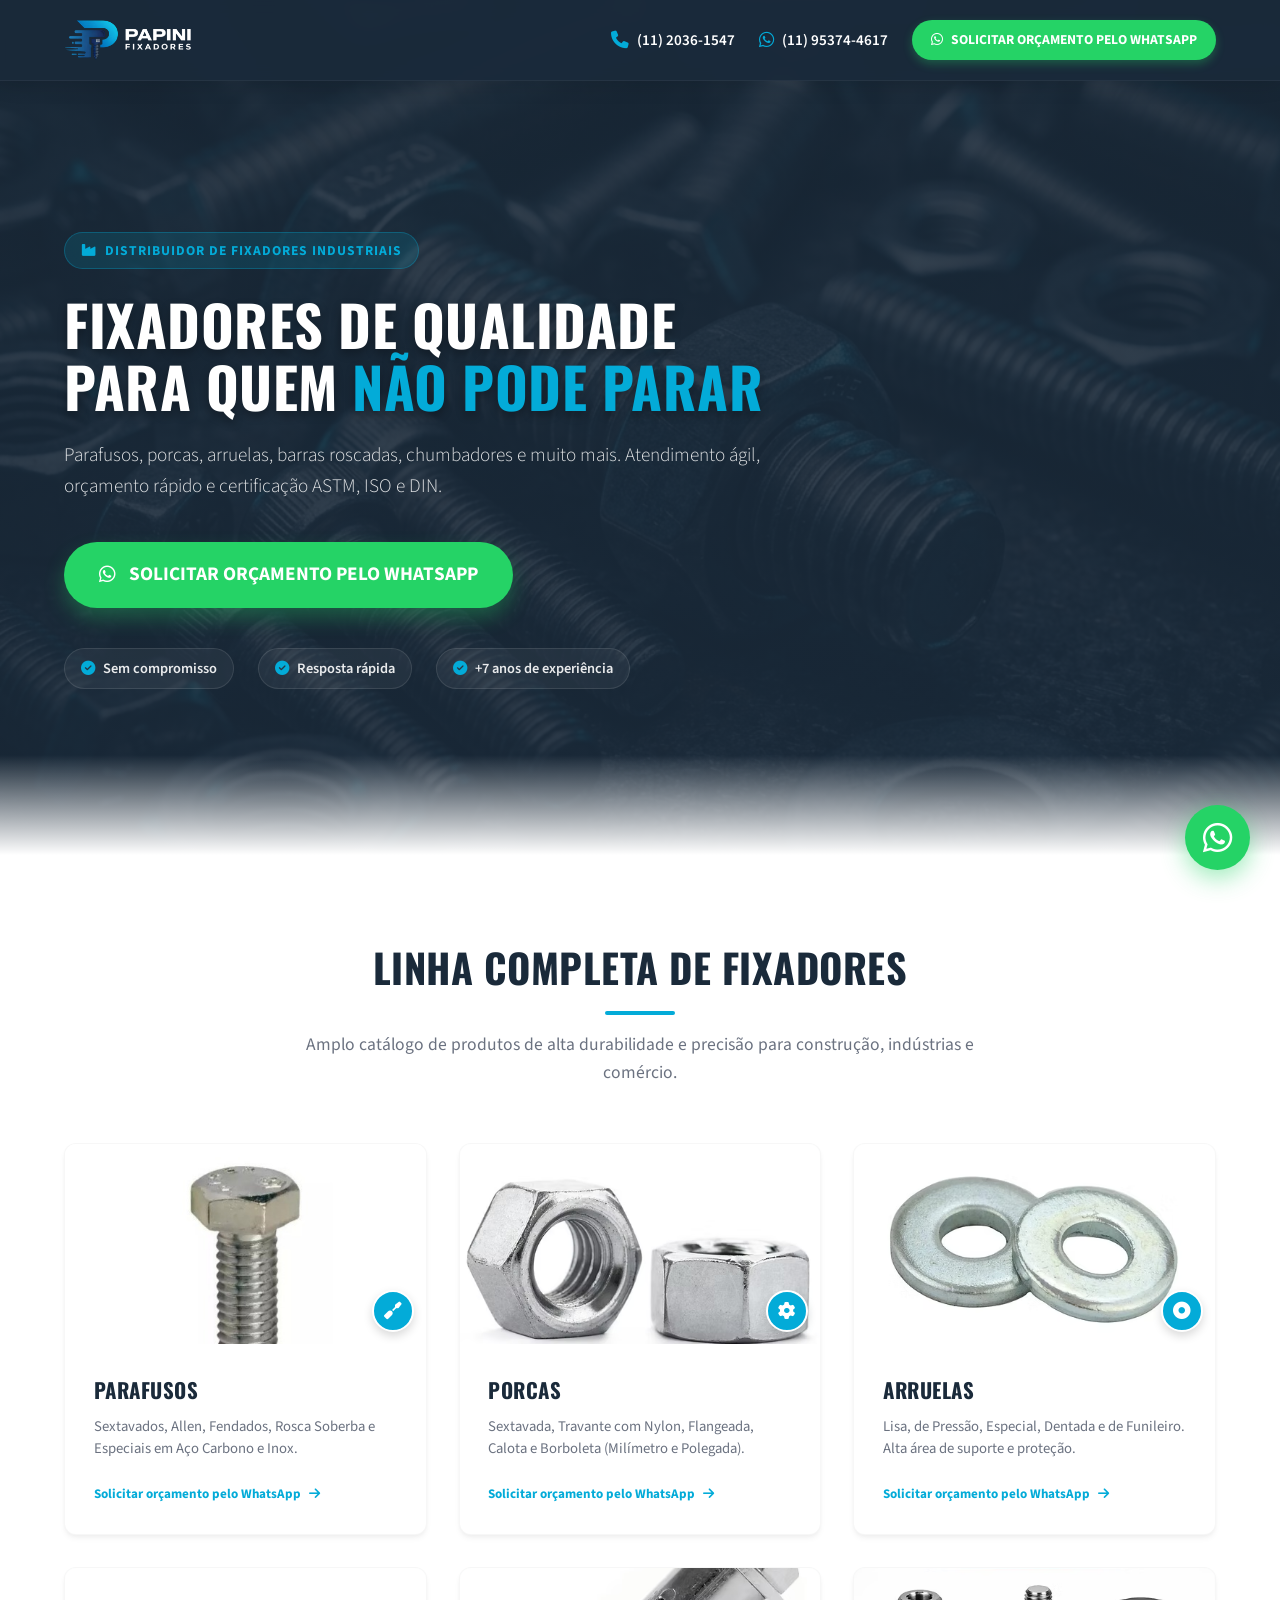
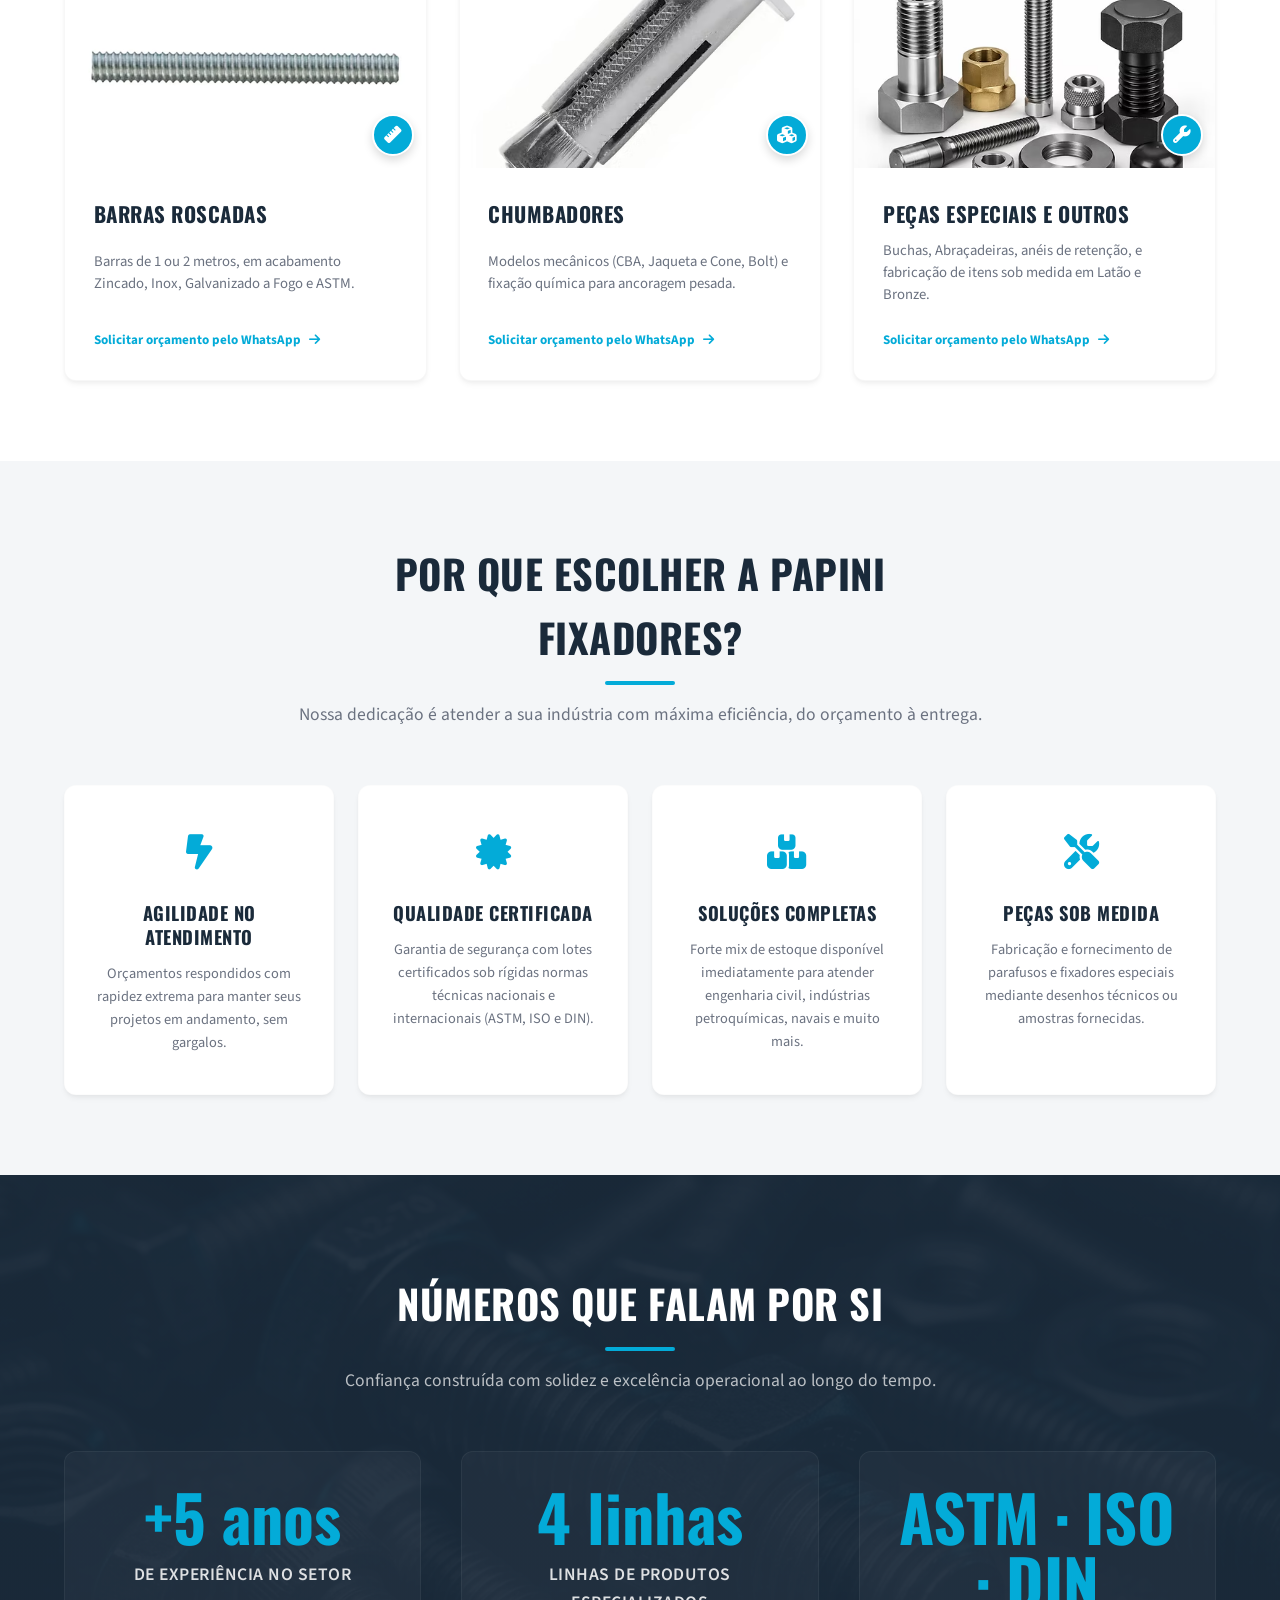
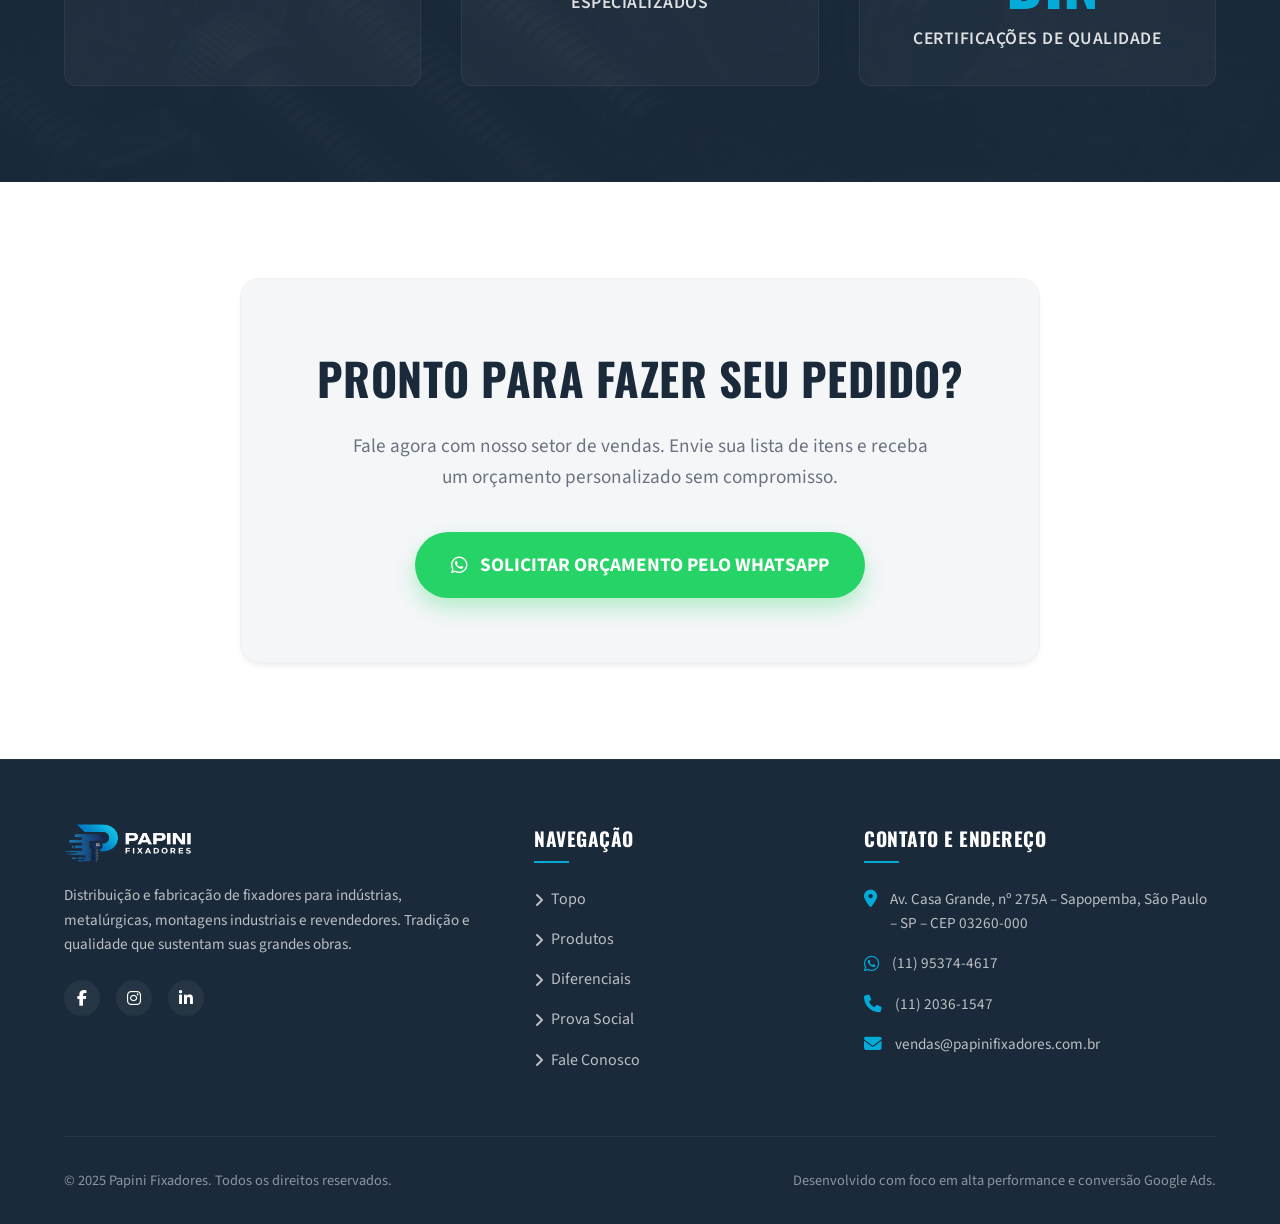
==== commit 82cd3ddc: "style: remove white background from logo in header and footer" ====
--- a/index.html
+++ b/index.html
@@ -1,42 +1,53 @@
 <!DOCTYPE html>
 <html lang="pt-BR">
+
 <head>
     <meta charset="UTF-8">
     <meta name="viewport" content="width=device-width, initial-scale=1.0">
     <title>Papini Fixadores | Parafusos, Porcas e Fixadores em São Paulo</title>
-    <meta name="description" content="Fornecedor completo de fixadores industriais em São Paulo. Parafusos, porcas, arruelas, barras roscadas e chumbadores com certificação ASTM, ISO e DIN. Orçamento rápido pelo WhatsApp.">
-    
+    <meta name="description"
+        content="Fornecedor completo de fixadores industriais em São Paulo. Parafusos, porcas, arruelas, barras roscadas e chumbadores com certificação ASTM, ISO e DIN. Orçamento rápido pelo WhatsApp.">
+
     <!-- Open Graph tags for social preview / sharing -->
     <meta property="og:title" content="Papini Fixadores | Parafusos, Porcas e Fixadores em São Paulo">
-    <meta property="og:description" content="Fornecedor completo de fixadores industriais em São Paulo. Parafusos, porcas, arruelas, barras roscadas e chumbadores com certificação ASTM, ISO e DIN.">
+    <meta property="og:description"
+        content="Fornecedor completo de fixadores industriais em São Paulo. Parafusos, porcas, arruelas, barras roscadas e chumbadores com certificação ASTM, ISO e DIN.">
     <meta property="og:image" content="./public/screws_bg.png">
     <meta property="og:type" content="website">
-    
+
     <!-- Favicon -->
     <link rel="icon" href="./public/logo.png" type="image/png">
 
     <!-- Google Fonts: Oswald for Headings & Source Sans 3 for Body -->
     <link rel="preconnect" href="https://fonts.googleapis.com">
     <link rel="preconnect" href="https://fonts.gstatic.com" crossorigin>
-    <link href="https://fonts.googleapis.com/css2?family=Oswald:wght@400;500;600;700&family=Source+Sans+3:ital,wght@0,300;0,400;0,600;0,700;1,400&display=swap" rel="stylesheet">
-    
+    <link
+        href="https://fonts.googleapis.com/css2?family=Oswald:wght@400;500;600;700&family=Source+Sans+3:ital,wght@0,300;0,400;0,600;0,700;1,400&display=swap"
+        rel="stylesheet">
+
     <!-- Font Awesome 6 CDN -->
-    <link rel="stylesheet" href="https://cdnjs.cloudflare.com/ajax/libs/font-awesome/6.4.0/css/all.min.css" integrity="sha512-iecdLmaskl7CVkqkXNQ/ZH/XLlvWZOJyj7Yy7tcenmpD1ypASozpmT/E0iPtmFIB46ZmdtAc9eNBvH0H/ZpiBw==" crossorigin="anonymous" referrerpolicy="no-referrer" />
-    
+    <link rel="stylesheet" href="https://cdnjs.cloudflare.com/ajax/libs/font-awesome/6.4.0/css/all.min.css"
+        integrity="sha512-iecdLmaskl7CVkqkXNQ/ZH/XLlvWZOJyj7Yy7tcenmpD1ypASozpmT/E0iPtmFIB46ZmdtAc9eNBvH0H/ZpiBw=="
+        crossorigin="anonymous" referrerpolicy="no-referrer" />
+
     <!-- Google Tag Manager -->
-    <script>(function(w,d,s,l,i){w[l]=w[l]||[];w[l].push({'gtm.start':
-    new Date().getTime(),event:'gtm.js'});var f=d.getElementsByTagName(s)[0],
-    j=d.createElement(s),dl=l!='dataLayer'?'&l='+l:'';j.async=true;j.src=
-    'https://www.googletagmanager.com/gtm.js?id='+i+dl;f.parentNode.insertBefore(j,f);
-    })(window,document,'script','dataLayer','GTM-N5MZSDJ8');</script>
+    <script>(function (w, d, s, l, i) {
+            w[l] = w[l] || []; w[l].push({
+                'gtm.start':
+                    new Date().getTime(), event: 'gtm.js'
+            }); var f = d.getElementsByTagName(s)[0],
+                j = d.createElement(s), dl = l != 'dataLayer' ? '&l=' + l : ''; j.async = true; j.src =
+                    'https://www.googletagmanager.com/gtm.js?id=' + i + dl; f.parentNode.insertBefore(j, f);
+        })(window, document, 'script', 'dataLayer', 'GTM-N5MZSDJ8');</script>
     <!-- End Google Tag Manager -->
-    
+
     <link rel="stylesheet" href="./index.css">
 </head>
+
 <body>
     <!-- Google Tag Manager (noscript) -->
-    <noscript><iframe src="https://www.googletagmanager.com/ns.html?id=GTM-N5MZSDJ8"
-    height="0" width="0" style="display:none;visibility:hidden"></iframe></noscript>
+    <noscript><iframe src="https://www.googletagmanager.com/ns.html?id=GTM-N5MZSDJ8" height="0" width="0"
+            style="display:none;visibility:hidden"></iframe></noscript>
     <!-- End Google Tag Manager (noscript) -->
 
     <!-- HEADER / NAVIGATION -->
@@ -53,20 +64,14 @@
                     <i class="fa-solid fa-phone"></i>
                     <span>(11) 2036-1547</span>
                 </a>
-                <a href="https://wa.me/5511953744617?text=Ol%C3%A1!%20Vi%20seu%20site%20no%20Google%20e%20gostaria%20de%20saber%20mais." 
-                   target="_blank" 
-                   rel="noopener noreferrer" 
-                   class="contact-item" 
-                   title="Chame no WhatsApp">
+                <a href="https://wa.me/5511953744617?text=Ol%C3%A1!%20Vi%20seu%20site%20no%20Google%20e%20gostaria%20de%20saber%20mais."
+                    target="_blank" rel="noopener noreferrer" class="contact-item" title="Chame no WhatsApp">
                     <i class="fa-brands fa-whatsapp"></i>
                     <span>(11) 95374-4617</span>
                 </a>
                 <!-- Header CTA Button -->
-                <a href="https://wa.me/5511953744617?text=Ol%C3%A1!%20Vi%20seu%20site%20no%20Google%20e%20gostaria%20de%20saber%20mais." 
-                   target="_blank" 
-                   rel="noopener noreferrer" 
-                   class="header-cta"
-                   id="header-cta-btn">
+                <a href="https://wa.me/5511953744617?text=Ol%C3%A1!%20Vi%20seu%20site%20no%20Google%20e%20gostaria%20de%20saber%20mais."
+                    target="_blank" rel="noopener noreferrer" class="header-cta" id="header-cta-btn">
                     <i class="fa-brands fa-whatsapp"></i>
                     Solicitar orçamento pelo WhatsApp
                 </a>
@@ -83,14 +88,11 @@
                 </div>
                 <h1>Fixadores de Qualidade para Quem <span>Não Pode Parar</span></h1>
                 <p>
-                    Parafusos, porcas, arruelas, barras roscadas, chumbadores e muito mais. 
+                    Parafusos, porcas, arruelas, barras roscadas, chumbadores e muito mais.
                     Atendimento ágil, orçamento rápido e certificação ASTM, ISO e DIN.
                 </p>
-                <a href="https://wa.me/5511953744617?text=Ol%C3%A1!%20Vi%20seu%20site%20no%20Google%20e%20gostaria%20de%20saber%20mais." 
-                   target="_blank" 
-                   rel="noopener noreferrer" 
-                   class="cta-btn pulse-btn"
-                   id="hero-cta-btn">
+                <a href="https://wa.me/5511953744617?text=Ol%C3%A1!%20Vi%20seu%20site%20no%20Google%20e%20gostaria%20de%20saber%20mais."
+                    target="_blank" rel="noopener noreferrer" class="cta-btn pulse-btn" id="hero-cta-btn">
                     <i class="fa-brands fa-whatsapp"></i> Solicitar orçamento pelo WhatsApp
                 </a>
                 <div class="hero-badges-bottom">
@@ -113,14 +115,16 @@
         <div class="container">
             <div class="section-header">
                 <h2>Linha Completa de Fixadores</h2>
-                <p>Amplo catálogo de produtos de alta durabilidade e precisão para construção, indústrias e comércio.</p>
-            </div>
-            
+                <p>Amplo catálogo de produtos de alta durabilidade e precisão para construção, indústrias e comércio.
+                </p>
+            </div>
+
             <div class="produtos-grid">
                 <!-- Parafusos -->
                 <div class="produto-card">
                     <div class="produto-img-container">
-                        <img src="./public/produtos/Parafuso%20sextavado%20A%C3%87O%20INOX.avif" alt="Parafusos Industriais" class="produto-img" loading="lazy">
+                        <img src="./public/produtos/parafuso-sextavado-aco-inox.jpeg" alt="Parafusos Industriais"
+                            class="produto-img" loading="lazy">
                         <div class="produto-icon-badge">
                             <i class="fa-solid fa-screwdriver"></i>
                         </div>
@@ -128,11 +132,8 @@
                     <div class="produto-content">
                         <h3>Parafusos</h3>
                         <p>Sextavados, Allen, Fendados, Rosca Soberba e Especiais em Aço Carbono e Inox.</p>
-                        <a href="https://wa.me/5511953744617?text=Ol%C3%A1!%20Vi%20seu%20site%20no%20Google%20e%20gostaria%20de%20saber%20mais." 
-                           target="_blank" 
-                           rel="noopener noreferrer" 
-                           class="produto-link"
-                           id="prod-parafusos-cta">
+                        <a href="https://wa.me/5511953744617?text=Ol%C3%A1!%20Vi%20seu%20site%20no%20Google%20e%20gostaria%20de%20saber%20mais."
+                            target="_blank" rel="noopener noreferrer" class="produto-link" id="prod-parafusos-cta">
                             Solicitar orçamento pelo WhatsApp <i class="fa-solid fa-arrow-right"></i>
                         </a>
                     </div>
@@ -141,7 +142,8 @@
                 <!-- Porcas -->
                 <div class="produto-card">
                     <div class="produto-img-container">
-                        <img src="./public/produtos/Porca%20sextavada%20zincada%20milimetro.avif" alt="Porcas Sextavadas e Travantes" class="produto-img" loading="lazy">
+                        <img src="./public/produtos/Porca%20sextavada%20zincada%20milimetro.avif"
+                            alt="Porcas Sextavadas e Travantes" class="produto-img" loading="lazy">
                         <div class="produto-icon-badge">
                             <i class="fa-solid fa-gear"></i>
                         </div>
@@ -149,11 +151,8 @@
                     <div class="produto-content">
                         <h3>Porcas</h3>
                         <p>Sextavada, Travante com Nylon, Flangeada, Calota e Borboleta (Milímetro e Polegada).</p>
-                        <a href="https://wa.me/5511953744617?text=Ol%C3%A1!%20Vi%20seu%20site%20no%20Google%20e%20gostaria%20de%20saber%20mais." 
-                           target="_blank" 
-                           rel="noopener noreferrer" 
-                           class="produto-link"
-                           id="prod-porcas-cta">
+                        <a href="https://wa.me/5511953744617?text=Ol%C3%A1!%20Vi%20seu%20site%20no%20Google%20e%20gostaria%20de%20saber%20mais."
+                            target="_blank" rel="noopener noreferrer" class="produto-link" id="prod-porcas-cta">
                             Solicitar orçamento pelo WhatsApp <i class="fa-solid fa-arrow-right"></i>
                         </a>
                     </div>
@@ -162,7 +161,8 @@
                 <!-- Arruelas -->
                 <div class="produto-card">
                     <div class="produto-img-container">
-                        <img src="./public/produtos/Arruelas%20Lisas,%20Zincadas%20e%20Etc.avif" alt="Arruelas Lisas e de Pressão" class="produto-img" loading="lazy">
+                        <img src="./public/produtos/Arruelas%20Lisas,%20Zincadas%20e%20Etc.avif"
+                            alt="Arruelas Lisas e de Pressão" class="produto-img" loading="lazy">
                         <div class="produto-icon-badge">
                             <i class="fa-solid fa-circle-dot"></i>
                         </div>
@@ -170,11 +170,8 @@
                     <div class="produto-content">
                         <h3>Arruelas</h3>
                         <p>Lisa, de Pressão, Especial, Dentada e de Funileiro. Alta área de suporte e proteção.</p>
-                        <a href="https://wa.me/5511953744617?text=Ol%C3%A1!%20Vi%20seu%20site%20no%20Google%20e%20gostaria%20de%20saber%20mais." 
-                           target="_blank" 
-                           rel="noopener noreferrer" 
-                           class="produto-link"
-                           id="prod-arruelas-cta">
+                        <a href="https://wa.me/5511953744617?text=Ol%C3%A1!%20Vi%20seu%20site%20no%20Google%20e%20gostaria%20de%20saber%20mais."
+                            target="_blank" rel="noopener noreferrer" class="produto-link" id="prod-arruelas-cta">
                             Solicitar orçamento pelo WhatsApp <i class="fa-solid fa-arrow-right"></i>
                         </a>
                     </div>
@@ -183,7 +180,8 @@
                 <!-- Barras Roscadas -->
                 <div class="produto-card">
                     <div class="produto-img-container">
-                        <img src="./public/produtos/Varios%20modelos%20de%20Barras%20Roscadas.avif" alt="Barras Roscadas" class="produto-img" loading="lazy">
+                        <img src="./public/produtos/Varios%20modelos%20de%20Barras%20Roscadas.avif"
+                            alt="Barras Roscadas" class="produto-img" loading="lazy">
                         <div class="produto-icon-badge">
                             <i class="fa-solid fa-ruler"></i>
                         </div>
@@ -191,11 +189,8 @@
                     <div class="produto-content">
                         <h3>Barras Roscadas</h3>
                         <p>Barras de 1 ou 2 metros, em acabamento Zincado, Inox, Galvanizado a Fogo e ASTM.</p>
-                        <a href="https://wa.me/5511953744617?text=Ol%C3%A1!%20Vi%20seu%20site%20no%20Google%20e%20gostaria%20de%20saber%20mais." 
-                           target="_blank" 
-                           rel="noopener noreferrer" 
-                           class="produto-link"
-                           id="prod-barras-cta">
+                        <a href="https://wa.me/5511953744617?text=Ol%C3%A1!%20Vi%20seu%20site%20no%20Google%20e%20gostaria%20de%20saber%20mais."
+                            target="_blank" rel="noopener noreferrer" class="produto-link" id="prod-barras-cta">
                             Solicitar orçamento pelo WhatsApp <i class="fa-solid fa-arrow-right"></i>
                         </a>
                     </div>
@@ -204,7 +199,8 @@
                 <!-- Chumbadores -->
                 <div class="produto-card">
                     <div class="produto-img-container">
-                        <img src="./public/produtos/Chubadores.avif" alt="Chumbadores de Ancoragem" class="produto-img" loading="lazy">
+                        <img src="./public/produtos/Chubadores.avif" alt="Chumbadores de Ancoragem" class="produto-img"
+                            loading="lazy">
                         <div class="produto-icon-badge">
                             <i class="fa-solid fa-cubes"></i>
                         </div>
@@ -212,11 +208,8 @@
                     <div class="produto-content">
                         <h3>Chumbadores</h3>
                         <p>Modelos mecânicos (CBA, Jaqueta e Cone, Bolt) e fixação química para ancoragem pesada.</p>
-                        <a href="https://wa.me/5511953744617?text=Ol%C3%A1!%20Vi%20seu%20site%20no%20Google%20e%20gostaria%20de%20saber%20mais." 
-                           target="_blank" 
-                           rel="noopener noreferrer" 
-                           class="produto-link"
-                           id="prod-chumbadores-cta">
+                        <a href="https://wa.me/5511953744617?text=Ol%C3%A1!%20Vi%20seu%20site%20no%20Google%20e%20gostaria%20de%20saber%20mais."
+                            target="_blank" rel="noopener noreferrer" class="produto-link" id="prod-chumbadores-cta">
                             Solicitar orçamento pelo WhatsApp <i class="fa-solid fa-arrow-right"></i>
                         </a>
                     </div>
@@ -225,19 +218,18 @@
                 <!-- Outros Itens -->
                 <div class="produto-card">
                     <div class="produto-img-container">
-                        <img src="./public/produtos/Parafusos%20Especiais%20-%20Fabricamos%20produtos%20Sob%20Medida.avif" alt="Peças Especiais e Outros Fixadores" class="produto-img" loading="lazy">
+                        <img src="./public/produtos/Parafusos%20Especiais%20-%20Fabricamos%20produtos%20Sob%20Medida.avif"
+                            alt="Peças Especiais e Outros Fixadores" class="produto-img" loading="lazy">
                         <div class="produto-icon-badge">
                             <i class="fa-solid fa-wrench"></i>
                         </div>
                     </div>
                     <div class="produto-content">
                         <h3>Peças Especiais e Outros</h3>
-                        <p>Buchas, Abraçadeiras, anéis de retenção, e fabricação de itens sob medida em Latão e Bronze.</p>
-                        <a href="https://wa.me/5511953744617?text=Ol%C3%A1!%20Vi%20seu%20site%20no%20Google%20e%20gostaria%20de%20saber%20mais." 
-                           target="_blank" 
-                           rel="noopener noreferrer" 
-                           class="produto-link"
-                           id="prod-outros-cta">
+                        <p>Buchas, Abraçadeiras, anéis de retenção, e fabricação de itens sob medida em Latão e Bronze.
+                        </p>
+                        <a href="https://wa.me/5511953744617?text=Ol%C3%A1!%20Vi%20seu%20site%20no%20Google%20e%20gostaria%20de%20saber%20mais."
+                            target="_blank" rel="noopener noreferrer" class="produto-link" id="prod-outros-cta">
                             Solicitar orçamento pelo WhatsApp <i class="fa-solid fa-arrow-right"></i>
                         </a>
                     </div>
@@ -253,34 +245,38 @@
                 <h2>Por que escolher a Papini Fixadores?</h2>
                 <p>Nossa dedicação é atender a sua indústria com máxima eficiência, do orçamento à entrega.</p>
             </div>
-            
+
             <div class="diferenciais-grid">
                 <!-- Agilidade -->
                 <div class="diferencial-card">
                     <span class="diferencial-icon"><i class="fa-solid fa-bolt-lightning"></i></span>
                     <h3>Agilidade no Atendimento</h3>
-                    <p>Orçamentos respondidos com rapidez extrema para manter seus projetos em andamento, sem gargalos.</p>
+                    <p>Orçamentos respondidos com rapidez extrema para manter seus projetos em andamento, sem gargalos.
+                    </p>
                 </div>
 
                 <!-- Qualidade -->
                 <div class="diferencial-card">
                     <span class="diferencial-icon"><i class="fa-solid fa-certificate"></i></span>
                     <h3>Qualidade Certificada</h3>
-                    <p>Garantia de segurança com lotes certificados sob rígidas normas técnicas nacionais e internacionais (ASTM, ISO e DIN).</p>
+                    <p>Garantia de segurança com lotes certificados sob rígidas normas técnicas nacionais e
+                        internacionais (ASTM, ISO e DIN).</p>
                 </div>
 
                 <!-- Soluções Completas -->
                 <div class="diferencial-card">
                     <span class="diferencial-icon"><i class="fa-solid fa-boxes-stacked"></i></span>
                     <h3>Soluções Completas</h3>
-                    <p>Forte mix de estoque disponível imediatamente para atender engenharia civil, indústrias petroquímicas, navais e muito mais.</p>
+                    <p>Forte mix de estoque disponível imediatamente para atender engenharia civil, indústrias
+                        petroquímicas, navais e muito mais.</p>
                 </div>
 
                 <!-- Peças Especiais -->
                 <div class="diferencial-card">
                     <span class="diferencial-icon"><i class="fa-solid fa-screwdriver-wrench"></i></span>
                     <h3>Peças Sob Medida</h3>
-                    <p>Fabricação e fornecimento de parafusos e fixadores especiais mediante desenhos técnicos ou amostras fornecidas.</p>
+                    <p>Fabricação e fornecimento de parafusos e fixadores especiais mediante desenhos técnicos ou
+                        amostras fornecidas.</p>
                 </div>
             </div>
         </div>
@@ -293,7 +289,7 @@
                 <h2>Números que falam por si</h2>
                 <p>Confiança construída com solidez e excelência operacional ao longo do tempo.</p>
             </div>
-            
+
             <div class="stats-grid">
                 <!-- Experiência -->
                 <div class="stat-item">
@@ -321,12 +317,10 @@
         <div class="container">
             <div class="cta-wrapper">
                 <h2>Pronto para fazer seu pedido?</h2>
-                <p>Fale agora com nosso setor de vendas. Envie sua lista de itens e receba um orçamento personalizado sem compromisso.</p>
-                <a href="https://wa.me/5511953744617?text=Ol%C3%A1!%20Vi%20seu%20site%20no%20Google%20e%20gostaria%20de%20saber%20mais." 
-                   target="_blank" 
-                   rel="noopener noreferrer" 
-                   class="cta-btn pulse-btn"
-                   id="footer-cta-btn">
+                <p>Fale agora com nosso setor de vendas. Envie sua lista de itens e receba um orçamento personalizado
+                    sem compromisso.</p>
+                <a href="https://wa.me/5511953744617?text=Ol%C3%A1!%20Vi%20seu%20site%20no%20Google%20e%20gostaria%20de%20saber%20mais."
+                    target="_blank" rel="noopener noreferrer" class="cta-btn pulse-btn" id="footer-cta-btn">
                     <i class="fa-brands fa-whatsapp"></i> Solicitar orçamento pelo WhatsApp
                 </a>
             </div>
@@ -343,7 +337,8 @@
                         <img src="./public/logo.png" alt="Papini Fixadores">
                     </div>
                     <p class="footer-desc">
-                        Distribuição e fabricação de fixadores para indústrias, metalúrgicas, montagens industriais e revendedores. Tradição e qualidade que sustentam suas grandes obras.
+                        Distribuição e fabricação de fixadores para indústrias, metalúrgicas, montagens industriais e
+                        revendedores. Tradição e qualidade que sustentam suas grandes obras.
                     </p>
                     <div class="footer-socials">
                         <a href="#" aria-label="Facebook"><i class="fa-brands fa-facebook-f"></i></a>
@@ -374,7 +369,8 @@
                         </li>
                         <li>
                             <i class="fa-brands fa-whatsapp"></i>
-                            <a href="https://wa.me/5511953744617?text=Ol%C3%A1!%20Vi%20seu%20site%20no%20Google%20e%20gostaria%20de%20saber%20mais." target="_blank" rel="noopener noreferrer">(11) 95374-4617</a>
+                            <a href="https://wa.me/5511953744617?text=Ol%C3%A1!%20Vi%20seu%20site%20no%20Google%20e%20gostaria%20de%20saber%20mais."
+                                target="_blank" rel="noopener noreferrer">(11) 95374-4617</a>
                         </li>
                         <li>
                             <i class="fa-solid fa-phone"></i>
@@ -414,27 +410,24 @@
         </div>
         <!-- Body -->
         <div class="whatsapp-chat-body">
-            <a href="https://wa.me/5511953744617?text=Ol%C3%A1!%20Vi%20seu%20site%20no%20Google%20e%20gostaria%20de%20saber%20mais." 
-               target="_blank" 
-               rel="noopener noreferrer" 
-               class="whatsapp-chat-card"
-               id="whatsapp-widget-cta">
+            <a href="https://wa.me/5511953744617?text=Ol%C3%A1!%20Vi%20seu%20site%20no%20Google%20e%20gostaria%20de%20saber%20mais."
+                target="_blank" rel="noopener noreferrer" class="whatsapp-chat-card" id="whatsapp-widget-cta">
                 <div class="whatsapp-chat-card-avatar">
                     <span class="whatsapp-chat-dot-inner"></span>
                 </div>
                 <div class="whatsapp-chat-card-content">
                     <span class="whatsapp-chat-card-title">Atendimento Online</span>
-                    <span class="whatsapp-chat-card-text">Olá! Como podemos ajudar com o seu orçamento de fixadores?</span>
-                    <span class="whatsapp-chat-card-link">Solicitar orçamento pelo WhatsApp <i class="fa-solid fa-angle-right"></i></span>
+                    <span class="whatsapp-chat-card-text">Olá! Como podemos ajudar com o seu orçamento de
+                        fixadores?</span>
+                    <span class="whatsapp-chat-card-link">Solicitar orçamento pelo WhatsApp <i
+                            class="fa-solid fa-angle-right"></i></span>
                 </div>
             </a>
         </div>
     </div>
 
     <!-- FLOATING WHATSAPP BUTTON -->
-    <button class="whatsapp-float" 
-            id="whatsapp-floating-button"
-            aria-label="Abrir chat do WhatsApp">
+    <button class="whatsapp-float" id="whatsapp-floating-button" aria-label="Abrir chat do WhatsApp">
         <i class="fa-brands fa-whatsapp"></i>
     </button>
 
@@ -496,10 +489,10 @@
             const updateCount = (currentTime) => {
                 const elapsed = currentTime - startTime;
                 const progress = Math.min(elapsed / duration, 1);
-                
+
                 // Ease out cubic function
                 const easeProgress = 1 - Math.pow(1 - progress, 3);
-                
+
                 const currentValue = Math.floor(easeProgress * target);
                 element.innerText = `${prefix}${currentValue}${suffix}`;
 
@@ -515,7 +508,7 @@
 
         const setupStatsObserver = () => {
             const stats = document.querySelectorAll('.stat-number[data-target]');
-            
+
             const observer = new IntersectionObserver((entries) => {
                 entries.forEach(entry => {
                     if (entry.isIntersecting) {
@@ -544,7 +537,7 @@
 
         // 4. GOOGLE ADS CONVERSION TRACKING
         window.dataLayer = window.dataLayer || [];
-        function gtag(){dataLayer.push(arguments);}
+        function gtag() { dataLayer.push(arguments); }
 
         function reportConversion() {
             gtag('event', 'conversion', {
@@ -562,4 +555,5 @@
         });
     </script>
 </body>
-</html>
+
+</html>
--- a/index.css
+++ b/index.css
@@ -92,26 +92,26 @@
 .logo-box {
     display: flex;
     align-items: center;
-    background: var(--text-white);
-    padding: 6px 14px;
-    border-radius: 8px;
-    box-shadow: var(--shadow-subtle);
-    transition: var(--transition-smooth);
+    transition: var(--transition-smooth);
+    overflow: hidden;
 }
 
 .logo-box:hover {
-    transform: scale(1.02);
+    transform: scale(1.05);
 }
 
 .logo-box img {
-    height: 44px;
+    height: 130px;
     width: auto;
+    margin: -43px -36px -47px -31px;
     object-fit: contain;
     display: block;
+    transition: var(--transition-smooth);
 }
 
 header.scrolled .logo-box img {
-    height: 38px;
+    height: 110px;
+    margin: -36px -31px -40px -27px;
 }
 
 .quick-contact {
@@ -640,15 +640,19 @@
     margin-bottom: 3rem;
 }
 
+.footer-logo {
+    display: inline-block;
+    overflow: hidden;
+    vertical-align: middle;
+    margin-bottom: 1.2rem;
+}
+
 .footer-logo img {
-    height: 48px;
+    height: 130px;
     width: auto;
     object-fit: contain;
-    background: var(--text-white);
-    padding: 6px 14px;
-    border-radius: 8px;
-    margin-bottom: 1.2rem;
-    display: inline-block;
+    margin: -43px -36px -47px -31px;
+    display: block;
 }
 
 .footer-desc {
@@ -1010,11 +1014,12 @@
     }
 
     .logo-box {
-        padding: 4px 10px;
+        padding: 0;
     }
 
     .logo-box img {
-        height: 34px;
+        height: 90px;
+        margin: -30px -25px -32px -22px;
     }
 
     .header-container {
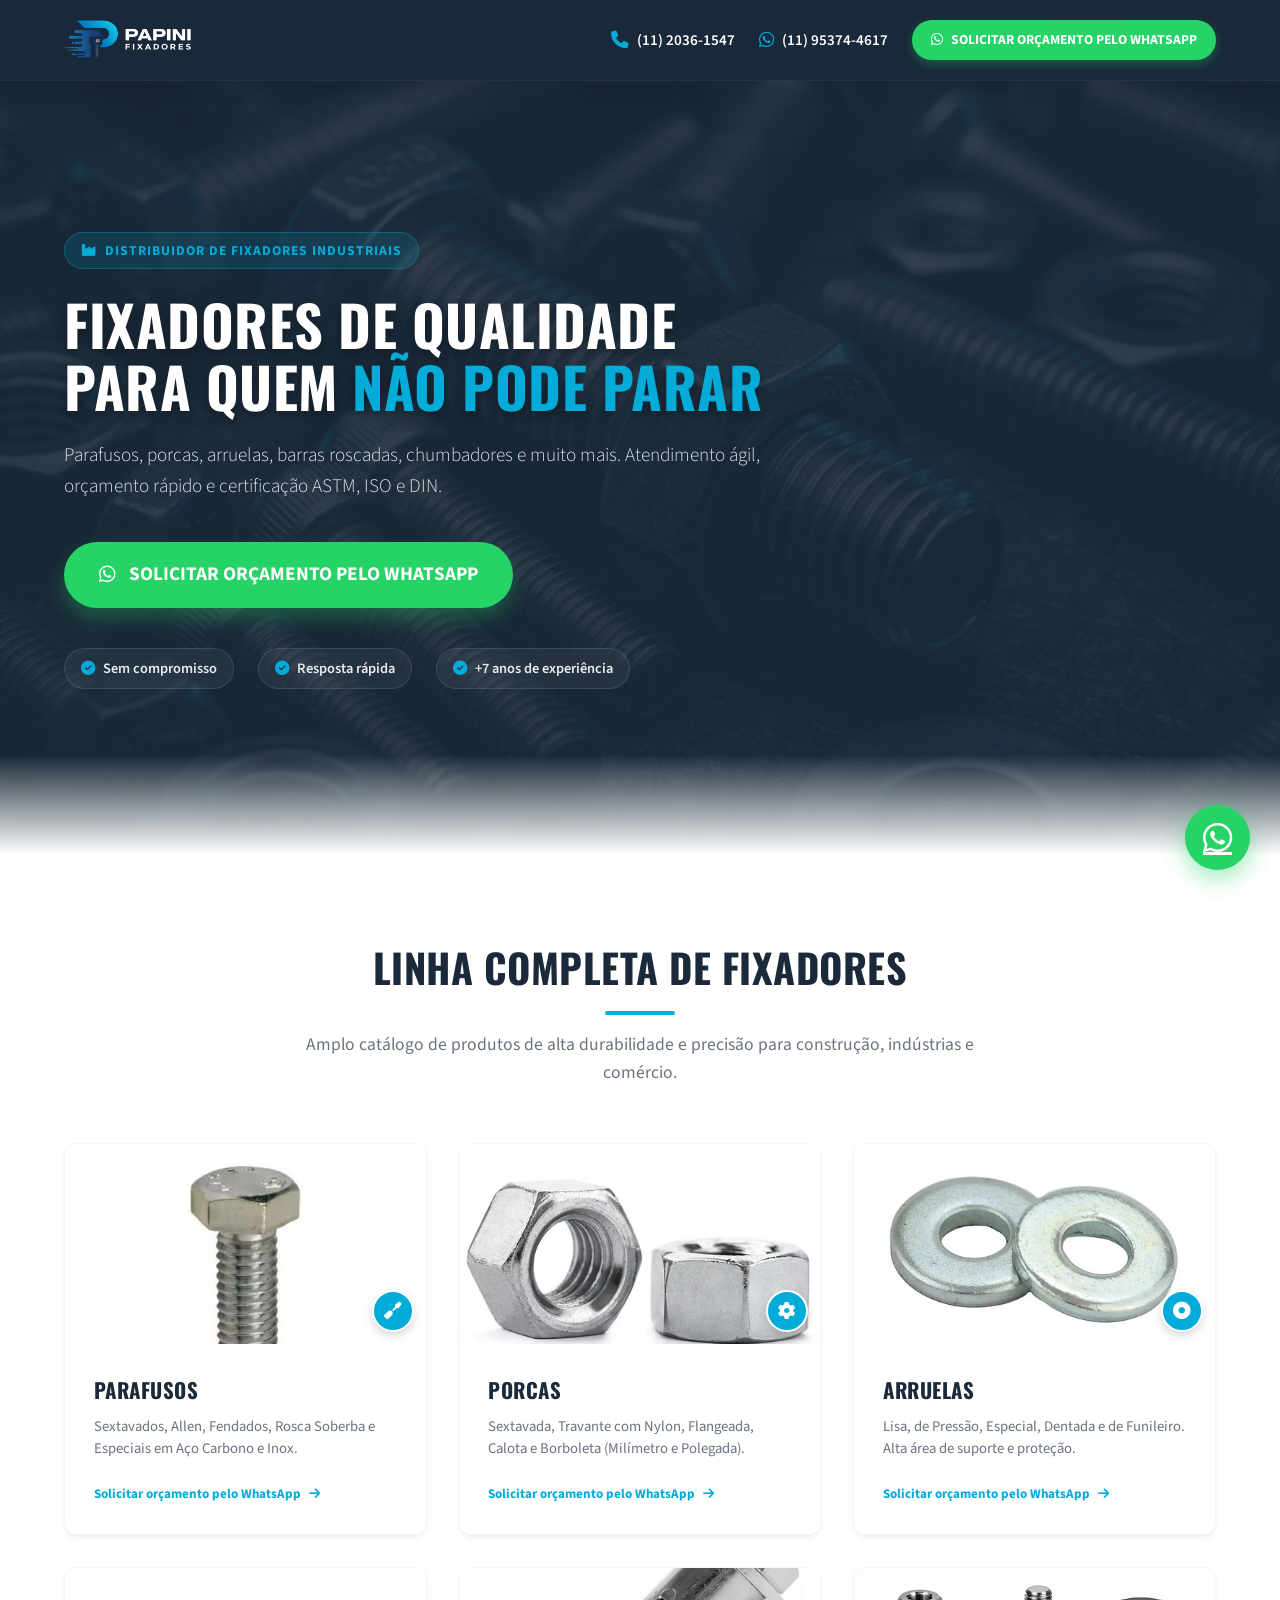
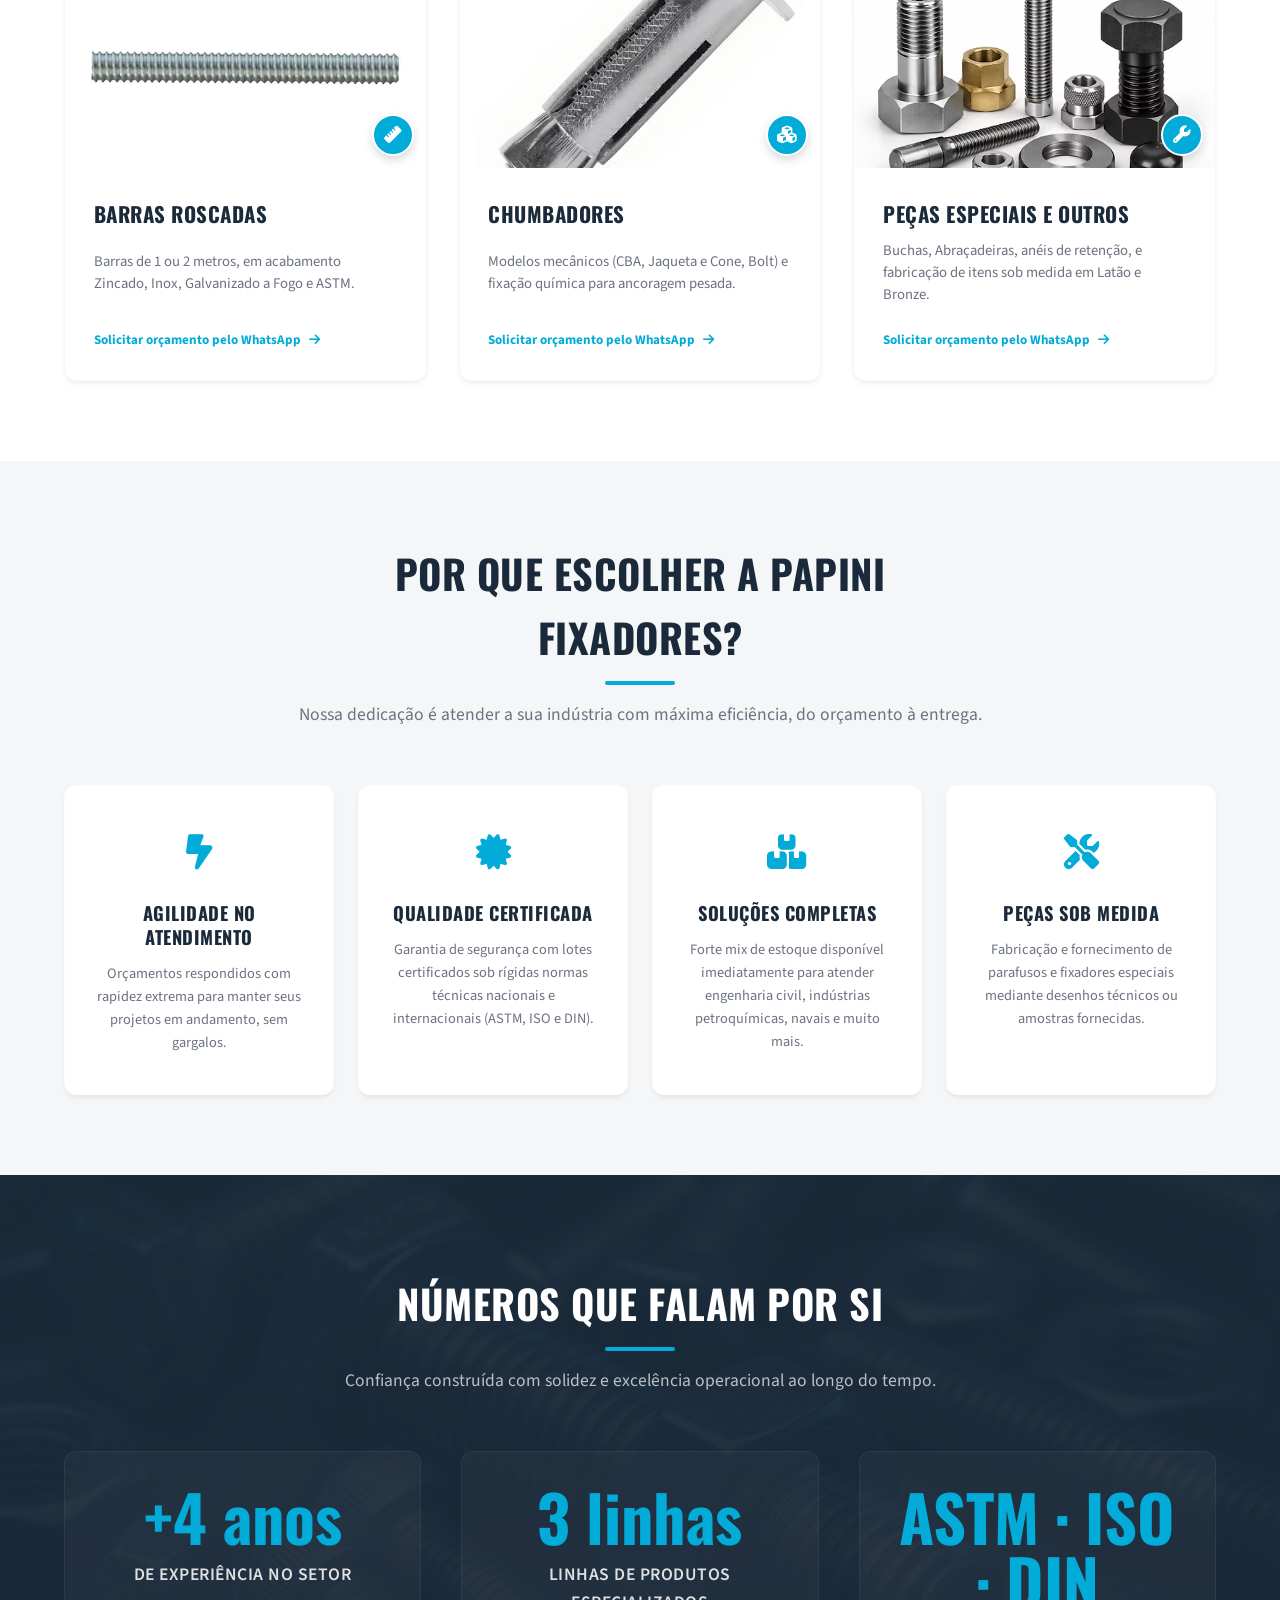
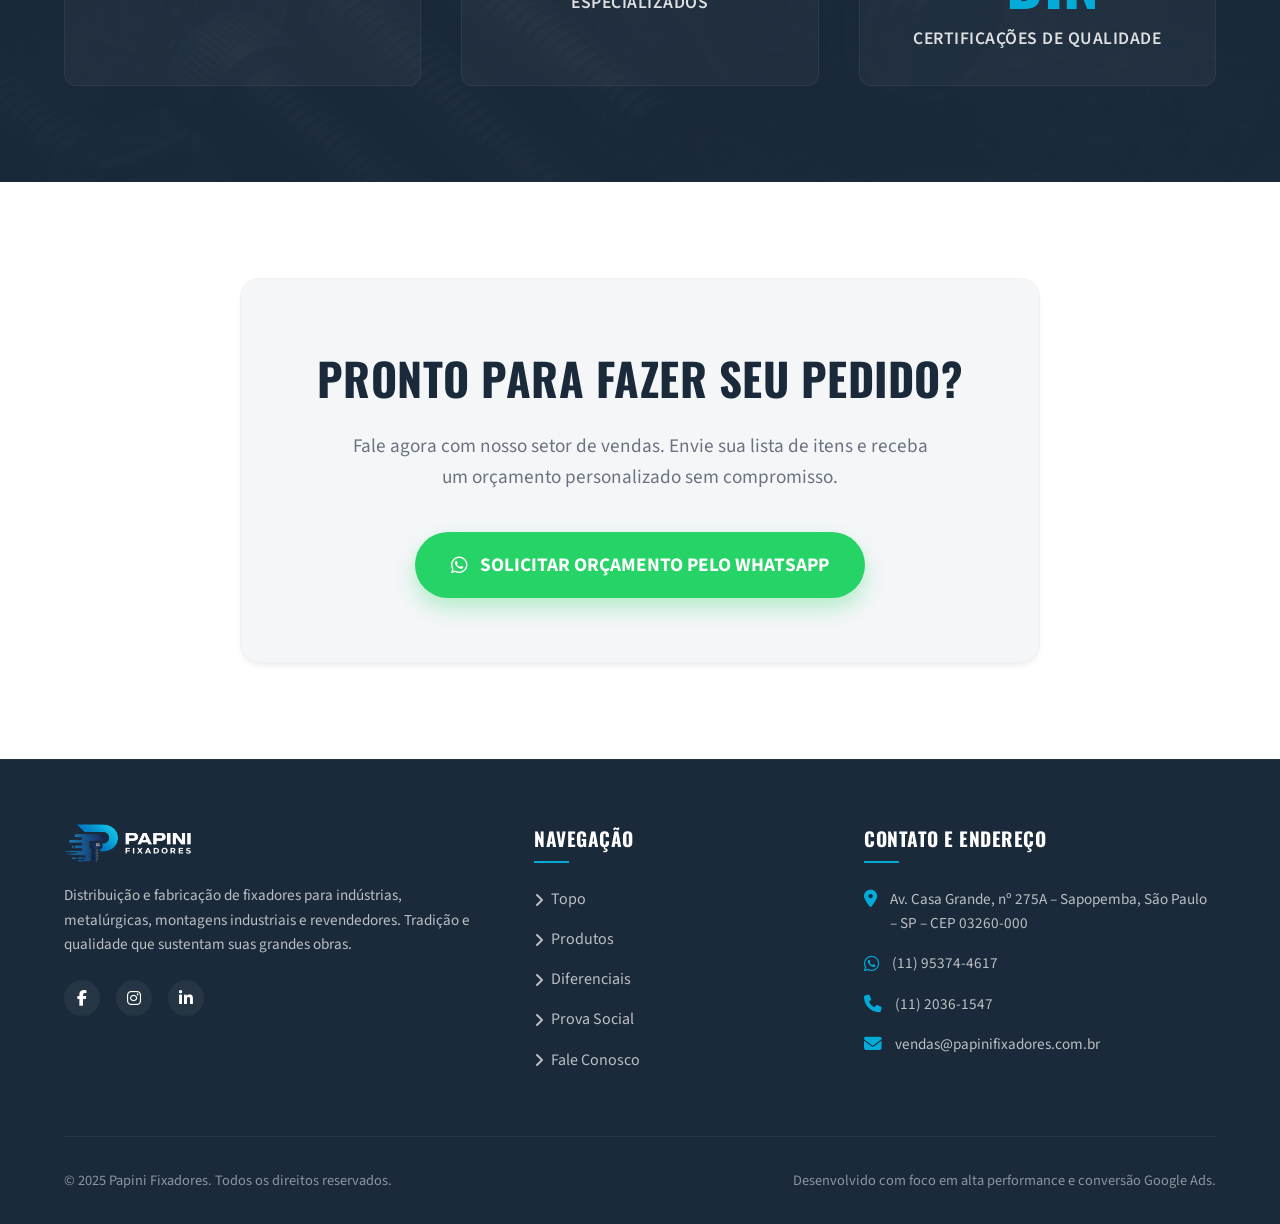
==== commit 4a1f62b3: "feat: transforma botao flutuante do whatsapp em link direto na pagina principal" ====
--- a/index.html
+++ b/index.html
@@ -392,44 +392,11 @@
         </div>
     </footer>
 
-    <!-- WHATSAPP CHAT WIDGET -->
-    <div class="whatsapp-chat-container" id="whatsapp-chat-widget">
-        <!-- Header -->
-        <div class="whatsapp-chat-header">
-            <div class="whatsapp-chat-profile">
-                <div class="whatsapp-avatar-container">
-                    <img src="./public/logo.png" alt="Papini Fixadores Logo">
-                    <span class="whatsapp-status-dot"></span>
-                </div>
-                <div class="whatsapp-chat-profile-info">
-                    <span class="whatsapp-chat-name">Papini Fixadores</span>
-                    <span class="whatsapp-chat-status">Respondemos rápido no WhatsApp</span>
-                </div>
-            </div>
-            <button class="whatsapp-chat-close" id="whatsapp-chat-close-btn" aria-label="Fechar chat">&times;</button>
-        </div>
-        <!-- Body -->
-        <div class="whatsapp-chat-body">
-            <a href="https://wa.me/5511953744617?text=Ol%C3%A1!%20Vi%20seu%20site%20no%20Google%20e%20gostaria%20de%20saber%20mais."
-                target="_blank" rel="noopener noreferrer" class="whatsapp-chat-card" id="whatsapp-widget-cta">
-                <div class="whatsapp-chat-card-avatar">
-                    <span class="whatsapp-chat-dot-inner"></span>
-                </div>
-                <div class="whatsapp-chat-card-content">
-                    <span class="whatsapp-chat-card-title">Atendimento Online</span>
-                    <span class="whatsapp-chat-card-text">Olá! Como podemos ajudar com o seu orçamento de
-                        fixadores?</span>
-                    <span class="whatsapp-chat-card-link">Solicitar orçamento pelo WhatsApp <i
-                            class="fa-solid fa-angle-right"></i></span>
-                </div>
-            </a>
-        </div>
-    </div>
-
     <!-- FLOATING WHATSAPP BUTTON -->
-    <button class="whatsapp-float" id="whatsapp-floating-button" aria-label="Abrir chat do WhatsApp">
+    <a href="https://wa.me/5511953744617?text=Ol%C3%A1!%20Vi%20seu%20site%20no%20Google%20e%20gostaria%20de%20saber%20mais."
+        target="_blank" rel="noopener noreferrer" class="whatsapp-float" id="whatsapp-floating-button" aria-label="Falar no WhatsApp">
         <i class="fa-brands fa-whatsapp"></i>
-    </button>
+    </a>
 
     <!-- SCRIPTS -->
     <script>
@@ -443,39 +410,15 @@
             }
         });
 
-        // 2. FLOATING WHATSAPP DELAYED ENTRANCE (2 Seconds) & CHAT WIDGET TOGGLE
+        // 2. FLOATING WHATSAPP DELAYED ENTRANCE (2 Seconds)
         window.addEventListener('DOMContentLoaded', () => {
             const whatsappBtn = document.getElementById('whatsapp-floating-button');
-            const chatWidget = document.getElementById('whatsapp-chat-widget');
-            const chatCloseBtn = document.getElementById('whatsapp-chat-close-btn');
 
             setTimeout(() => {
                 if (whatsappBtn) {
                     whatsappBtn.classList.add('show');
                 }
             }, 2000);
-
-            // Auto-open chat widget after 5 seconds to capture attention
-            setTimeout(() => {
-                if (chatWidget && !chatWidget.classList.contains('open')) {
-                    chatWidget.classList.add('open');
-                }
-            }, 5000);
-
-            if (whatsappBtn && chatWidget) {
-                whatsappBtn.addEventListener('click', (e) => {
-                    e.preventDefault();
-                    chatWidget.classList.toggle('open');
-                });
-            }
-
-            if (chatCloseBtn && chatWidget) {
-                chatCloseBtn.addEventListener('click', (e) => {
-                    e.preventDefault();
-                    e.stopPropagation();
-                    chatWidget.classList.remove('open');
-                });
-            }
         });
 
         // 3. STATS COUNT-UP ANIMATION WITH INTERSECTION OBSERVER
--- a/index.css
+++ b/index.css
@@ -1161,3 +1161,231 @@
         grid-column: span 2;
     }
 }
+
+/* NOVO HERO GRID E VÍDEO */
+.hero-grid {
+    display: grid;
+    grid-template-columns: 1.2fr 0.8fr;
+    gap: 3rem;
+    align-items: center;
+}
+
+    font-weight: 700;
+    font-size: 0.95rem;
+    color: #075E54;
+}
+
+.whatsapp-chat-card-text {
+    font-size: 0.88rem;
+    color: var(--text-sec);
+    line-height: 1.45;
+}
+
+.whatsapp-chat-card-link {
+    font-weight: 700;
+    font-size: 0.88rem;
+    color: #075E54;
+    display: flex;
+    align-items: center;
+    gap: 0.3rem;
+    margin-top: 0.4rem;
+    transition: var(--transition-smooth);
+}
+
+.whatsapp-chat-card:hover .whatsapp-chat-card-link {
+    color: #25D366;
+}
+
+/* RESPONSIVE DESIGN - MEDIA QUERIES (MOBILE FIRST) */
+
+/* Mobile max (under 768px) */
+@media (max-width: 767px) {
+    section {
+        padding: 3.5rem 0;
+    }
+
+    .quick-contact {
+        display: none; /* Hide quick phone list, keep logo and CTA in header */
+    }
+
+    .logo-box {
+        padding: 0;
+    }
+
+    .logo-box img {
+        height: 90px;
+        margin: -30px -25px -32px -22px;
+    }
+
+    .header-container {
+        height: 65px;
+    }
+    
+    header.scrolled .header-container {
+        height: 60px;
+    }
+
+    #hero {
+        padding-top: 100px;
+        min-height: 80vh;
+        text-align: center;
+    }
+
+    .hero-content h1 {
+        font-size: 2.2rem;
+    }
+
+    .hero-content p {
+        font-size: 1.05rem;
+        margin-bottom: 2rem;
+    }
+
+    .cta-btn {
+        padding: 0.9rem 1.8rem;
+        font-size: 1.05rem;
+        width: 100%;
+    }
+
+    .hero-badges-bottom {
+        justify-content: center;
+        gap: 0.8rem;
+    }
+
+    .hero-badge-item {
+        font-size: 0.8rem;
+        padding: 0.4rem 0.8rem;
+    }
+
+    .section-header {
+        margin-bottom: 2.5rem;
+    }
+
+    .section-header h2 {
+        font-size: 2rem;
+    }
+
+    .produtos-grid {
+        grid-template-columns: 1fr;
+        gap: 1.5rem;
+    }
+
+    .diferenciais-grid {
+        grid-template-columns: 1fr;
+        gap: 1.2rem;
+    }
+
+    .stats-grid {
+        grid-template-columns: 1fr;
+        gap: 1.5rem;
+    }
+
+    .stat-number {
+        font-size: 3.2rem;
+    }
+
+    #cta-final h2 {
+        font-size: 2rem;
+    }
+
+    #cta-final p {
+        font-size: 1.05rem;
+    }
+
+    #cta-final .cta-wrapper {
+        padding: 2.5rem 1.2rem;
+    }
+
+    .footer-grid {
+        grid-template-columns: 1fr;
+        gap: 2rem;
+    }
+
+    .footer-bottom {
+        flex-direction: column;
+        gap: 1rem;
+        text-align: center;
+    }
+    
+    .whatsapp-float {
+        bottom: 20px;
+        right: 20px;
+        width: 55px;
+        height: 55px;
+        font-size: 1.8rem;
+    }
+
+    .whatsapp-chat-container {
+        bottom: 85px;
+        right: 20px;
+        width: calc(100vw - 40px);
+        max-width: 320px;
+    }
+}
+
+/* Tablets (768px to 1023px) */
+@media (min-width: 768px) and (max-width: 1023px) {
+    #hero {
+        text-align: center;
+    }
+
+    .hero-content {
+        margin: 0 auto;
+    }
+
+    .hero-content h1 {
+        font-size: 3rem;
+    }
+
+    .hero-badges-bottom {
+        justify-content: center;
+    }
+
+    .produtos-grid {
+        grid-template-columns: repeat(2, 1fr);
+    }
+
+    .diferenciais-grid {
+        grid-template-columns: repeat(2, 1fr);
+    }
+
+    .footer-grid {
+        grid-template-columns: 1.2fr 1fr;
+    }
+
+    .footer-grid > :first-child {
+        grid-column: span 2;
+    }
+}
+
+/* NOVO HERO GRID E VÍDEO */
+.hero-grid {
+    display: grid;
+    grid-template-columns: 1.2fr 0.8fr;
+    gap: 3rem;
+    align-items: center;
+}
+
+@media (max-width: 991px) {
+    .hero-grid {
+        grid-template-columns: 1fr;
+        gap: 2rem;
+    }
+    .hero-video-wrapper {
+        max-width: 500px;
+        margin: 0 auto;
+    }
+}
+
+.hero-video-wrapper {
+    position: relative;
+    width: 100%;
+    aspect-ratio: 1 / 1;
+    border-radius: 12px;
+    overflow: hidden;
+}
+
+.hero-video-wrapper video {
+    width: 100%;
+    height: 100%;
+    object-fit: cover;
+}
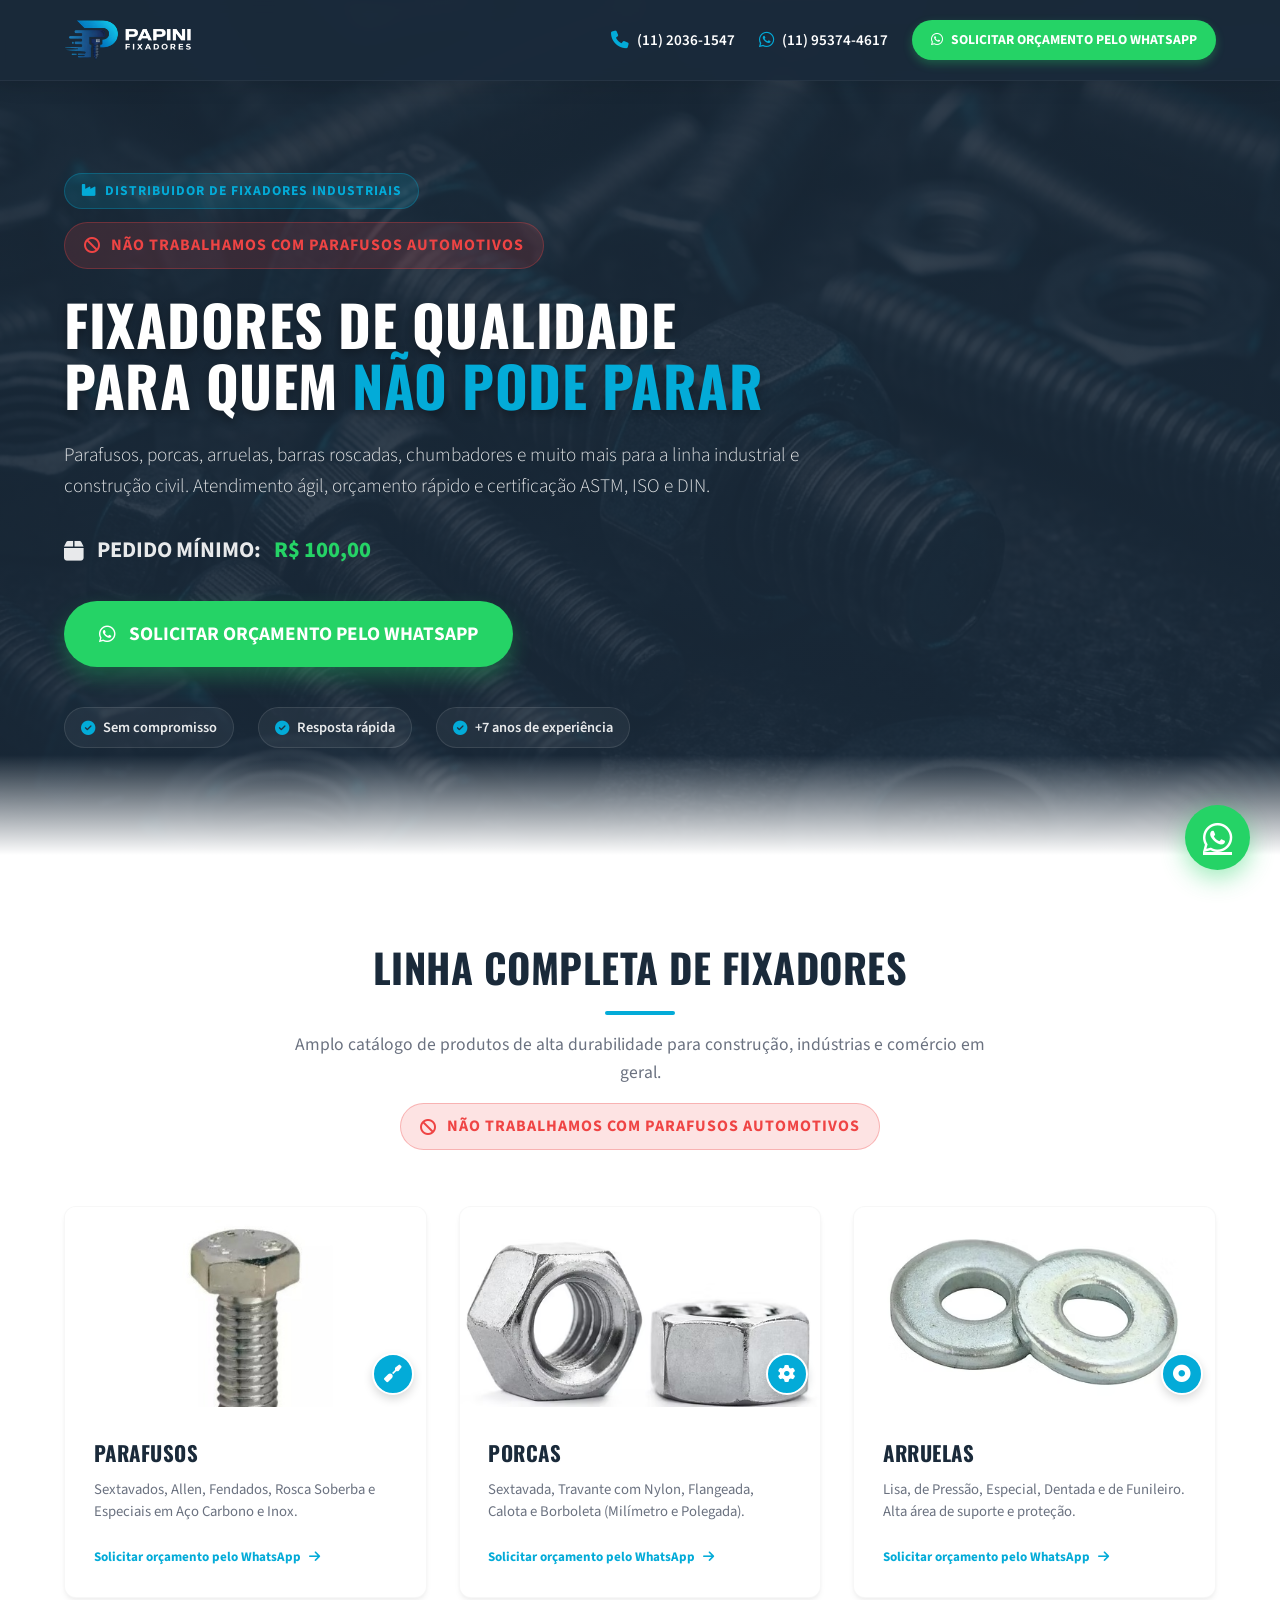
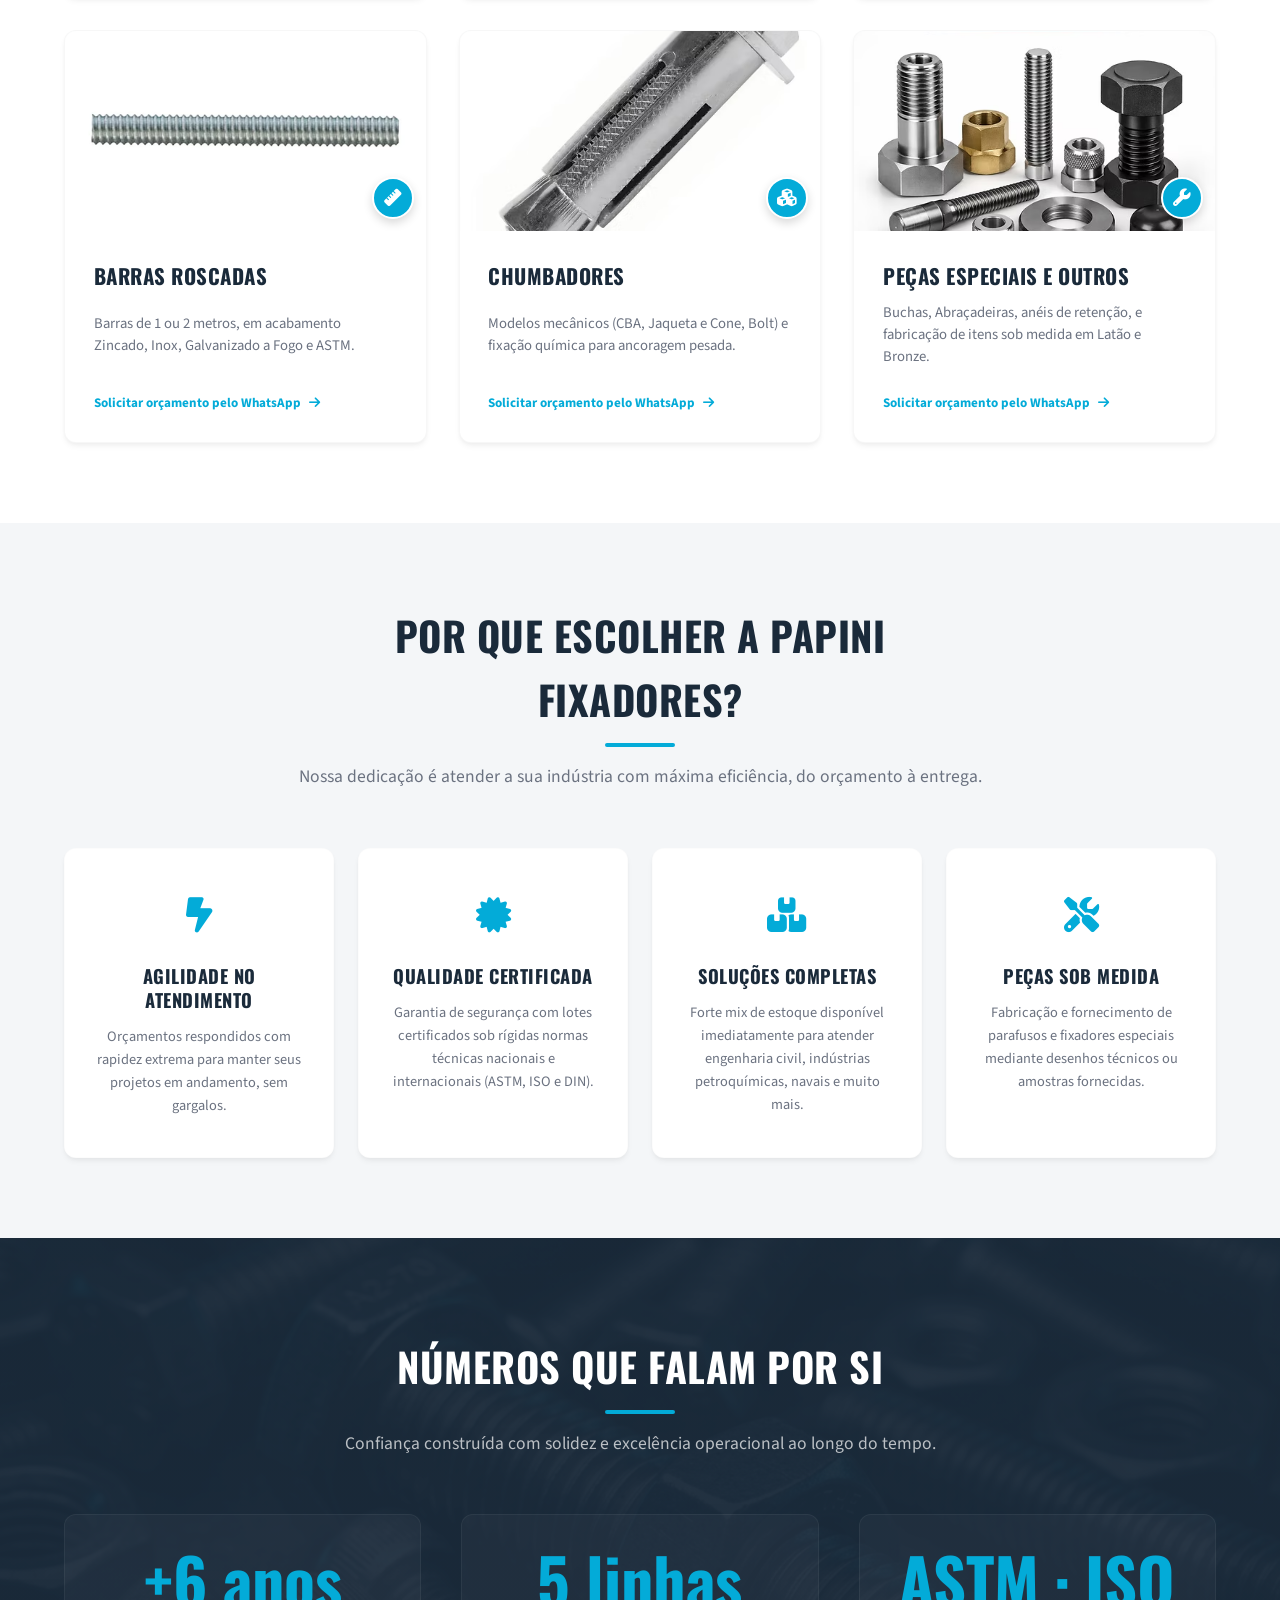
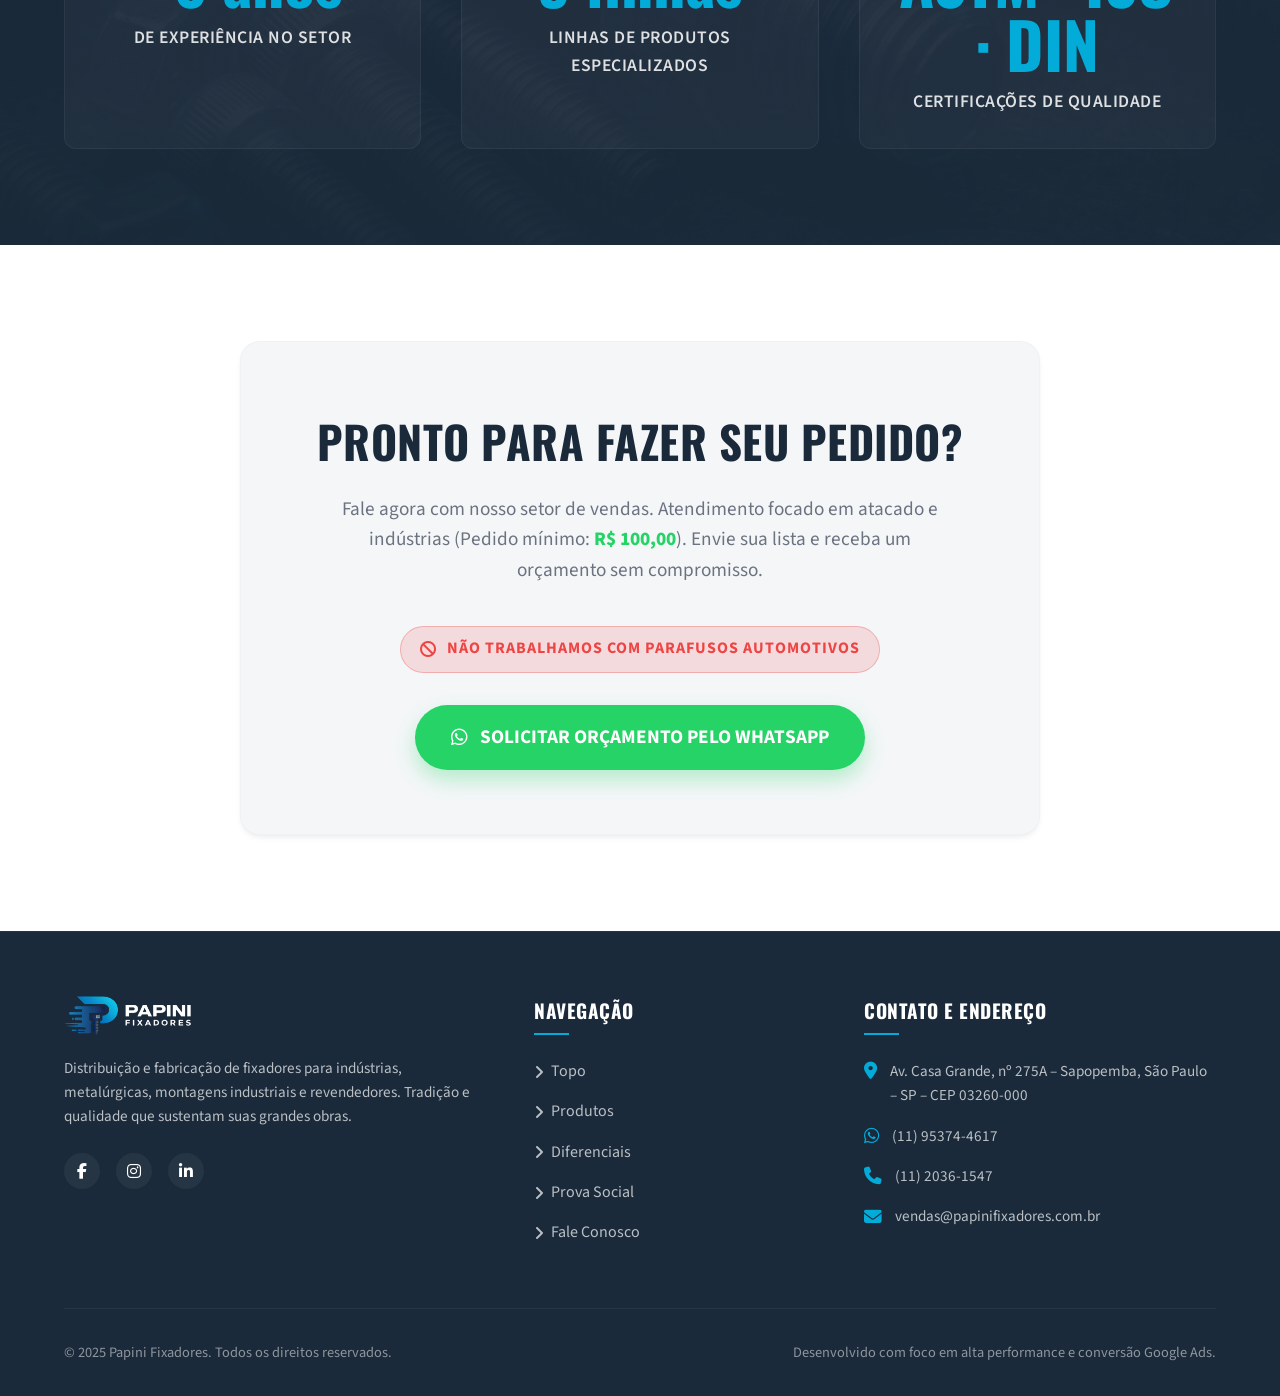
==== commit 8112d2c8: "Atualização de qualificação index" ====
--- a/index.html
+++ b/index.html
@@ -64,13 +64,13 @@
                     <i class="fa-solid fa-phone"></i>
                     <span>(11) 2036-1547</span>
                 </a>
-                <a href="https://wa.me/5511953744617?text=Ol%C3%A1!%20Vi%20seu%20site%20no%20Google%20e%20gostaria%20de%20saber%20mais."
+                <a href="https://wa.me/5511953744617?text=Ol%C3%A1!%20Vi%20seu%20site%20no%20Google%20e%20gostaria%20de%20um%20or%C3%A7amento.%20Estou%20ciente%20do%20pedido%20m%C3%ADnimo%20de%20R%24%20100%2C00."
                     target="_blank" rel="noopener noreferrer" class="contact-item" title="Chame no WhatsApp">
                     <i class="fa-brands fa-whatsapp"></i>
                     <span>(11) 95374-4617</span>
                 </a>
                 <!-- Header CTA Button -->
-                <a href="https://wa.me/5511953744617?text=Ol%C3%A1!%20Vi%20seu%20site%20no%20Google%20e%20gostaria%20de%20saber%20mais."
+                <a href="https://wa.me/5511953744617?text=Ol%C3%A1!%20Vi%20seu%20site%20no%20Google%20e%20gostaria%20de%20um%20or%C3%A7amento.%20Estou%20ciente%20do%20pedido%20m%C3%ADnimo%20de%20R%24%20100%2C00."
                     target="_blank" rel="noopener noreferrer" class="header-cta" id="header-cta-btn">
                     <i class="fa-brands fa-whatsapp"></i>
                     Solicitar orçamento pelo WhatsApp
@@ -83,15 +83,23 @@
     <section id="hero">
         <div class="container">
             <div class="hero-content">
-                <div class="hero-badge-top">
-                    <i class="fa-solid fa-industry"></i> Distribuidor de Fixadores Industriais
+                <div class="hero-badge-container">
+                    <div class="hero-badge-top">
+                        <i class="fa-solid fa-industry"></i> Distribuidor de Fixadores Industriais
+                    </div>
+                    <div class="hero-badge-alert">
+                        <i class="fa-solid fa-ban"></i> Não trabalhamos com parafusos automotivos
+                    </div>
                 </div>
                 <h1>Fixadores de Qualidade para Quem <span>Não Pode Parar</span></h1>
                 <p>
-                    Parafusos, porcas, arruelas, barras roscadas, chumbadores e muito mais.
+                    Parafusos, porcas, arruelas, barras roscadas, chumbadores e muito mais para a linha industrial e construção civil.
                     Atendimento ágil, orçamento rápido e certificação ASTM, ISO e DIN.
                 </p>
-                <a href="https://wa.me/5511953744617?text=Ol%C3%A1!%20Vi%20seu%20site%20no%20Google%20e%20gostaria%20de%20saber%20mais."
+                <div class="hero-badge-highlight">
+                    <i class="fa-solid fa-box"></i> Pedido Mínimo: <span class="text-green">R$ 100,00</span>
+                </div>
+                <a href="https://wa.me/5511953744617?text=Ol%C3%A1!%20Vi%20seu%20site%20no%20Google%20e%20gostaria%20de%20um%20or%C3%A7amento.%20Estou%20ciente%20do%20pedido%20m%C3%ADnimo%20de%20R%24%20100%2C00."
                     target="_blank" rel="noopener noreferrer" class="cta-btn pulse-btn" id="hero-cta-btn">
                     <i class="fa-brands fa-whatsapp"></i> Solicitar orçamento pelo WhatsApp
                 </a>
@@ -115,8 +123,10 @@
         <div class="container">
             <div class="section-header">
                 <h2>Linha Completa de Fixadores</h2>
-                <p>Amplo catálogo de produtos de alta durabilidade e precisão para construção, indústrias e comércio.
-                </p>
+                <p>Amplo catálogo de produtos de alta durabilidade para construção, indústrias e comércio em geral.</p>
+                <div class="hero-badge-alert" style="margin-top: 1rem;">
+                    <i class="fa-solid fa-ban"></i> Não trabalhamos com parafusos automotivos
+                </div>
             </div>
 
             <div class="produtos-grid">
@@ -132,7 +142,7 @@
                     <div class="produto-content">
                         <h3>Parafusos</h3>
                         <p>Sextavados, Allen, Fendados, Rosca Soberba e Especiais em Aço Carbono e Inox.</p>
-                        <a href="https://wa.me/5511953744617?text=Ol%C3%A1!%20Vi%20seu%20site%20no%20Google%20e%20gostaria%20de%20saber%20mais."
+                        <a href="https://wa.me/5511953744617?text=Ol%C3%A1!%20Vi%20seu%20site%20no%20Google%20e%20gostaria%20de%20um%20or%C3%A7amento.%20Estou%20ciente%20do%20pedido%20m%C3%ADnimo%20de%20R%24%20100%2C00."
                             target="_blank" rel="noopener noreferrer" class="produto-link" id="prod-parafusos-cta">
                             Solicitar orçamento pelo WhatsApp <i class="fa-solid fa-arrow-right"></i>
                         </a>
@@ -151,7 +161,7 @@
                     <div class="produto-content">
                         <h3>Porcas</h3>
                         <p>Sextavada, Travante com Nylon, Flangeada, Calota e Borboleta (Milímetro e Polegada).</p>
-                        <a href="https://wa.me/5511953744617?text=Ol%C3%A1!%20Vi%20seu%20site%20no%20Google%20e%20gostaria%20de%20saber%20mais."
+                        <a href="https://wa.me/5511953744617?text=Ol%C3%A1!%20Vi%20seu%20site%20no%20Google%20e%20gostaria%20de%20um%20or%C3%A7amento.%20Estou%20ciente%20do%20pedido%20m%C3%ADnimo%20de%20R%24%20100%2C00."
                             target="_blank" rel="noopener noreferrer" class="produto-link" id="prod-porcas-cta">
                             Solicitar orçamento pelo WhatsApp <i class="fa-solid fa-arrow-right"></i>
                         </a>
@@ -170,7 +180,7 @@
                     <div class="produto-content">
                         <h3>Arruelas</h3>
                         <p>Lisa, de Pressão, Especial, Dentada e de Funileiro. Alta área de suporte e proteção.</p>
-                        <a href="https://wa.me/5511953744617?text=Ol%C3%A1!%20Vi%20seu%20site%20no%20Google%20e%20gostaria%20de%20saber%20mais."
+                        <a href="https://wa.me/5511953744617?text=Ol%C3%A1!%20Vi%20seu%20site%20no%20Google%20e%20gostaria%20de%20um%20or%C3%A7amento.%20Estou%20ciente%20do%20pedido%20m%C3%ADnimo%20de%20R%24%20100%2C00."
                             target="_blank" rel="noopener noreferrer" class="produto-link" id="prod-arruelas-cta">
                             Solicitar orçamento pelo WhatsApp <i class="fa-solid fa-arrow-right"></i>
                         </a>
@@ -189,7 +199,7 @@
                     <div class="produto-content">
                         <h3>Barras Roscadas</h3>
                         <p>Barras de 1 ou 2 metros, em acabamento Zincado, Inox, Galvanizado a Fogo e ASTM.</p>
-                        <a href="https://wa.me/5511953744617?text=Ol%C3%A1!%20Vi%20seu%20site%20no%20Google%20e%20gostaria%20de%20saber%20mais."
+                        <a href="https://wa.me/5511953744617?text=Ol%C3%A1!%20Vi%20seu%20site%20no%20Google%20e%20gostaria%20de%20um%20or%C3%A7amento.%20Estou%20ciente%20do%20pedido%20m%C3%ADnimo%20de%20R%24%20100%2C00."
                             target="_blank" rel="noopener noreferrer" class="produto-link" id="prod-barras-cta">
                             Solicitar orçamento pelo WhatsApp <i class="fa-solid fa-arrow-right"></i>
                         </a>
@@ -208,7 +218,7 @@
                     <div class="produto-content">
                         <h3>Chumbadores</h3>
                         <p>Modelos mecânicos (CBA, Jaqueta e Cone, Bolt) e fixação química para ancoragem pesada.</p>
-                        <a href="https://wa.me/5511953744617?text=Ol%C3%A1!%20Vi%20seu%20site%20no%20Google%20e%20gostaria%20de%20saber%20mais."
+                        <a href="https://wa.me/5511953744617?text=Ol%C3%A1!%20Vi%20seu%20site%20no%20Google%20e%20gostaria%20de%20um%20or%C3%A7amento.%20Estou%20ciente%20do%20pedido%20m%C3%ADnimo%20de%20R%24%20100%2C00."
                             target="_blank" rel="noopener noreferrer" class="produto-link" id="prod-chumbadores-cta">
                             Solicitar orçamento pelo WhatsApp <i class="fa-solid fa-arrow-right"></i>
                         </a>
@@ -228,7 +238,7 @@
                         <h3>Peças Especiais e Outros</h3>
                         <p>Buchas, Abraçadeiras, anéis de retenção, e fabricação de itens sob medida em Latão e Bronze.
                         </p>
-                        <a href="https://wa.me/5511953744617?text=Ol%C3%A1!%20Vi%20seu%20site%20no%20Google%20e%20gostaria%20de%20saber%20mais."
+                        <a href="https://wa.me/5511953744617?text=Ol%C3%A1!%20Vi%20seu%20site%20no%20Google%20e%20gostaria%20de%20um%20or%C3%A7amento.%20Estou%20ciente%20do%20pedido%20m%C3%ADnimo%20de%20R%24%20100%2C00."
                             target="_blank" rel="noopener noreferrer" class="produto-link" id="prod-outros-cta">
                             Solicitar orçamento pelo WhatsApp <i class="fa-solid fa-arrow-right"></i>
                         </a>
@@ -317,9 +327,11 @@
         <div class="container">
             <div class="cta-wrapper">
                 <h2>Pronto para fazer seu pedido?</h2>
-                <p>Fale agora com nosso setor de vendas. Envie sua lista de itens e receba um orçamento personalizado
-                    sem compromisso.</p>
-                <a href="https://wa.me/5511953744617?text=Ol%C3%A1!%20Vi%20seu%20site%20no%20Google%20e%20gostaria%20de%20saber%20mais."
+                <p>Fale agora com nosso setor de vendas. Atendimento focado em atacado e indústrias (Pedido mínimo: <span class="text-green">R$ 100,00</span>). Envie sua lista e receba um orçamento sem compromisso.</p>
+                <div class="hero-badge-alert" style="margin-bottom: 2rem;">
+                    <i class="fa-solid fa-ban"></i> Não trabalhamos com parafusos automotivos
+                </div><br>
+                <a href="https://wa.me/5511953744617?text=Ol%C3%A1!%20Vi%20seu%20site%20no%20Google%20e%20gostaria%20de%20um%20or%C3%A7amento.%20Estou%20ciente%20do%20pedido%20m%C3%ADnimo%20de%20R%24%20100%2C00."
                     target="_blank" rel="noopener noreferrer" class="cta-btn pulse-btn" id="footer-cta-btn">
                     <i class="fa-brands fa-whatsapp"></i> Solicitar orçamento pelo WhatsApp
                 </a>
@@ -369,7 +381,7 @@
                         </li>
                         <li>
                             <i class="fa-brands fa-whatsapp"></i>
-                            <a href="https://wa.me/5511953744617?text=Ol%C3%A1!%20Vi%20seu%20site%20no%20Google%20e%20gostaria%20de%20saber%20mais."
+                            <a href="https://wa.me/5511953744617?text=Ol%C3%A1!%20Vi%20seu%20site%20no%20Google%20e%20gostaria%20de%20um%20or%C3%A7amento.%20Estou%20ciente%20do%20pedido%20m%C3%ADnimo%20de%20R%24%20100%2C00."
                                 target="_blank" rel="noopener noreferrer">(11) 95374-4617</a>
                         </li>
                         <li>
@@ -393,7 +405,7 @@
     </footer>
 
     <!-- FLOATING WHATSAPP BUTTON -->
-    <a href="https://wa.me/5511953744617?text=Ol%C3%A1!%20Vi%20seu%20site%20no%20Google%20e%20gostaria%20de%20saber%20mais."
+    <a href="https://wa.me/5511953744617?text=Ol%C3%A1!%20Vi%20seu%20site%20no%20Google%20e%20gostaria%20de%20um%20or%C3%A7amento.%20Estou%20ciente%20do%20pedido%20m%C3%ADnimo%20de%20R%24%20100%2C00."
         target="_blank" rel="noopener noreferrer" class="whatsapp-float" id="whatsapp-floating-button" aria-label="Falar no WhatsApp">
         <i class="fa-brands fa-whatsapp"></i>
     </a>
--- a/index.css
+++ b/index.css
@@ -192,6 +192,14 @@
     z-index: 10;
 }
 
+.hero-badge-container {
+    display: flex;
+    flex-direction: column;
+    align-items: flex-start;
+    gap: 0.8rem;
+    margin-bottom: 1.5rem;
+}
+
 .hero-badge-top {
     display: inline-flex;
     align-items: center;
@@ -205,7 +213,37 @@
     text-transform: uppercase;
     letter-spacing: 1px;
     color: var(--primary-color);
-    margin-bottom: 1.5rem;
+}
+
+.hero-badge-alert {
+    display: inline-flex;
+    align-items: center;
+    gap: 0.6rem;
+    background: rgba(239, 68, 68, 0.15);
+    border: 1px solid rgba(239, 68, 68, 0.3);
+    padding: 0.6rem 1.2rem;
+    border-radius: 50px;
+    font-size: 1rem;
+    font-weight: 700;
+    text-transform: uppercase;
+    letter-spacing: 1px;
+    color: #ef4444;
+    animation: pulse-red 2s infinite;
+}
+
+@keyframes pulse-red {
+    0% {
+        box-shadow: 0 0 0 0 rgba(239, 68, 68, 0.4);
+        background: rgba(239, 68, 68, 0.15);
+    }
+    50% {
+        box-shadow: 0 0 0 10px rgba(239, 68, 68, 0);
+        background: rgba(239, 68, 68, 0.25);
+    }
+    100% {
+        box-shadow: 0 0 0 0 rgba(239, 68, 68, 0);
+        background: rgba(239, 68, 68, 0.15);
+    }
 }
 
 .hero-content h1 {
@@ -221,9 +259,29 @@
 
 .hero-content p {
     font-size: 1.2rem;
-    margin-bottom: 2.5rem;
+    margin-bottom: 1.5rem;
     color: rgba(255, 255, 255, 0.85);
     font-weight: 300;
+}
+
+.hero-badge-highlight {
+    display: flex;
+    width: fit-content;
+    align-items: center;
+    gap: 0.8rem;
+    background: transparent;
+    border: none;
+    padding: 0.5rem 0;
+    font-size: 1.4rem;
+    font-weight: 700;
+    color: rgba(255, 255, 255, 0.9);
+    margin-bottom: 1.5rem;
+    text-transform: uppercase;
+}
+
+.text-green {
+    color: var(--whatsapp-green);
+    font-weight: 800;
 }
 
 /* CTA BUTTONS */
